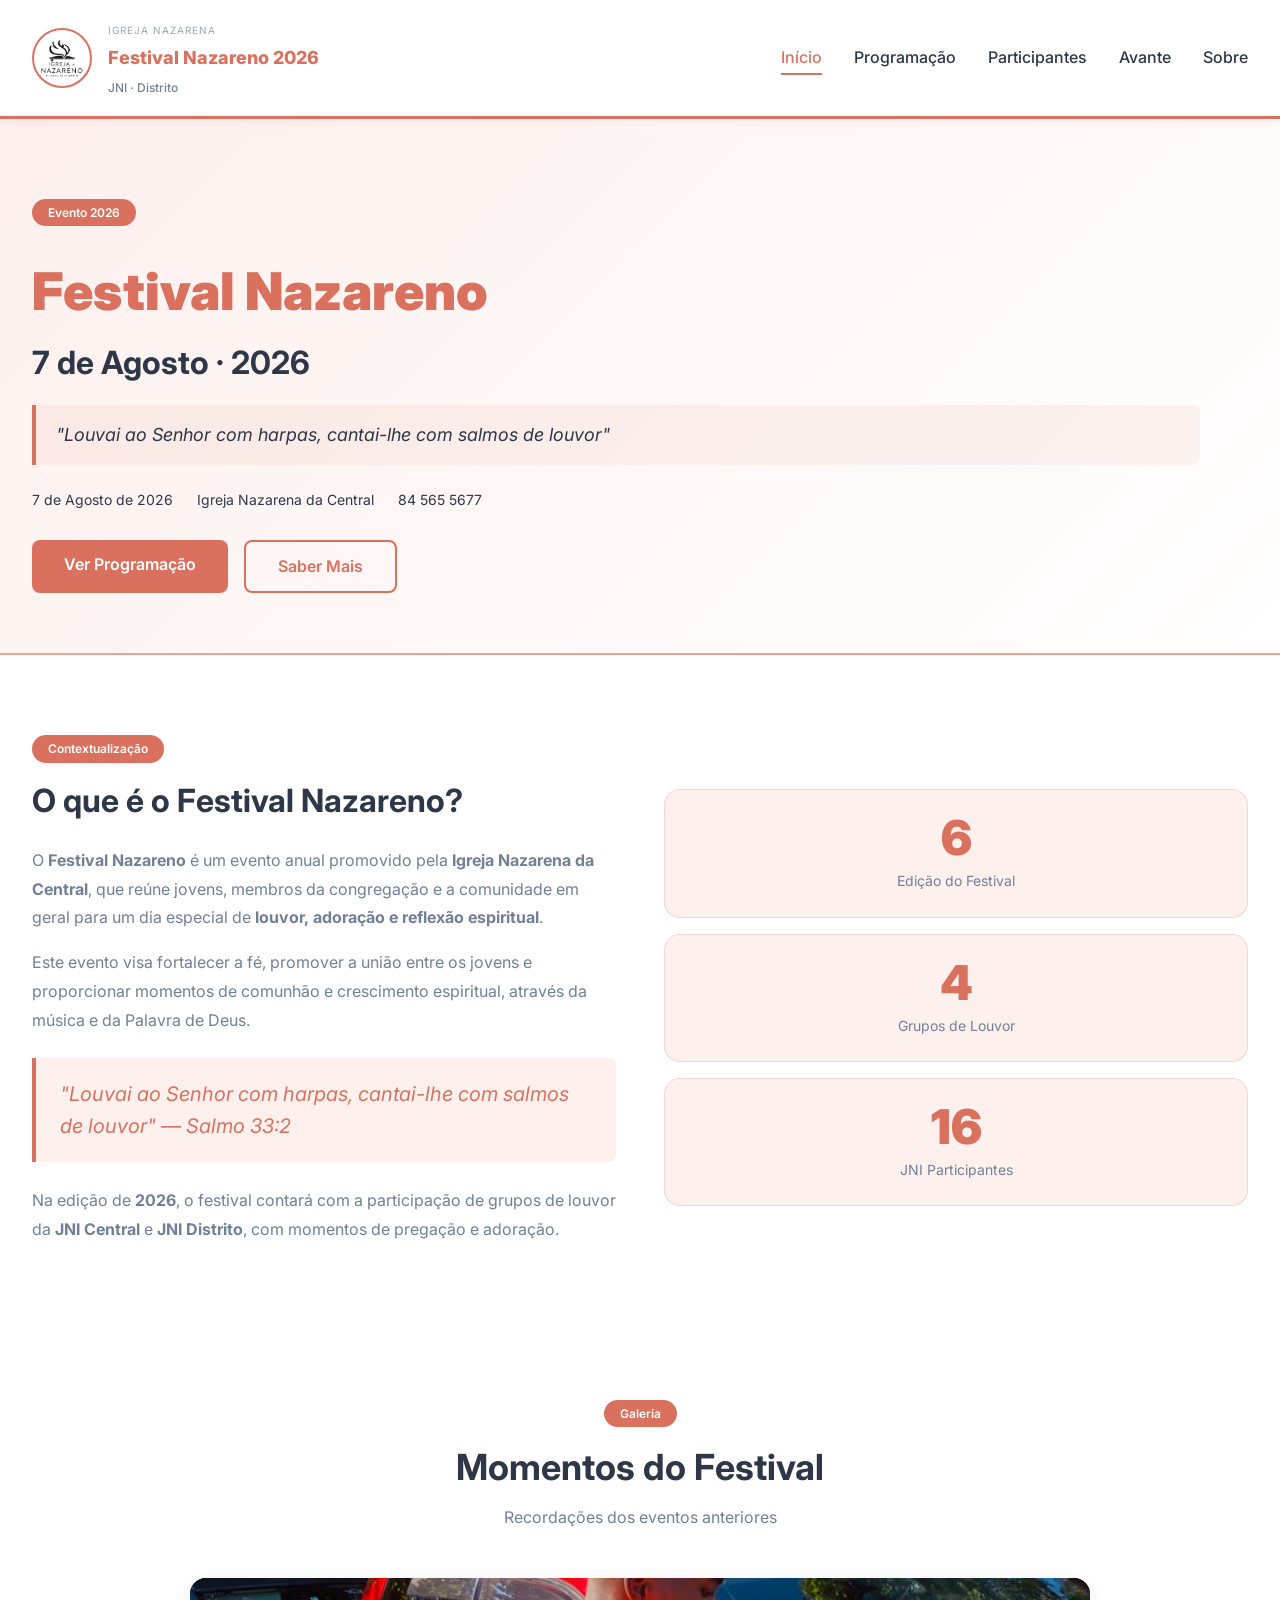
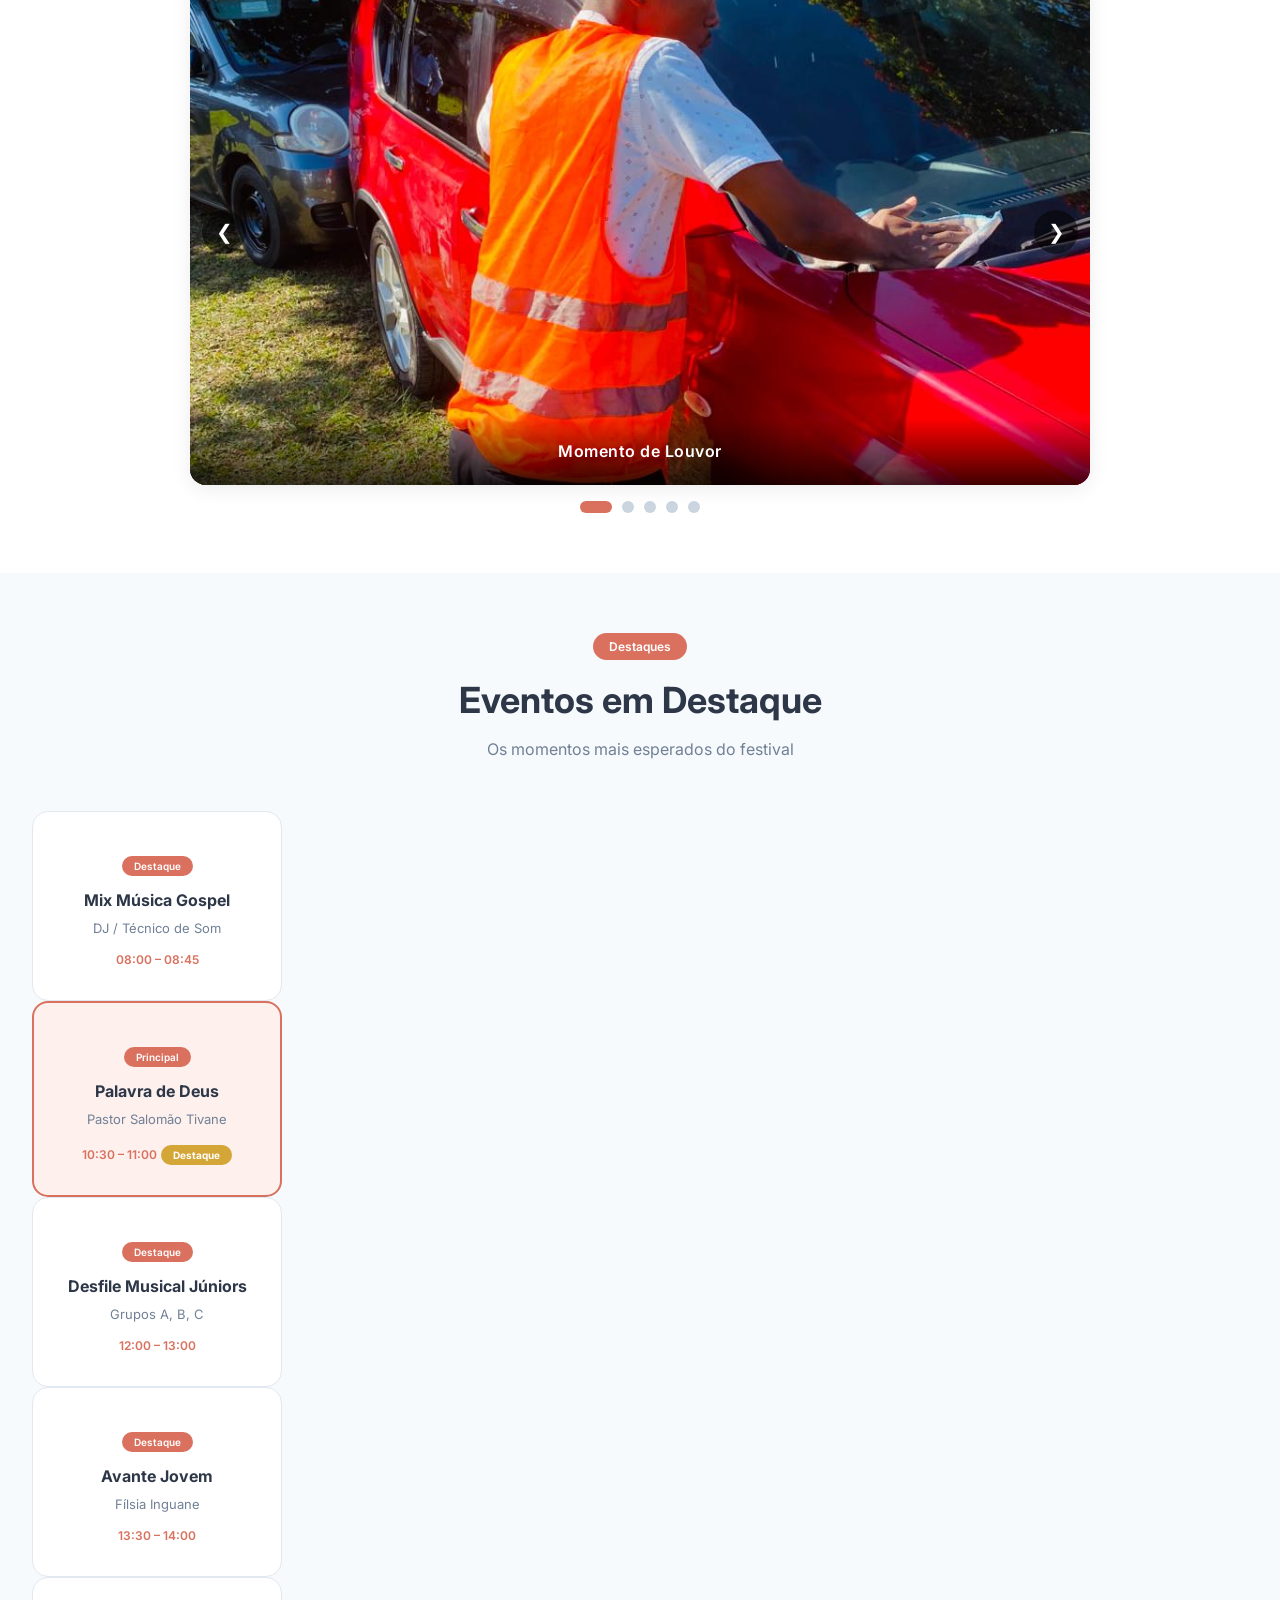
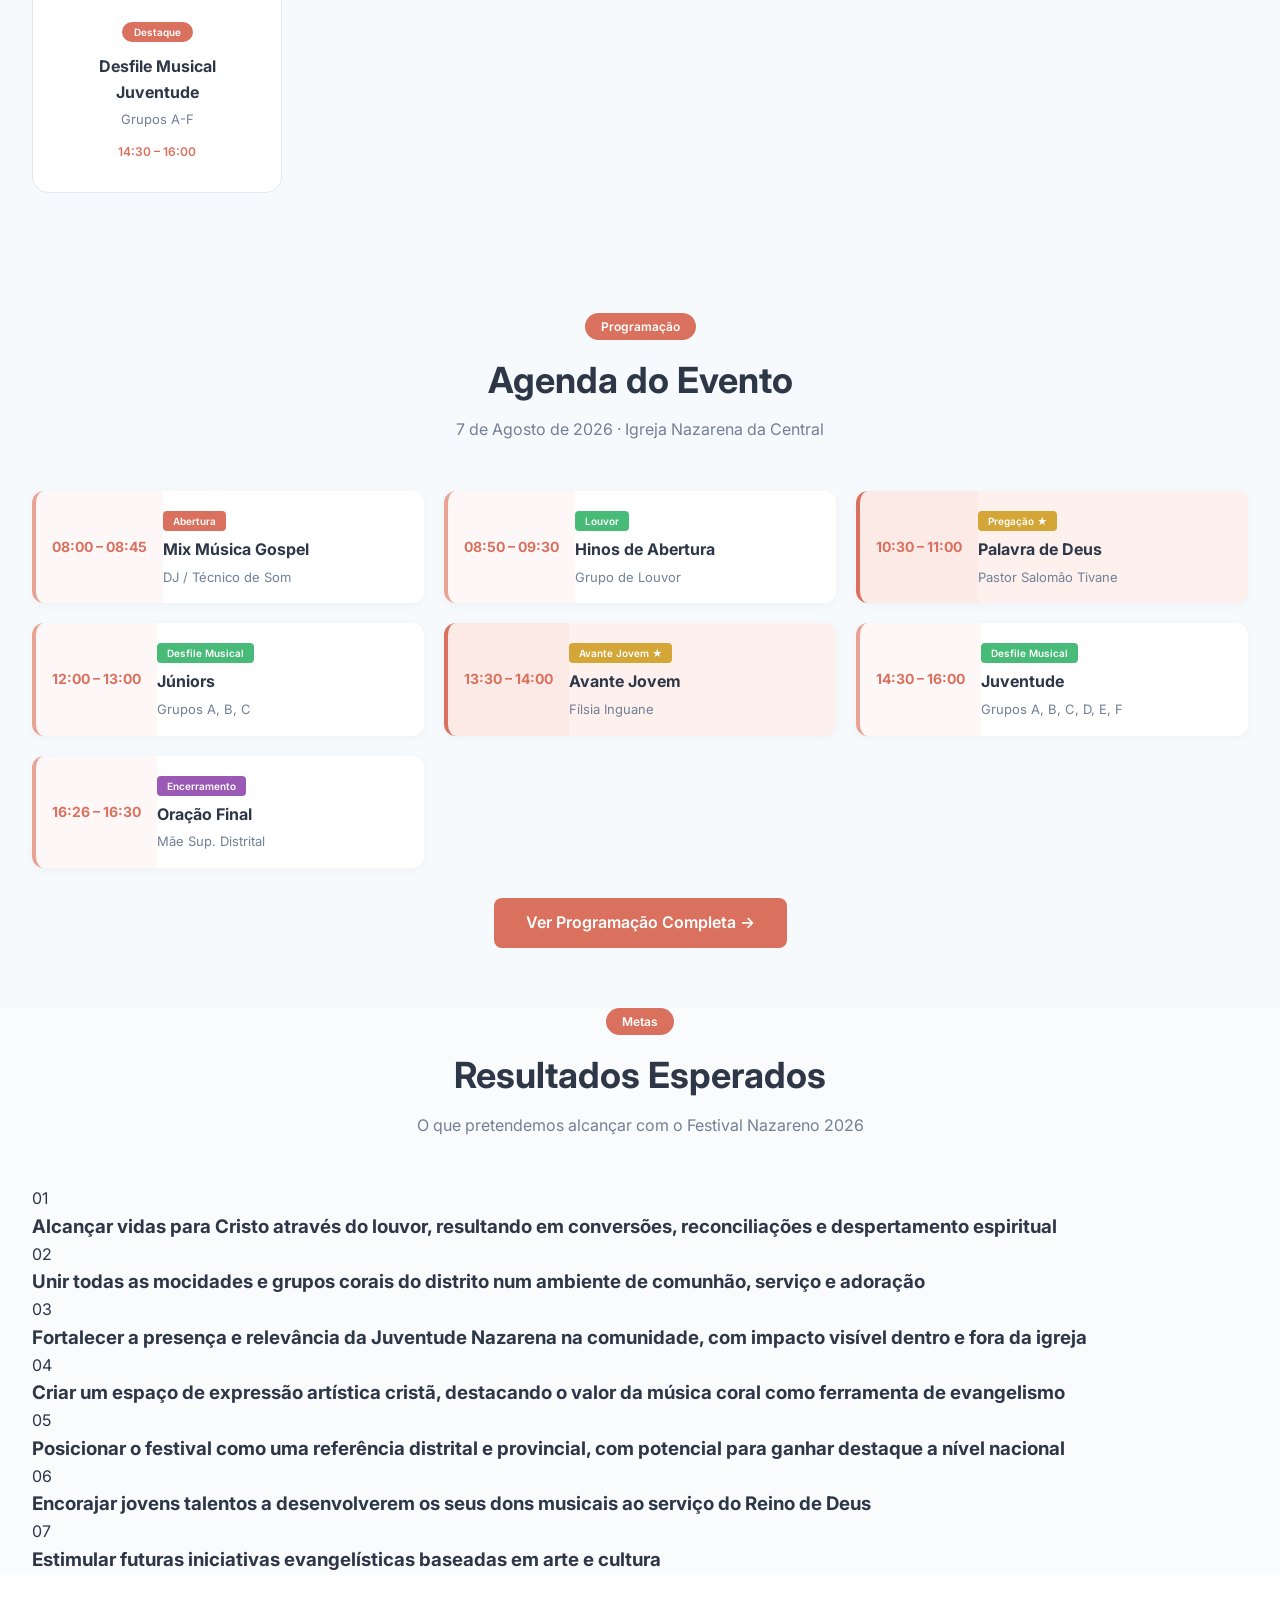
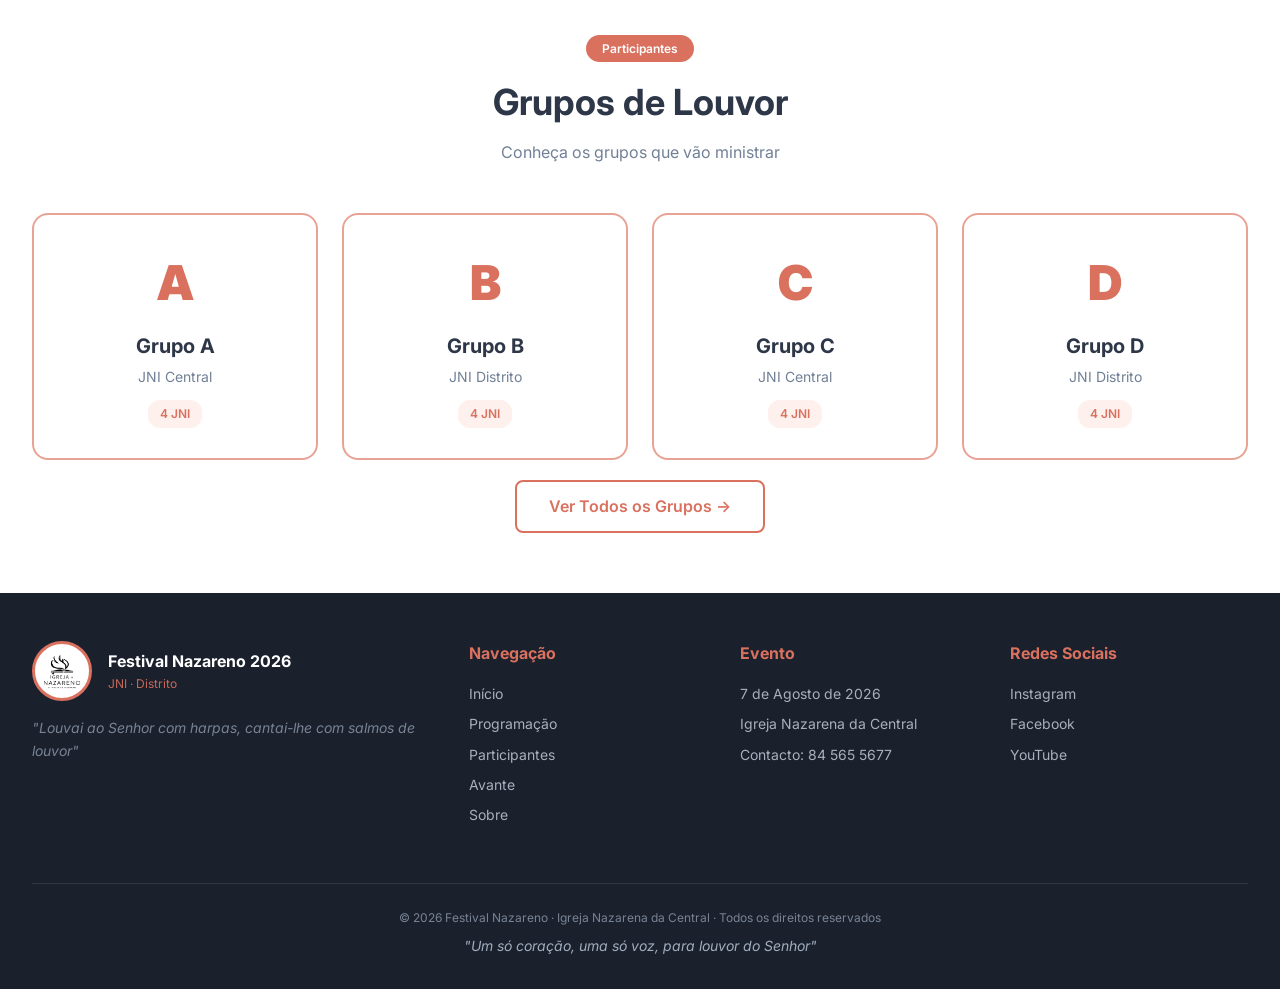
==== index.html @ a3cefdcc "Update event details and fix HTML structure" ====
<!DOCTYPE html>
<html lang="pt-MZ">
<head>
    <meta charset="UTF-8">
    <meta name="viewport" content="width=device-width, initial-scale=1.0">
    <title>Festival Nazareno 2026</title>
    <link rel="stylesheet" href="style.css">
    <link href="https://fonts.googleapis.com/css2?family=Inter:wght@300;400;500;600;700;800;900&display=swap" rel="stylesheet">
</head>
<body>
    <header class="header">
        <div class="container">
            <div class="logo-area">
                <div class="emblema">
                    <img src="assets/images/logo.png" alt="Logo Festival Nazareno" class="logo-img" onerror="this.src='https://via.placeholder.com/80x80?text=JNI'">
                </div>
                <div class="titulo-logo">
                    <span class="pequeno">Igreja Nazarena</span>
                    <h1>Festival Nazareno 2026</h1>
                    <span class="subtitulo">JNI · Distrito</span>
                </div>
            </div>
            <nav class="nav">
                <button class="mobile-menu-btn" id="mobileMenuBtn">☰</button>
                <ul class="nav-list" id="navList">
                    <li><a href="index.html" class="active">Início</a></li>
                    <li><a href="programacao.html">Programação</a></li>
                    <li><a href="participantes.html">Participantes</a></li>
                    <li><a href="avante.html">Avante</a></li>
                    <li><a href="sobre.html">Sobre</a></li>
                </ul>
            </nav>
        </div>
    </header>

    <main>
        <!-- Hero -->
        <section class="hero">
            <div class="container">
                <div class="hero-content">
                    <div class="hero-texto fade-up">
                        <span class="hero-tag">Evento 2026</span>
                        <h2>Festival Nazareno</h2>
                        <h3>7 de Agosto · 2026</h3>
                        <p class="lema">"Louvai ao Senhor com harpas, cantai-lhe com salmos de louvor"</p>
                        <div class="hero-info">
                            <div class="info-item">7 de Agosto de 2026</div>
                            <div class="info-item">Igreja Nazarena da Central</div>
                            <div class="info-item">84 565 5677</div>
                        </div>
                        <div class="hero-botoes">
                            <a href="programacao.html" class="btn btn-primary">Ver Programação</a>
                            <a href="sobre.html" class="btn btn-secondary">Saber Mais</a>
                        </div>
                    </div>
                </div>
            </div>
        </section>

        <!-- Contextualização -->
        <section class="contexto">
            <div class="container">
                <div class="contexto-grid">
                    <div class="contexto-texto fade-left">
                        <span class="section-tag">Contextualização</span>
                        <h2>O que é o Festival Nazareno?</h2>
                        <p>O <strong>Festival Nazareno</strong> é um evento anual promovido pela <strong>Igreja Nazarena da Central</strong>, que reúne jovens, membros da congregação e a comunidade em geral para um dia especial de <strong>louvor, adoração e reflexão espiritual</strong>.</p>
                        <p>Este evento visa fortalecer a fé, promover a união entre os jovens e proporcionar momentos de comunhão e crescimento espiritual, através da música e da Palavra de Deus.</p>
                        <blockquote>"Louvai ao Senhor com harpas, cantai-lhe com salmos de louvor" — Salmo 33:2</blockquote>
                        <p>Na edição de <strong>2026</strong>, o festival contará com a participação de grupos de louvor da <strong>JNI Central</strong> e <strong>JNI Distrito</strong>, com momentos de pregação e adoração.</p>
                    </div>
                    <div class="contexto-imagem fade-right">
                        <div class="card-destaque-contexto">
                            <span class="numero-destaque">6</span>
                            <p>Edição do Festival</p>
                        </div>
                        <div class="card-destaque-contexto" style="margin-top: 16px;">
                            <span class="numero-destaque">4</span>
                            <p>Grupos de Louvor</p>
                        </div>
                        <div class="card-destaque-contexto" style="margin-top: 16px;">
                            <span class="numero-destaque">16</span>
                            <p>JNI Participantes</p>
                        </div>
                    </div>
                </div>
            </div>
        </section>

        <!-- Carrossel -->
        <section class="carrossel-section">
            <div class="container">
                <div class="section-header fade-up">
                    <span class="section-tag">Galeria</span>
                    <h2>Momentos do Festival</h2>
                    <p>Recordações dos eventos anteriores</p>
                </div>
                <div class="carrossel-container">
                    <button class="carrossel-btn prev" id="prevBtn">❮</button>
                    <div class="carrossel-wrapper">
                        <div class="carrossel-track" id="carrosselTrack">
                            <div class="carrossel-slide">
                                <img src="assets/images/1.jpeg" alt="Festival 1" class="carrossel-img" onerror="this.src='https://via.placeholder.com/800x450?text=Momento+de+Louvor'">
                                <div class="carrossel-legenda">Momento de Louvor</div>
                            </div>
                            <div class="carrossel-slide">
                                <img src="assets/images/2.jpeg" alt="Festival 2" class="carrossel-img" onerror="this.src='https://via.placeholder.com/800x450?text=Congregação+Reunida'">
                                <div class="carrossel-legenda">Congregação Reunida</div>
                            </div>
                            <div class="carrossel-slide">
                                <img src="assets/images/3.jpeg" alt="Festival 3" class="carrossel-img" onerror="this.src='https://via.placeholder.com/800x450?text=Louvores+e+Adoração'">
                                <div class="carrossel-legenda">Louvores e Adoração</div>
                            </div>
                            <div class="carrossel-slide">
                                <img src="assets/images/4.jpeg" alt="Festival 4" class="carrossel-img" onerror="this.src='https://via.placeholder.com/800x450?text=Mensagem+e+Reflexão'">
                                <div class="carrossel-legenda">Mensagem e Reflexão</div>
                            </div>
                            <div class="carrossel-slide">
                                <img src="assets/images/5.jpeg" alt="Festival 5" class="carrossel-img" onerror="this.src='https://via.placeholder.com/800x450?text=Culto+de+Encerramento'">
                                <div class="carrossel-legenda">Culto de Encerramento</div>
                            </div>
                        </div>
                    </div>
                    <button class="carrossel-btn next" id="nextBtn">❯</button>
                </div>
                <div class="carrossel-indicadores" id="indicadores"></div>
            </div>
        </section>

        <!-- Eventos em Destaque - Grid Horizontal -->
        <section class="destaques-horizontal">
            <div class="container">
                <div class="section-header fade-up">
                    <span class="section-tag">Destaques</span>
                    <h2>Eventos em Destaque</h2>
                    <p>Os momentos mais esperados do festival</p>
                </div>
                <div class="destaques-grid">
                    <div class="destaque-card fade-up delay-1">
                        <span class="destaque-icone"></span>
                        <span class="destaque-tag">Destaque</span>
                        <h4>Mix Música Gospel</h4>
                        <p>DJ / Técnico de Som</p>
                        <time>08:00 – 08:45</time>
                    </div>
                    <div class="destaque-card destaque-especial fade-up delay-2">
                        <span class="destaque-icone"></span>
                        <span class="destaque-tag">Principal</span>
                        <h4>Palavra de Deus</h4>
                        <p>Pastor Salomão Tivane</p>
                        <time>10:30 – 11:00</time>
                        <span class="destaque-destaque">Destaque</span>
                    </div>
                    <div class="destaque-card fade-up delay-3">
                        <span class="destaque-icone"></span>
                        <span class="destaque-tag">Destaque</span>
                        <h4>Desfile Musical Júniors</h4>
                        <p>Grupos A, B, C</p>
                        <time>12:00 – 13:00</time>
                    </div>
                    <div class="destaque-card fade-up delay-4">
                        <span class="destaque-icone"></span>
                        <span class="destaque-tag">Destaque</span>
                        <h4>Avante Jovem</h4>
                        <p>Fílsia Inguane</p>
                        <time>13:30 – 14:00</time>
                    </div>
                    <div class="destaque-card fade-up delay-5">
                        <span class="destaque-icone"></span>
                        <span class="destaque-tag">Destaque</span>
                        <h4>Desfile Musical Juventude</h4>
                        <p>Grupos A-F</p>
                        <time>14:30 – 16:00</time>
                    </div>
                </div>
            </div>
        </section>

        <!-- Programação -->
        <section class="programa-resumo">
            <div class="container">
                <div class="section-header fade-up">
                    <span class="section-tag">Programação</span>
                    <h2>Agenda do Evento</h2>
                    <p>7 de Agosto de 2026 · Igreja Nazarena da Central</p>
                </div>
                <div class="programa-grid">
                    <div class="programa-card fade-up">
                        <div class="programa-hora">08:00 – 08:45</div>
                        <div class="programa-info">
                            <span class="programa-tipo abertura">Abertura</span>
                            <h4>Mix Música Gospel</h4>
                            <p>DJ / Técnico de Som</p>
                        </div>
                    </div>
                    <div class="programa-card fade-up delay-1">
                        <div class="programa-hora">08:50 – 09:30</div>
                        <div class="programa-info">
                            <span class="programa-tipo louvor">Louvor</span>
                            <h4>Hinos de Abertura</h4>
                            <p>Grupo de Louvor</p>
                        </div>
                    </div>
                    <div class="programa-card destaque fade-up delay-2">
                        <div class="programa-hora">10:30 – 11:00</div>
                        <div class="programa-info">
                            <span class="programa-tipo pregaçao">Pregação ★</span>
                            <h4>Palavra de Deus</h4>
                            <p>Pastor Salomão Tivane</p>
                        </div>
                    </div>
                    <div class="programa-card fade-up delay-3">
                        <div class="programa-hora">12:00 – 13:00</div>
                        <div class="programa-info">
                            <span class="programa-tipo louvor">Desfile Musical</span>
                            <h4>Júniors</h4>
                            <p>Grupos A, B, C</p>
                        </div>
                    </div>
                    <div class="programa-card destaque fade-up delay-4">
                        <div class="programa-hora">13:30 – 14:00</div>
                        <div class="programa-info">
                            <span class="programa-tipo pregaçao">Avante Jovem ★</span>
                            <h4>Avante Jovem</h4>
                            <p>Fílsia Inguane</p>
                        </div>
                    </div>
                    <div class="programa-card fade-up delay-5">
                        <div class="programa-hora">14:30 – 16:00</div>
                        <div class="programa-info">
                            <span class="programa-tipo louvor">Desfile Musical</span>
                            <h4>Juventude</h4>
                            <p>Grupos A, B, C, D, E, F</p>
                        </div>
                    </div>
                    <div class="programa-card fade-up delay-6">
                        <div class="programa-hora">16:26 – 16:30</div>
                        <div class="programa-info">
                            <span class="programa-tipo encerramento">Encerramento</span>
                            <h4>Oração Final</h4>
                            <p>Mãe Sup. Distrital</p>
                        </div>
                    </div>
                </div>
                <div style="text-align: center; margin-top: 30px;">
                    <a href="programacao.html" class="btn btn-primary">Ver Programação Completa →</a>
                </div>
            </div>
        </section>

        <!-- ============================================
             RESULTADOS ESPERADOS
             ============================================ -->
        <section class="resultados">
            <div class="container">
                <div class="section-header fade-up">
                    <span class="section-tag">Metas</span>
                    <h2>Resultados Esperados</h2>
                    <p>O que pretendemos alcançar com o Festival Nazareno 2026</p>
                </div>
                <div class="resultados-grid">
                    <div class="resultado-card fade-up">
                        <div class="resultado-numero">01</div>
                        <h3>Alcançar vidas para Cristo através do louvor, resultando em conversões, reconciliações e despertamento espiritual</h3>
                    </div>
                    <div class="resultado-card fade-up delay-1">
                        <div class="resultado-numero">02</div>
                        <h3>Unir todas as mocidades e grupos corais do distrito num ambiente de comunhão, serviço e adoração</h3>
                    </div>
                    <div class="resultado-card fade-up delay-2">
                        <div class="resultado-numero">03</div>
                        <h3>Fortalecer a presença e relevância da Juventude Nazarena na comunidade, com impacto visível dentro e fora da igreja</h3>
                    </div>
                    <div class="resultado-card fade-up delay-3">
                        <div class="resultado-numero">04</div>
                        <h3>Criar um espaço de expressão artística cristã, destacando o valor da música coral como ferramenta de evangelismo</h3>
                    </div>
                    <div class="resultado-card fade-up delay-4">
                        <div class="resultado-numero">05</div>
                        <h3>Posicionar o festival como uma referência distrital e provincial, com potencial para ganhar destaque a nível nacional</h3>
                    </div>
                    <div class="resultado-card fade-up delay-5">
                        <div class="resultado-numero">06</div>
                        <h3>Encorajar jovens talentos a desenvolverem os seus dons musicais ao serviço do Reino de Deus</h3>
                    </div>
                    <div class="resultado-card fade-up delay-6">
                        <div class="resultado-numero">07</div>
                        <h3>Estimular futuras iniciativas evangelísticas baseadas em arte e cultura</h3>
                    </div>
                </div>
            </div>
        </section>

        <!-- Participantes -->
        <section class="participantes-section">
            <div class="container">
                <div class="section-header fade-up">
                    <span class="section-tag">Participantes</span>
                    <h2>Grupos de Louvor</h2>
                    <p>Conheça os grupos que vão ministrar</p>
                </div>
                <div class="grupos-grid">
                    <div class="grupo-card fade-up">
                        <span class="grupo-letra">A</span>
                        <h3>Grupo A</h3>
                        <p>JNI Central</p>
                        <div class="integrantes">
                            <span class="integrante">4 JNI</span>
                        </div>
                    </div>
                    <div class="grupo-card fade-up delay-1">
                        <span class="grupo-letra">B</span>
                        <h3>Grupo B</h3>
                        <p>JNI Distrito</p>
                        <div class="integrantes">
                            <span class="integrante">4 JNI</span>
                        </div>
                    </div>
                    <div class="grupo-card fade-up delay-2">
                        <span class="grupo-letra">C</span>
                        <h3>Grupo C</h3>
                        <p>JNI Central</p>
                        <div class="integrantes">
                            <span class="integrante">4 JNI</span>
                        </div>
                    </div>
                    <div class="grupo-card fade-up delay-3">
                        <span class="grupo-letra">D</span>
                        <h3>Grupo D</h3>
                        <p>JNI Distrito</p>
                        <div class="integrantes">
                            <span class="integrante">4 JNI</span>
                        </div>
                    </div>
                </div>
                <div style="text-align: center; margin-top: 20px;">
                    <a href="participantes.html" class="btn btn-secondary">Ver Todos os Grupos →</a>
                </div>
            </div>
        </section>
    </main>

    <footer class="footer">
        <div class="container">
            <div class="footer-content">
                <div class="footer-info">
                    <div class="footer-logo">
                        <img src="assets/images/logo.png" alt="Logo" class="logo-footer" onerror="this.src='https://via.placeholder.com/50x50?text=JNI'">
                        <div>
                            <h3>Festival Nazareno 2026</h3>
                            <p>JNI · Distrito</p>
                        </div>
                    </div>
                    <p class="footer-desc">"Louvai ao Senhor com harpas, cantai-lhe com salmos de louvor"</p>
                </div>
                <div class="footer-links">
                    <div>
                        <h4>Navegação</h4>
                        <ul>
                            <li><a href="index.html">Início</a></li>
                            <li><a href="programacao.html">Programação</a></li>
                            <li><a href="participantes.html">Participantes</a></li>
                            <li><a href="avante.html">Avante</a></li>
                            <li><a href="sobre.html">Sobre</a></li>
                        </ul>
                    </div>
                    <div>
                        <h4>Evento</h4>
                        <ul>
                            <li>7 de Agosto de 2026</li>
                            <li>Igreja Nazarena da Central</li>
                            <li>Contacto: 84 565 5677</li>
                        </ul>
                    </div>
                    <div>
                        <h4>Redes Sociais</h4>
                        <ul>
                            <li><a href="#">Instagram</a></li>
                            <li><a href="#">Facebook</a></li>
                            <li><a href="#">YouTube</a></li>
                        </ul>
                    </div>
                </div>
            </div>
            <div class="footer-bottom">
                <p>© 2026 Festival Nazareno · Igreja Nazarena da Central · Todos os direitos reservados</p>
                <p class="lema-footer">"Um só coração, uma só voz, para louvor do Senhor"</p>
            </div>
        </div>
    </footer>

    <script src="script.js"></script>
</body>
</html>
---- style.css ----
/* ============================================
   FESTIVAL NAZARENO 2026 - CSS COMPLETO
   ============================================ */

* {
    margin: 0;
    padding: 0;
    box-sizing: border-box;
}

:root {
    --primary: #da715f;
    --primary-dark: #c45a47;
    --primary-light: #e8a394;
    --primary-bg: #fdf0ed;
    --text-dark: #2d3748;
    --text-light: #718096;
    --white: #ffffff;
    --gray-bg: #f7fafc;
    --shadow: 0 4px 20px rgba(0,0,0,0.08);
}

body {
    font-family: 'Inter', -apple-system, BlinkMacSystemFont, 'Segoe UI', sans-serif;
    line-height: 1.6;
    color: var(--text-dark);
    background-color: #fafbfc;
}

.container {
    max-width: 1280px;
    margin: 0 auto;
    padding: 0 32px;
}

/* ============================================
   HEADER
   ============================================ */
.header {
    background: var(--white);
    padding: 16px 0;
    position: sticky;
    top: 0;
    z-index: 1000;
    border-bottom: 3px solid var(--primary);
    box-shadow: 0 2px 10px rgba(218, 113, 95, 0.1);
}

.header .container {
    display: flex;
    justify-content: space-between;
    align-items: center;
    flex-wrap: wrap;
}

.logo-area {
    display: flex;
    align-items: center;
    gap: 16px;
}

.logo-img {
    width: 60px;
    height: 60px;
    object-fit: contain;
    display: block;
    border-radius: 50%;
    border: 2px solid var(--primary);
    background: var(--white);
    padding: 2px;
}

.titulo-logo .pequeno {
    font-size: 10px;
    opacity: 0.7;
    color: var(--text-light);
    text-transform: uppercase;
    letter-spacing: 1px;
}

.titulo-logo h1 {
    font-size: 18px;
    font-weight: 800;
    margin: 2px 0;
    color: var(--primary);
}

.titulo-logo .subtitulo {
    font-size: 12px;
    color: var(--text-light);
    font-weight: 500;
}

.nav-list {
    display: flex;
    list-style: none;
    gap: 32px;
}

.nav-list a {
    color: var(--text-dark);
    text-decoration: none;
    font-weight: 500;
    transition: all 0.3s;
    padding: 8px 0;
    position: relative;
}

.nav-list a::after {
    content: '';
    position: absolute;
    bottom: 0;
    left: 0;
    width: 0;
    height: 2px;
    background: var(--primary);
    transition: width 0.3s;
}

.nav-list a:hover::after,
.nav-list a.active::after {
    width: 100%;
}

.nav-list a:hover,
.nav-list a.active {
    color: var(--primary);
}

.mobile-menu-btn {
    display: none;
    background: none;
    border: none;
    color: var(--text-dark);
    font-size: 24px;
    cursor: pointer;
}

/* ============================================
   HERO
   ============================================ */
.hero {
    background: linear-gradient(135deg, var(--primary-bg) 0%, #ffffff 100%);
    padding: 80px 0 60px;
    border-bottom: 2px solid var(--primary-light);
}

.hero-content {
    display: grid;
    grid-template-columns: 1fr auto;
    gap: 48px;
    align-items: center;
}

.hero-tag {
    display: inline-block;
    background: var(--primary);
    color: var(--white);
    padding: 4px 16px;
    border-radius: 20px;
    font-size: 12px;
    font-weight: 600;
    margin-bottom: 24px;
}

.hero-texto h2 {
    font-size: 52px;
    font-weight: 900;
    color: var(--primary);
    margin-bottom: 4px;
}

.hero-texto h3 {
    font-size: 32px;
    font-weight: 700;
    color: var(--text-dark);
    margin-bottom: 16px;
}

.hero-texto .lema {
    font-size: 18px;
    font-style: italic;
    padding: 16px 20px;
    background: rgba(218, 113, 95, 0.08);
    border-left: 4px solid var(--primary);
    margin-bottom: 24px;
    color: var(--text-dark);
    border-radius: 0 8px 8px 0;
}

.hero-info {
    display: flex;
    gap: 24px;
    margin-bottom: 28px;
    flex-wrap: wrap;
}

.info-item {
    display: flex;
    align-items: center;
    gap: 8px;
    color: var(--text-dark);
    font-size: 14px;
}

.hero-botoes {
    display: flex;
    gap: 16px;
    flex-wrap: wrap;
}

.btn {
    display: inline-block;
    padding: 12px 32px;
    text-decoration: none;
    border-radius: 8px;
    font-weight: 600;
    transition: all 0.3s;
}

.btn-primary {
    background: var(--primary);
    color: var(--white);
}

.btn-primary:hover {
    background: var(--primary-dark);
    transform: translateY(-2px);
    box-shadow: 0 8px 25px rgba(218, 113, 95, 0.3);
}

.btn-secondary {
    background: transparent;
    color: var(--primary);
    border: 2px solid var(--primary);
}

.btn-secondary:hover {
    background: var(--primary);
    color: var(--white);
    transform: translateY(-2px);
}

/* ============================================
   SECTION HEADER
   ============================================ */
.section-header {
    text-align: center;
    margin-bottom: 48px;
}

.section-tag {
    display: inline-block;
    background: var(--primary);
    color: var(--white);
    padding: 4px 16px;
    border-radius: 20px;
    font-size: 12px;
    font-weight: 600;
    margin-bottom: 12px;
}

.section-header h2 {
    font-size: 36px;
    color: var(--text-dark);
}

.section-header p {
    color: var(--text-light);
    margin-top: 8px;
}

/* ============================================
   CONTEXTUALIZAÇÃO
   ============================================ */
.contexto {
    padding: 80px 0;
    background: var(--white);
}

.contexto-grid {
    display: grid;
    grid-template-columns: 1fr 1fr;
    gap: 48px;
    align-items: center;
}

.contexto-texto h2 {
    font-size: 32px;
    color: var(--text-dark);
    margin-bottom: 20px;
}

.contexto-texto p {
    color: var(--text-light);
    line-height: 1.8;
    margin-bottom: 16px;
}

.contexto-texto blockquote {
    font-size: 20px;
    font-style: italic;
    color: var(--primary);
    padding: 20px 24px;
    border-left: 4px solid var(--primary);
    background: var(--primary-bg);
    margin: 24px 0;
    border-radius: 0 8px 8px 0;
}

.card-destaque-contexto {
    background: var(--primary-bg);
    border-radius: 16px;
    padding: 24px;
    text-align: center;
    border: 1px solid rgba(218, 113, 95, 0.2);
    transition: all 0.3s;
}

.card-destaque-contexto:hover {
    transform: translateY(-4px);
    box-shadow: var(--shadow);
    border-color: var(--primary);
}

.numero-destaque {
    font-size: 48px;
    font-weight: 900;
    color: var(--primary);
    display: block;
    line-height: 1;
}

.card-destaque-contexto p {
    color: var(--text-light);
    font-size: 14px;
    margin-top: 8px;
}

/* ============================================
   CARROSSEL
   ============================================ */

    /* ============================================
       CARROSSEL - CORRIGIDO
       ============================================ */
    .carrossel-section {
        padding: 60px 0;
        background: var(--white);
    }

    .carrossel-container {
        position: relative;
        max-width: 900px;
        margin: 0 auto;
        border-radius: 16px;
        overflow: hidden;
        box-shadow: var(--shadow);
        background: #1a202c;
    }

    .carrossel-wrapper {
        overflow: hidden;
        position: relative;
    }

    .carrossel-track {
        display: flex;
        transition: transform 0.5s ease;
    }

    .carrossel-slide {
        min-width: 100%;
        position: relative;
        aspect-ratio: 16/9;
        background: #1a202c;
    }

    .carrossel-img {
        width: 100%;
        height: 100%;
        object-fit: cover;
        display: block;
    }

    .carrossel-legenda {
        position: absolute;
        bottom: 0;
        left: 0;
        right: 0;
        padding: 20px;
        background: linear-gradient(transparent, rgba(0,0,0,0.75));
        color: var(--white);
        font-size: 16px;
        font-weight: 600;
        text-align: center;
        letter-spacing: 0.5px;
    }

    .carrossel-btn {
        position: absolute;
        top: 50%;
        transform: translateY(-50%);
        background: rgba(0,0,0,0.5);
        color: var(--white);
        border: none;
        width: 44px;
        height: 44px;
        border-radius: 50%;
        font-size: 20px;
        cursor: pointer;
        transition: all 0.3s;
        z-index: 10;
        display: flex;
        align-items: center;
        justify-content: center;
    }

    .carrossel-btn:hover {
        background: var(--primary);
        transform: translateY(-50%) scale(1.05);
    }

    .carrossel-btn.prev { left: 12px; }
    .carrossel-btn.next { right: 12px; }

    .carrossel-indicadores {
        display: flex;
        justify-content: center;
        gap: 10px;
        margin-top: 16px;
    }

    .indicador {
        width: 12px;
        height: 12px;
        border-radius: 50%;
        background: #cbd5e0;
        cursor: pointer;
        transition: all 0.3s;
        border: none;
    }

    .indicador.active {
        background: var(--primary);
        width: 32px;
        border-radius: 6px;
    }

    @media (max-width: 768px) {
        .carrossel-slide {
            aspect-ratio: 4/3;
        }
        .carrossel-legenda {
            font-size: 13px;
            padding: 12px;
        }
        .carrossel-btn {
            width: 32px;
            height: 32px;
            font-size: 14px;
        }
    }

    @media (max-width: 480px) {
        .carrossel-slide {
            aspect-ratio: 3/4;
        }
        .carrossel-legenda {
            font-size: 11px;
            padding: 10px;
        }
    }


/* ============================================
   DESTAQUES HORIZONTAL
   ============================================ */
.destaques-horizontal {
    padding: 60px 0;
    background: var(--gray-bg);
}

.destaques-scroll-wrapper {
    overflow-x: auto;
    padding: 20px 0 30px 0;
    scroll-behavior: smooth;
    -webkit-overflow-scrolling: touch;
}

.destaques-scroll-wrapper::-webkit-scrollbar {
    height: 8px;
}

.destaques-scroll-wrapper::-webkit-scrollbar-track {
    background: #e2e8f0;
    border-radius: 10px;
}

.destaques-scroll-wrapper::-webkit-scrollbar-thumb {
    background: var(--primary);
    border-radius: 10px;
}

.destaques-scroll {
    display: flex;
    gap: 24px;
    min-width: max-content;
    padding: 0 4px;
}

.destaque-card {
    background: var(--white);
    padding: 28px 24px;
    border-radius: 16px;
    text-align: center;
    border: 1px solid #e2e8f0;
    transition: all 0.4s ease;
    min-width: 220px;
    max-width: 250px;
    flex-shrink: 0;
}

.destaque-card:hover {
    transform: translateY(-8px);
    box-shadow: 0 12px 35px rgba(0,0,0,0.1);
    border-color: var(--primary);
}

.destaque-card.destaque-especial {
    border: 2px solid var(--primary);
    background: var(--primary-bg);
}

.destaque-icone {
    font-size: 36px;
    display: block;
    margin-bottom: 12px;
}

.destaque-tag {
    display: inline-block;
    background: var(--primary);
    color: var(--white);
    padding: 2px 12px;
    border-radius: 12px;
    font-size: 10px;
    font-weight: 600;
    margin-bottom: 12px;
}

.destaque-card h4 {
    font-size: 16px;
    color: var(--text-dark);
    margin-bottom: 4px;
}

.destaque-card p {
    font-size: 13px;
    color: var(--text-light);
    margin-bottom: 8px;
}

.destaque-card time {
    font-size: 12px;
    font-weight: 600;
    color: var(--primary);
}

.destaque-destaque {
    display: inline-block;
    background: #d4a537;
    color: var(--white);
    padding: 2px 12px;
    border-radius: 12px;
    font-size: 10px;
    font-weight: 700;
    margin-top: 8px;
}

/* ============================================
   PROGRAMAÇÃO
   ============================================ */
.programa-resumo {
    padding: 60px 0;
    background: var(--gray-bg);
}

.programa-grid {
    display: grid;
    grid-template-columns: repeat(auto-fit, minmax(320px, 1fr));
    gap: 20px;
}

.programa-card {
    display: flex;
    background: var(--white);
    border-radius: 12px;
    overflow: hidden;
    box-shadow: 0 2px 8px rgba(0,0,0,0.04);
    border-left: 4px solid var(--primary-light);
    transition: all 0.3s;
}

.programa-card:hover {
    transform: translateY(-3px);
    box-shadow: var(--shadow);
}

.programa-card.destaque {
    border-left-color: var(--primary);
    background: var(--primary-bg);
}

.programa-hora {
    min-width: 100px;
    padding: 16px;
    font-weight: 700;
    color: var(--primary);
    font-size: 14px;
    display: flex;
    align-items: center;
    justify-content: center;
    background: rgba(218, 113, 95, 0.05);
}

.programa-info {
    padding: 16px 16px 16px 0;
    flex: 1;
}

.programa-tipo {
    display: inline-block;
    padding: 2px 10px;
    border-radius: 4px;
    font-size: 10px;
    font-weight: 600;
    margin-bottom: 6px;
}

.programa-tipo.abertura { background: var(--primary); color: var(--white); }
.programa-tipo.louvor { background: #48bb78; color: var(--white); }
.programa-tipo.pregaçao { background: #d4a537; color: var(--white); }
.programa-tipo.intervalo { background: #cbd5e0; color: var(--text-dark); }
.programa-tipo.encerramento { background: #9b59b6; color: var(--white); }

.programa-info h4 {
    font-size: 16px;
    margin-bottom: 4px;
    color: var(--text-dark);
}

.programa-info p {
    font-size: 13px;
    color: var(--text-light);
    margin: 0;
}

/* ============================================
   PARTICIPANTES
   ============================================ */
.participantes-section {
    padding: 60px 0;
    background: var(--white);
}

.grupos-grid {
    display: grid;
    grid-template-columns: repeat(4, 1fr);
    gap: 24px;
}

.grupo-card {
    background: var(--white);
    border-radius: 16px;
    padding: 30px 20px;
    text-align: center;
    border: 2px solid var(--primary-light);
    transition: all 0.3s;
}

.grupo-card:hover {
    transform: translateY(-5px);
    box-shadow: var(--shadow);
    border-color: var(--primary);
}

.grupo-letra {
    font-size: 48px;
    font-weight: 900;
    color: var(--primary);
    display: block;
}

.grupo-card h3 {
    font-size: 20px;
    margin: 8px 0 4px;
    color: var(--text-dark);
}

.grupo-card p {
    color: var(--text-light);
    font-size: 14px;
}

.integrantes {
    margin-top: 12px;
}

.integrante {
    display: inline-block;
    background: var(--primary-bg);
    color: var(--primary);
    padding: 4px 12px;
    border-radius: 12px;
    font-size: 12px;
    font-weight: 600;
}

/* ============================================
   FOOTER - CORRIGIDO (Logo Visível)
   ============================================ */
.footer {
    background: #1a202c;
    color: #e2e8f0;
    padding: 48px 0 24px;
}

.footer-content {
    display: grid;
    grid-template-columns: 1fr 2fr;
    gap: 48px;
    margin-bottom: 48px;
}

.footer-logo {
    display: flex;
    align-items: center;
    gap: 16px;
    margin-bottom: 16px;
}

/* LOGO VISÍVEL NO FOOTER */
.logo-footer {
    width: 60px;
    height: 60px;
    object-fit: contain;
    display: block;
    border-radius: 50%;
    border: 3px solid var(--primary);
    background: var(--white);
    padding: 4px;
}

.footer-logo h3 {
    font-size: 16px;
    color: var(--white);
}

.footer-logo p {
    font-size: 12px;
    color: var(--primary);
    opacity: 0.9;
}

.footer-desc {
    font-size: 14px;
    opacity: 0.7;
    line-height: 1.6;
    font-style: italic;
    color: #a0aec0;
}

.footer-links {
    display: grid;
    grid-template-columns: repeat(3, 1fr);
    gap: 32px;
}

.footer-links h4 {
    margin-bottom: 16px;
    color: var(--primary);
    font-size: 16px;
}

.footer-links ul {
    list-style: none;
}

.footer-links li {
    margin-bottom: 8px;
    font-size: 14px;
    opacity: 0.8;
    color: #cbd5e0;
}

.footer-links a {
    color: #cbd5e0;
    text-decoration: none;
    transition: color 0.3s;
}

.footer-links a:hover {
    color: var(--primary);
}

.footer-bottom {
    text-align: center;
    padding-top: 24px;
    border-top: 1px solid rgba(255,255,255,0.1);
}

.footer-bottom p {
    font-size: 12px;
    opacity: 0.7;
    margin-bottom: 8px;
    color: #a0aec0;
}

.lema-footer {
    color: var(--primary);
    font-style: italic;
    font-size: 14px !important;
    opacity: 1 !important;
}

/* ============================================
   ANIMAÇÕES DE SCROLL
   ============================================ */
.fade-up {
    opacity: 0;
    transform: translateY(40px);
    transition: all 0.8s ease-out;
}

.fade-up.visible {
    opacity: 1;
    transform: translateY(0);
}

.fade-left {
    opacity: 0;
    transform: translateX(-40px);
    transition: all 0.8s ease-out;
}

.fade-left.visible {
    opacity: 1;
    transform: translateX(0);
}

.fade-right {
    opacity: 0;
    transform: translateX(40px);
    transition: all 0.8s ease-out;
}

.fade-right.visible {
    opacity: 1;
    transform: translateX(0);
}

.delay-1 { transition-delay: 0.1s; }
.delay-2 { transition-delay: 0.2s; }
.delay-3 { transition-delay: 0.3s; }
.delay-4 { transition-delay: 0.4s; }
.delay-5 { transition-delay: 0.5s; }
.delay-6 { transition-delay: 0.6s; }
.delay-7 { transition-delay: 0.7s; }

/* ============================================
   RESPONSIVO
   ============================================ */
@media (max-width: 1024px) {
    .grupos-grid {
        grid-template-columns: repeat(2, 1fr);
    }
}

@media (max-width: 768px) {
    .container {
        padding: 0 20px;
    }
    
    .mobile-menu-btn {
        display: block;
    }
    
    .nav-list {
        display: none;
        position: absolute;
        top: 100%;
        left: 0;
        right: 0;
        background: var(--white);
        flex-direction: column;
        padding: 20px;
        gap: 16px;
        text-align: center;
        box-shadow: 0 10px 20px rgba(0,0,0,0.1);
    }
    
    .nav-list.active {
        display: flex;
    }
    
    .hero-content {
        grid-template-columns: 1fr;
    }
    
    .hero-texto h2 {
        font-size: 32px;
    }
    
    .hero-texto h3 {
        font-size: 24px;
    }
    
    .contexto-grid {
        grid-template-columns: 1fr;
        gap: 32px;
    }
    
    .contexto-imagem {
        display: grid;
        grid-template-columns: 1fr 1fr;
        gap: 12px;
    }
    
    .footer-content {
        grid-template-columns: 1fr;
        gap: 32px;
    }
    
    .footer-links {
        grid-template-columns: 1fr;
        gap: 24px;
    }
    
    .programa-grid {
        grid-template-columns: 1fr;
    }
    
    .programa-card {
        flex-direction: column;
    }
    
    .programa-hora {
        min-width: auto;
        padding: 10px 16px;
        justify-content: flex-start;
    }
    
    .programa-info {
        padding: 0 16px 16px;
    }
    
    .grupos-grid {
        grid-template-columns: 1fr;
    }
    
    .carrossel-img {
        height: 250px;
    }
    
    .carrossel-btn {
        width: 32px;
        height: 32px;
        font-size: 14px;
    }
    
    .destaque-card {
        min-width: 180px;
        padding: 20px 16px;
    }
    
    .destaques-scroll {
        gap: 16px;
    }
}

@media (max-width: 480px) {
    .hero-texto h2 {
        font-size: 26px;
    }
    
    .hero-texto h3 {
        font-size: 20px;
    }
    
    .section-header h2 {
        font-size: 28px;
    }
    
    .contexto-texto h2 {
        font-size: 24px;
    }
    
    .contexto-imagem {
        grid-template-columns: 1fr;
    }
}
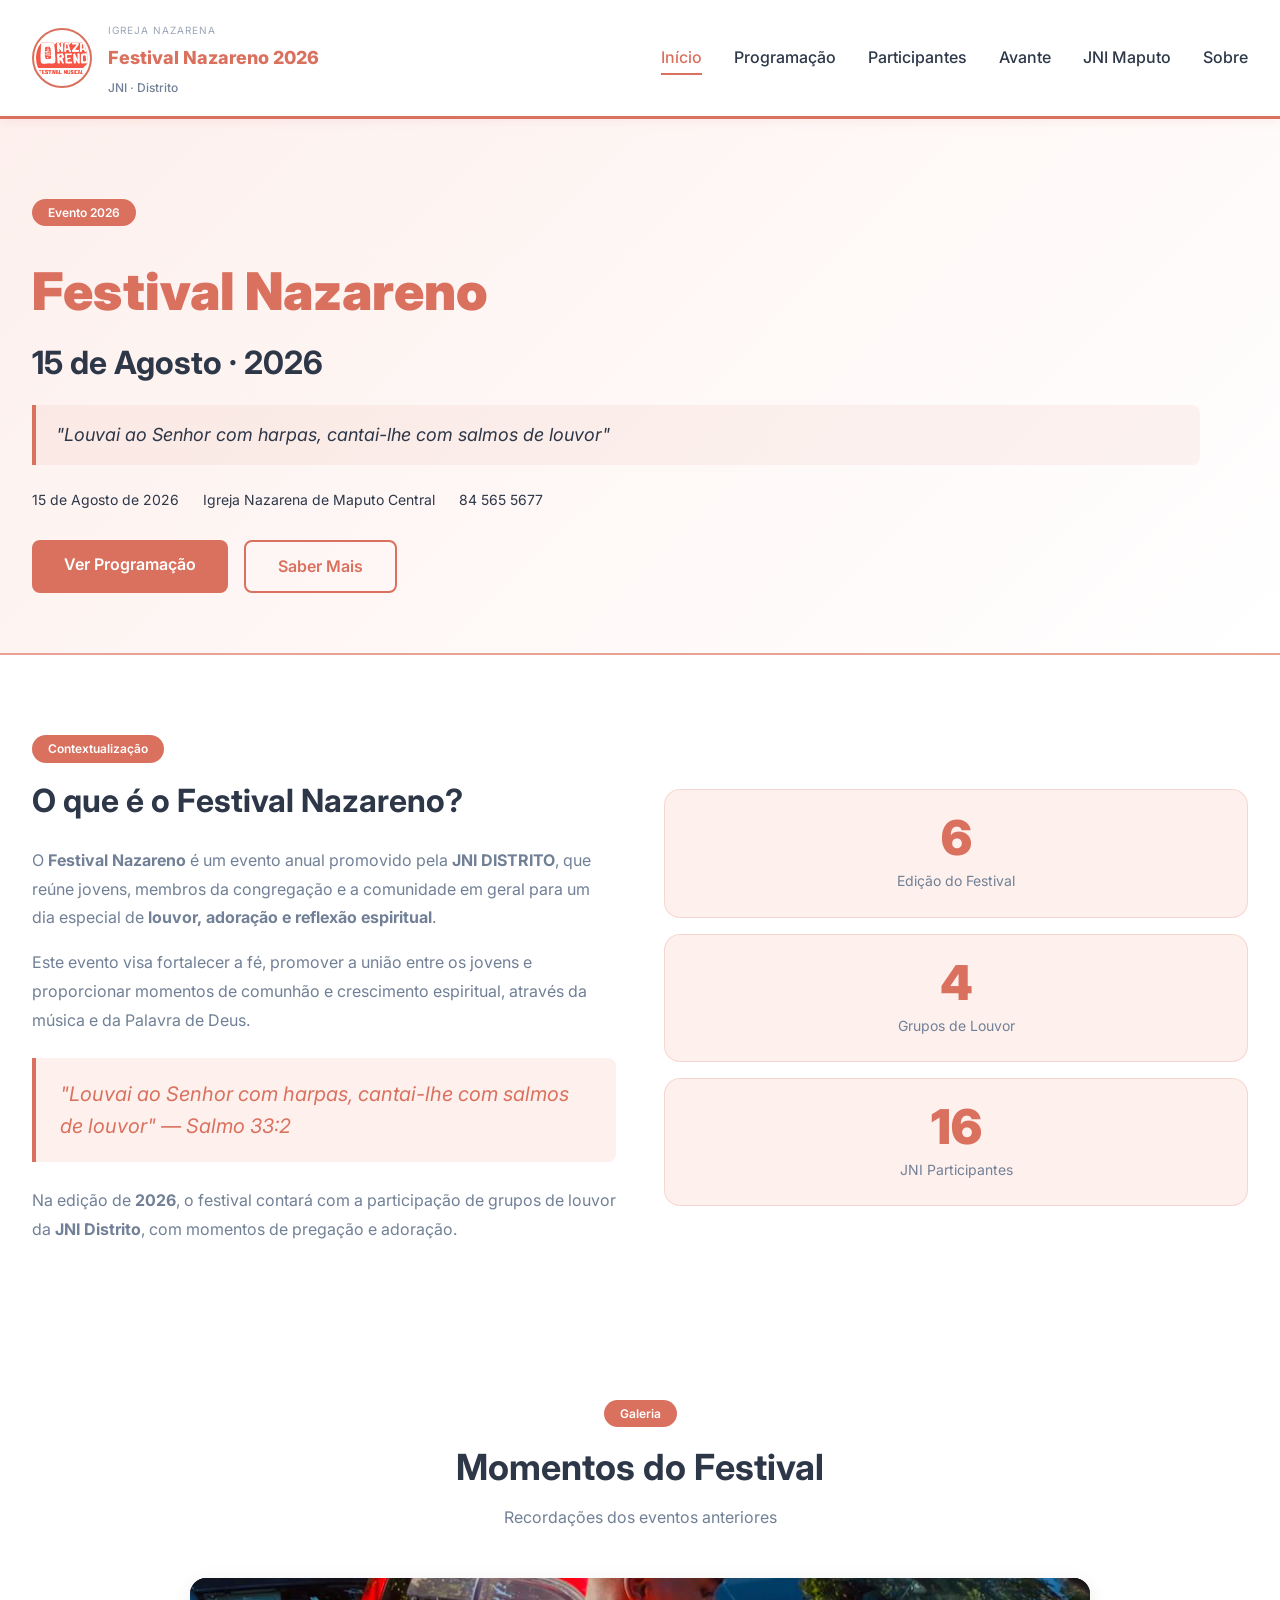
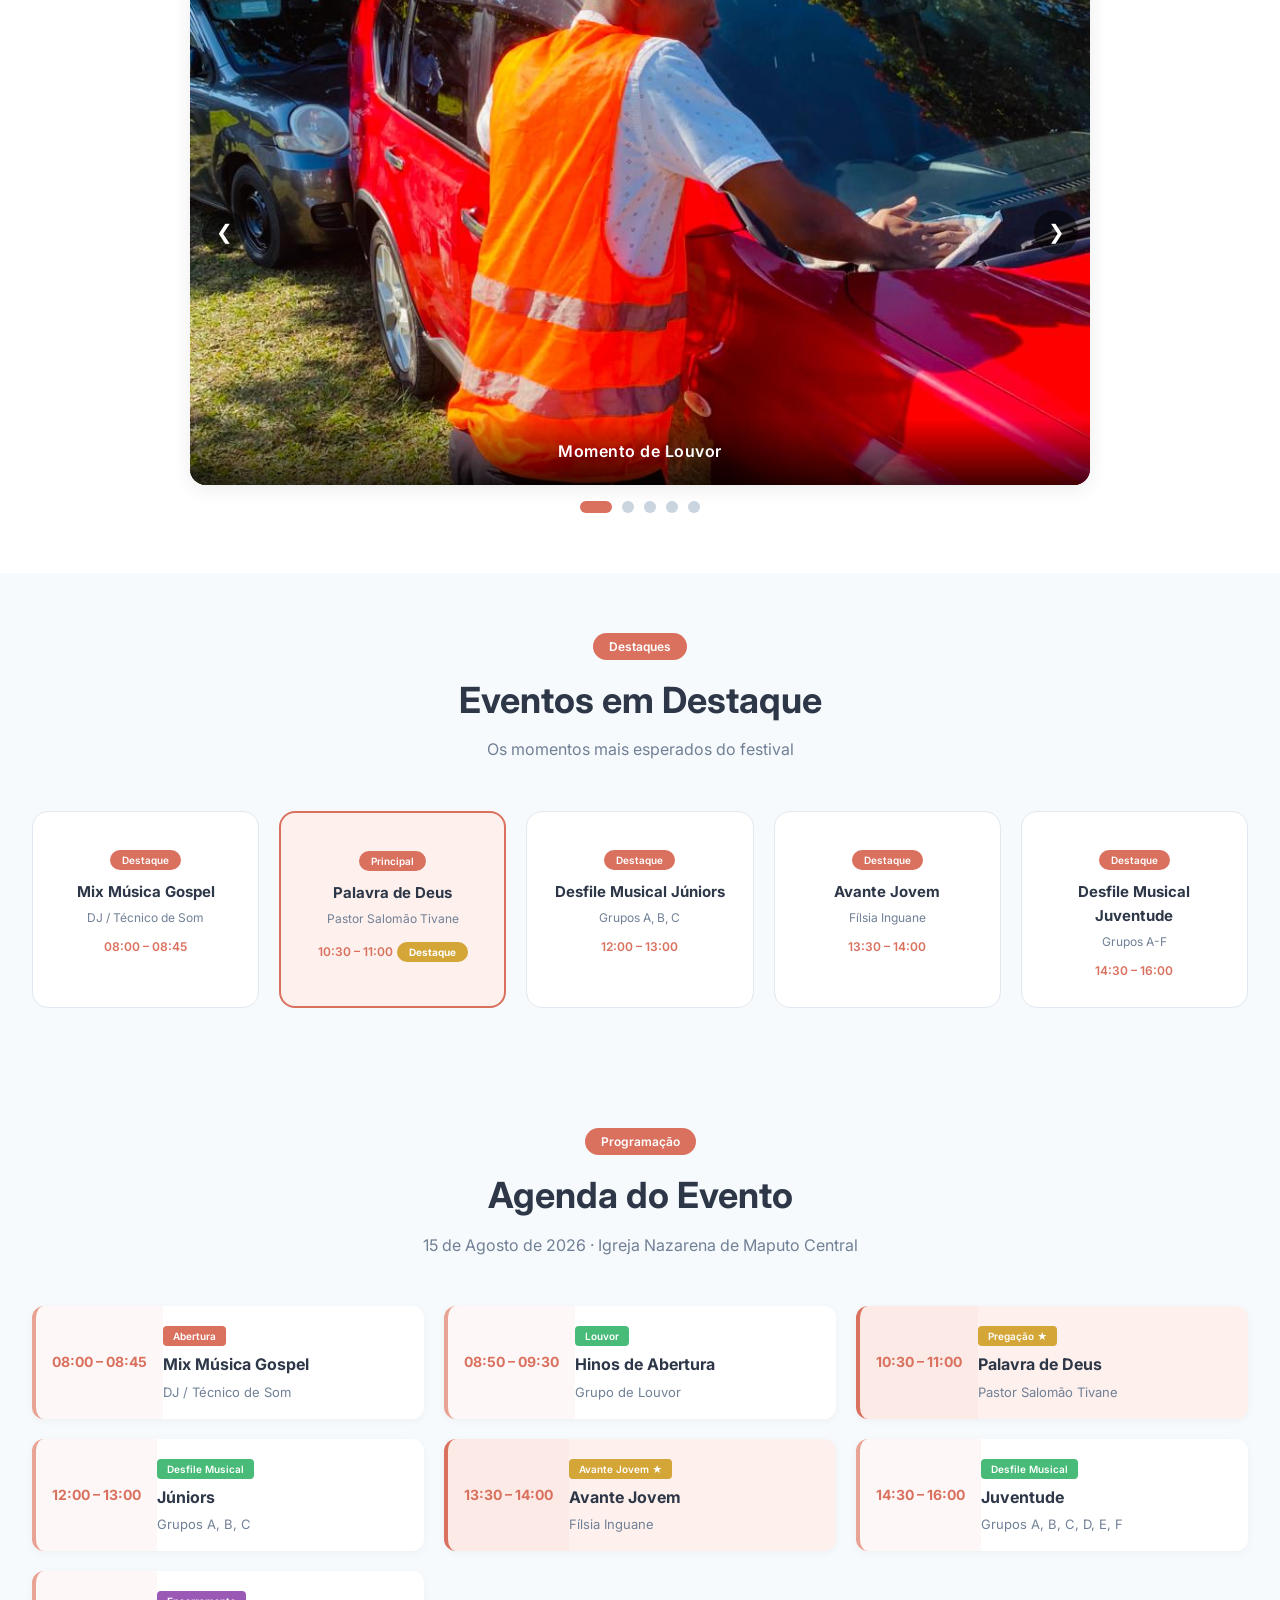
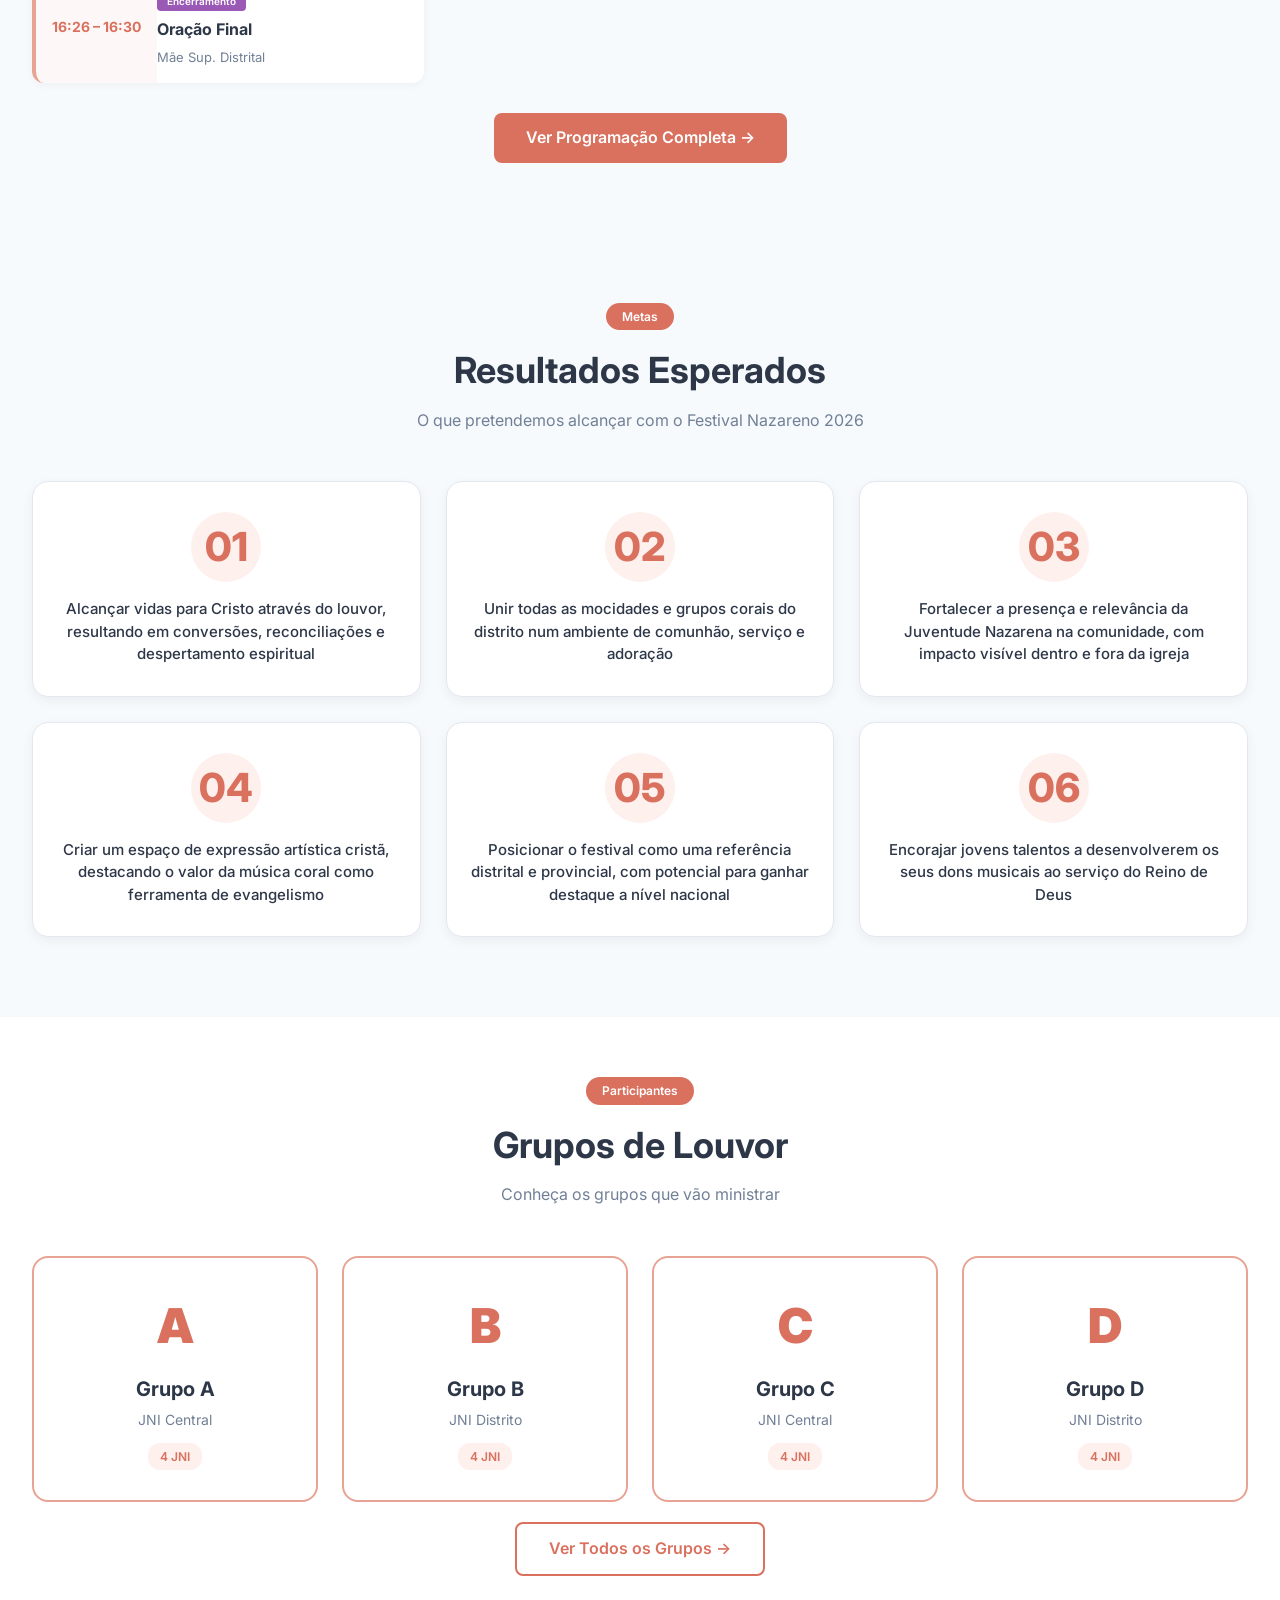
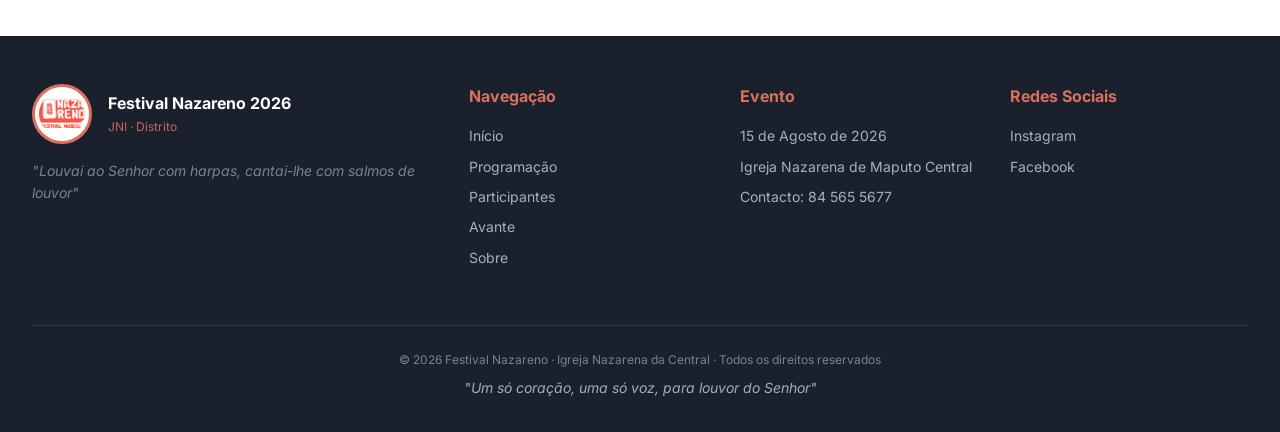
==== commit 4c0fb839: "Add files via upload" ====
--- a/index.html
+++ b/index.html
@@ -1,394 +1,392 @@
-<!DOCTYPE html>
-<html lang="pt-MZ">
-<head>
-    <meta charset="UTF-8">
-    <meta name="viewport" content="width=device-width, initial-scale=1.0">
-    <title>Festival Nazareno 2026</title>
-    <link rel="stylesheet" href="style.css">
-    <link href="https://fonts.googleapis.com/css2?family=Inter:wght@300;400;500;600;700;800;900&display=swap" rel="stylesheet">
-</head>
-<body>
-    <header class="header">
-        <div class="container">
-            <div class="logo-area">
-                <div class="emblema">
-                    <img src="assets/images/logo.png" alt="Logo Festival Nazareno" class="logo-img" onerror="this.src='https://via.placeholder.com/80x80?text=JNI'">
-                </div>
-                <div class="titulo-logo">
-                    <span class="pequeno">Igreja Nazarena</span>
-                    <h1>Festival Nazareno 2026</h1>
-                    <span class="subtitulo">JNI · Distrito</span>
-                </div>
-            </div>
-            <nav class="nav">
-                <button class="mobile-menu-btn" id="mobileMenuBtn">☰</button>
-                <ul class="nav-list" id="navList">
-                    <li><a href="index.html" class="active">Início</a></li>
-                    <li><a href="programacao.html">Programação</a></li>
-                    <li><a href="participantes.html">Participantes</a></li>
-                    <li><a href="avante.html">Avante</a></li>
-                    <li><a href="sobre.html">Sobre</a></li>
-                </ul>
-            </nav>
-        </div>
-    </header>
-
-    <main>
-        <!-- Hero -->
-        <section class="hero">
-            <div class="container">
-                <div class="hero-content">
-                    <div class="hero-texto fade-up">
-                        <span class="hero-tag">Evento 2026</span>
-                        <h2>Festival Nazareno</h2>
-                        <h3>7 de Agosto · 2026</h3>
-                        <p class="lema">"Louvai ao Senhor com harpas, cantai-lhe com salmos de louvor"</p>
-                        <div class="hero-info">
-                            <div class="info-item">7 de Agosto de 2026</div>
-                            <div class="info-item">Igreja Nazarena da Central</div>
-                            <div class="info-item">84 565 5677</div>
-                        </div>
-                        <div class="hero-botoes">
-                            <a href="programacao.html" class="btn btn-primary">Ver Programação</a>
-                            <a href="sobre.html" class="btn btn-secondary">Saber Mais</a>
-                        </div>
-                    </div>
-                </div>
-            </div>
-        </section>
-
-        <!-- Contextualização -->
-        <section class="contexto">
-            <div class="container">
-                <div class="contexto-grid">
-                    <div class="contexto-texto fade-left">
-                        <span class="section-tag">Contextualização</span>
-                        <h2>O que é o Festival Nazareno?</h2>
-                        <p>O <strong>Festival Nazareno</strong> é um evento anual promovido pela <strong>Igreja Nazarena da Central</strong>, que reúne jovens, membros da congregação e a comunidade em geral para um dia especial de <strong>louvor, adoração e reflexão espiritual</strong>.</p>
-                        <p>Este evento visa fortalecer a fé, promover a união entre os jovens e proporcionar momentos de comunhão e crescimento espiritual, através da música e da Palavra de Deus.</p>
-                        <blockquote>"Louvai ao Senhor com harpas, cantai-lhe com salmos de louvor" — Salmo 33:2</blockquote>
-                        <p>Na edição de <strong>2026</strong>, o festival contará com a participação de grupos de louvor da <strong>JNI Central</strong> e <strong>JNI Distrito</strong>, com momentos de pregação e adoração.</p>
-                    </div>
-                    <div class="contexto-imagem fade-right">
-                        <div class="card-destaque-contexto">
-                            <span class="numero-destaque">6</span>
-                            <p>Edição do Festival</p>
-                        </div>
-                        <div class="card-destaque-contexto" style="margin-top: 16px;">
-                            <span class="numero-destaque">4</span>
-                            <p>Grupos de Louvor</p>
-                        </div>
-                        <div class="card-destaque-contexto" style="margin-top: 16px;">
-                            <span class="numero-destaque">16</span>
-                            <p>JNI Participantes</p>
-                        </div>
-                    </div>
-                </div>
-            </div>
-        </section>
-
-        <!-- Carrossel -->
-        <section class="carrossel-section">
-            <div class="container">
-                <div class="section-header fade-up">
-                    <span class="section-tag">Galeria</span>
-                    <h2>Momentos do Festival</h2>
-                    <p>Recordações dos eventos anteriores</p>
-                </div>
-                <div class="carrossel-container">
-                    <button class="carrossel-btn prev" id="prevBtn">❮</button>
-                    <div class="carrossel-wrapper">
-                        <div class="carrossel-track" id="carrosselTrack">
-                            <div class="carrossel-slide">
-                                <img src="assets/images/1.jpeg" alt="Festival 1" class="carrossel-img" onerror="this.src='https://via.placeholder.com/800x450?text=Momento+de+Louvor'">
-                                <div class="carrossel-legenda">Momento de Louvor</div>
-                            </div>
-                            <div class="carrossel-slide">
-                                <img src="assets/images/2.jpeg" alt="Festival 2" class="carrossel-img" onerror="this.src='https://via.placeholder.com/800x450?text=Congregação+Reunida'">
-                                <div class="carrossel-legenda">Congregação Reunida</div>
-                            </div>
-                            <div class="carrossel-slide">
-                                <img src="assets/images/3.jpeg" alt="Festival 3" class="carrossel-img" onerror="this.src='https://via.placeholder.com/800x450?text=Louvores+e+Adoração'">
-                                <div class="carrossel-legenda">Louvores e Adoração</div>
-                            </div>
-                            <div class="carrossel-slide">
-                                <img src="assets/images/4.jpeg" alt="Festival 4" class="carrossel-img" onerror="this.src='https://via.placeholder.com/800x450?text=Mensagem+e+Reflexão'">
-                                <div class="carrossel-legenda">Mensagem e Reflexão</div>
-                            </div>
-                            <div class="carrossel-slide">
-                                <img src="assets/images/5.jpeg" alt="Festival 5" class="carrossel-img" onerror="this.src='https://via.placeholder.com/800x450?text=Culto+de+Encerramento'">
-                                <div class="carrossel-legenda">Culto de Encerramento</div>
-                            </div>
-                        </div>
-                    </div>
-                    <button class="carrossel-btn next" id="nextBtn">❯</button>
-                </div>
-                <div class="carrossel-indicadores" id="indicadores"></div>
-            </div>
-        </section>
-
-        <!-- Eventos em Destaque - Grid Horizontal -->
-        <section class="destaques-horizontal">
-            <div class="container">
-                <div class="section-header fade-up">
-                    <span class="section-tag">Destaques</span>
-                    <h2>Eventos em Destaque</h2>
-                    <p>Os momentos mais esperados do festival</p>
-                </div>
-                <div class="destaques-grid">
-                    <div class="destaque-card fade-up delay-1">
-                        <span class="destaque-icone"></span>
-                        <span class="destaque-tag">Destaque</span>
-                        <h4>Mix Música Gospel</h4>
-                        <p>DJ / Técnico de Som</p>
-                        <time>08:00 – 08:45</time>
-                    </div>
-                    <div class="destaque-card destaque-especial fade-up delay-2">
-                        <span class="destaque-icone"></span>
-                        <span class="destaque-tag">Principal</span>
-                        <h4>Palavra de Deus</h4>
-                        <p>Pastor Salomão Tivane</p>
-                        <time>10:30 – 11:00</time>
-                        <span class="destaque-destaque">Destaque</span>
-                    </div>
-                    <div class="destaque-card fade-up delay-3">
-                        <span class="destaque-icone"></span>
-                        <span class="destaque-tag">Destaque</span>
-                        <h4>Desfile Musical Júniors</h4>
-                        <p>Grupos A, B, C</p>
-                        <time>12:00 – 13:00</time>
-                    </div>
-                    <div class="destaque-card fade-up delay-4">
-                        <span class="destaque-icone"></span>
-                        <span class="destaque-tag">Destaque</span>
-                        <h4>Avante Jovem</h4>
-                        <p>Fílsia Inguane</p>
-                        <time>13:30 – 14:00</time>
-                    </div>
-                    <div class="destaque-card fade-up delay-5">
-                        <span class="destaque-icone"></span>
-                        <span class="destaque-tag">Destaque</span>
-                        <h4>Desfile Musical Juventude</h4>
-                        <p>Grupos A-F</p>
-                        <time>14:30 – 16:00</time>
-                    </div>
-                </div>
-            </div>
-        </section>
-
-        <!-- Programação -->
-        <section class="programa-resumo">
-            <div class="container">
-                <div class="section-header fade-up">
-                    <span class="section-tag">Programação</span>
-                    <h2>Agenda do Evento</h2>
-                    <p>7 de Agosto de 2026 · Igreja Nazarena da Central</p>
-                </div>
-                <div class="programa-grid">
-                    <div class="programa-card fade-up">
-                        <div class="programa-hora">08:00 – 08:45</div>
-                        <div class="programa-info">
-                            <span class="programa-tipo abertura">Abertura</span>
-                            <h4>Mix Música Gospel</h4>
-                            <p>DJ / Técnico de Som</p>
-                        </div>
-                    </div>
-                    <div class="programa-card fade-up delay-1">
-                        <div class="programa-hora">08:50 – 09:30</div>
-                        <div class="programa-info">
-                            <span class="programa-tipo louvor">Louvor</span>
-                            <h4>Hinos de Abertura</h4>
-                            <p>Grupo de Louvor</p>
-                        </div>
-                    </div>
-                    <div class="programa-card destaque fade-up delay-2">
-                        <div class="programa-hora">10:30 – 11:00</div>
-                        <div class="programa-info">
-                            <span class="programa-tipo pregaçao">Pregação ★</span>
-                            <h4>Palavra de Deus</h4>
-                            <p>Pastor Salomão Tivane</p>
-                        </div>
-                    </div>
-                    <div class="programa-card fade-up delay-3">
-                        <div class="programa-hora">12:00 – 13:00</div>
-                        <div class="programa-info">
-                            <span class="programa-tipo louvor">Desfile Musical</span>
-                            <h4>Júniors</h4>
-                            <p>Grupos A, B, C</p>
-                        </div>
-                    </div>
-                    <div class="programa-card destaque fade-up delay-4">
-                        <div class="programa-hora">13:30 – 14:00</div>
-                        <div class="programa-info">
-                            <span class="programa-tipo pregaçao">Avante Jovem ★</span>
-                            <h4>Avante Jovem</h4>
-                            <p>Fílsia Inguane</p>
-                        </div>
-                    </div>
-                    <div class="programa-card fade-up delay-5">
-                        <div class="programa-hora">14:30 – 16:00</div>
-                        <div class="programa-info">
-                            <span class="programa-tipo louvor">Desfile Musical</span>
-                            <h4>Juventude</h4>
-                            <p>Grupos A, B, C, D, E, F</p>
-                        </div>
-                    </div>
-                    <div class="programa-card fade-up delay-6">
-                        <div class="programa-hora">16:26 – 16:30</div>
-                        <div class="programa-info">
-                            <span class="programa-tipo encerramento">Encerramento</span>
-                            <h4>Oração Final</h4>
-                            <p>Mãe Sup. Distrital</p>
-                        </div>
-                    </div>
-                </div>
-                <div style="text-align: center; margin-top: 30px;">
-                    <a href="programacao.html" class="btn btn-primary">Ver Programação Completa →</a>
-                </div>
-            </div>
-        </section>
-
-        <!-- ============================================
-             RESULTADOS ESPERADOS
-             ============================================ -->
-        <section class="resultados">
-            <div class="container">
-                <div class="section-header fade-up">
-                    <span class="section-tag">Metas</span>
-                    <h2>Resultados Esperados</h2>
-                    <p>O que pretendemos alcançar com o Festival Nazareno 2026</p>
-                </div>
-                <div class="resultados-grid">
-                    <div class="resultado-card fade-up">
-                        <div class="resultado-numero">01</div>
-                        <h3>Alcançar vidas para Cristo através do louvor, resultando em conversões, reconciliações e despertamento espiritual</h3>
-                    </div>
-                    <div class="resultado-card fade-up delay-1">
-                        <div class="resultado-numero">02</div>
-                        <h3>Unir todas as mocidades e grupos corais do distrito num ambiente de comunhão, serviço e adoração</h3>
-                    </div>
-                    <div class="resultado-card fade-up delay-2">
-                        <div class="resultado-numero">03</div>
-                        <h3>Fortalecer a presença e relevância da Juventude Nazarena na comunidade, com impacto visível dentro e fora da igreja</h3>
-                    </div>
-                    <div class="resultado-card fade-up delay-3">
-                        <div class="resultado-numero">04</div>
-                        <h3>Criar um espaço de expressão artística cristã, destacando o valor da música coral como ferramenta de evangelismo</h3>
-                    </div>
-                    <div class="resultado-card fade-up delay-4">
-                        <div class="resultado-numero">05</div>
-                        <h3>Posicionar o festival como uma referência distrital e provincial, com potencial para ganhar destaque a nível nacional</h3>
-                    </div>
-                    <div class="resultado-card fade-up delay-5">
-                        <div class="resultado-numero">06</div>
-                        <h3>Encorajar jovens talentos a desenvolverem os seus dons musicais ao serviço do Reino de Deus</h3>
-                    </div>
-                    <div class="resultado-card fade-up delay-6">
-                        <div class="resultado-numero">07</div>
-                        <h3>Estimular futuras iniciativas evangelísticas baseadas em arte e cultura</h3>
-                    </div>
-                </div>
-            </div>
-        </section>
-
-        <!-- Participantes -->
-        <section class="participantes-section">
-            <div class="container">
-                <div class="section-header fade-up">
-                    <span class="section-tag">Participantes</span>
-                    <h2>Grupos de Louvor</h2>
-                    <p>Conheça os grupos que vão ministrar</p>
-                </div>
-                <div class="grupos-grid">
-                    <div class="grupo-card fade-up">
-                        <span class="grupo-letra">A</span>
-                        <h3>Grupo A</h3>
-                        <p>JNI Central</p>
-                        <div class="integrantes">
-                            <span class="integrante">4 JNI</span>
-                        </div>
-                    </div>
-                    <div class="grupo-card fade-up delay-1">
-                        <span class="grupo-letra">B</span>
-                        <h3>Grupo B</h3>
-                        <p>JNI Distrito</p>
-                        <div class="integrantes">
-                            <span class="integrante">4 JNI</span>
-                        </div>
-                    </div>
-                    <div class="grupo-card fade-up delay-2">
-                        <span class="grupo-letra">C</span>
-                        <h3>Grupo C</h3>
-                        <p>JNI Central</p>
-                        <div class="integrantes">
-                            <span class="integrante">4 JNI</span>
-                        </div>
-                    </div>
-                    <div class="grupo-card fade-up delay-3">
-                        <span class="grupo-letra">D</span>
-                        <h3>Grupo D</h3>
-                        <p>JNI Distrito</p>
-                        <div class="integrantes">
-                            <span class="integrante">4 JNI</span>
-                        </div>
-                    </div>
-                </div>
-                <div style="text-align: center; margin-top: 20px;">
-                    <a href="participantes.html" class="btn btn-secondary">Ver Todos os Grupos →</a>
-                </div>
-            </div>
-        </section>
-    </main>
-
-    <footer class="footer">
-        <div class="container">
-            <div class="footer-content">
-                <div class="footer-info">
-                    <div class="footer-logo">
-                        <img src="assets/images/logo.png" alt="Logo" class="logo-footer" onerror="this.src='https://via.placeholder.com/50x50?text=JNI'">
-                        <div>
-                            <h3>Festival Nazareno 2026</h3>
-                            <p>JNI · Distrito</p>
-                        </div>
-                    </div>
-                    <p class="footer-desc">"Louvai ao Senhor com harpas, cantai-lhe com salmos de louvor"</p>
-                </div>
-                <div class="footer-links">
-                    <div>
-                        <h4>Navegação</h4>
-                        <ul>
-                            <li><a href="index.html">Início</a></li>
-                            <li><a href="programacao.html">Programação</a></li>
-                            <li><a href="participantes.html">Participantes</a></li>
-                            <li><a href="avante.html">Avante</a></li>
-                            <li><a href="sobre.html">Sobre</a></li>
-                        </ul>
-                    </div>
-                    <div>
-                        <h4>Evento</h4>
-                        <ul>
-                            <li>7 de Agosto de 2026</li>
-                            <li>Igreja Nazarena da Central</li>
-                            <li>Contacto: 84 565 5677</li>
-                        </ul>
-                    </div>
-                    <div>
-                        <h4>Redes Sociais</h4>
-                        <ul>
-                            <li><a href="#">Instagram</a></li>
-                            <li><a href="#">Facebook</a></li>
-                            <li><a href="#">YouTube</a></li>
-                        </ul>
-                    </div>
-                </div>
-            </div>
-            <div class="footer-bottom">
-                <p>© 2026 Festival Nazareno · Igreja Nazarena da Central · Todos os direitos reservados</p>
-                <p class="lema-footer">"Um só coração, uma só voz, para louvor do Senhor"</p>
-            </div>
-        </div>
-    </footer>
-
-    <script src="script.js"></script>
-</body>
-</html>
+<!DOCTYPE html>
+<html lang="pt-MZ">
+<head>
+    <meta charset="UTF-8">
+    <meta name="viewport" content="width=device-width, initial-scale=1.0">
+    <title>Festival Nazareno 2026</title>
+    <link rel="stylesheet" href="style.css">
+    <link href="https://fonts.googleapis.com/css2?family=Inter:wght@300;400;500;600;700;800;900&display=swap" rel="stylesheet">
+</head>
+<body>
+    <header class="header">
+        <div class="container">
+            <div class="logo-area">
+                <div class="emblema">
+                    <img src="assets/images/logo.png" alt="Logo Festival Nazareno" class="logo-img" onerror="this.src='https://via.placeholder.com/80x80?text=JNI'">
+                </div>
+                <div class="titulo-logo">
+                    <span class="pequeno">Igreja Nazarena</span>
+                    <h1>Festival Nazareno 2026</h1>
+                    <span class="subtitulo">JNI · Distrito</span>
+                </div>
+            </div>
+            <nav class="nav">
+                <button class="mobile-menu-btn" id="mobileMenuBtn">☰</button>
+                <ul class="nav-list" id="navList">
+                    <li><a href="index.html" class="active">Início</a></li>
+                    <li><a href="programacao.html">Programação</a></li>
+                    <li><a href="participantes.html">Participantes</a></li>
+                    <li><a href="avante.html">Avante</a></li>
+                     <li><a href="jni.html">JNI Maputo</a></li>
+                    <li><a href="sobre.html">Sobre</a></li>
+                </ul>
+            </nav>
+        </div>
+    </header>
+
+    <main>
+        <!-- Hero -->
+        <section class="hero">
+            <div class="container">
+                <div class="hero-content">
+                    <div class="hero-texto fade-up">
+                        <span class="hero-tag">Evento 2026</span>
+                        <h2>Festival Nazareno</h2>
+                        <h3>15 de Agosto · 2026</h3>
+                        <p class="lema">"Louvai ao Senhor com harpas, cantai-lhe com salmos de louvor"</p>
+                        <div class="hero-info">
+                            <div class="info-item">15 de Agosto de 2026</div>
+                            <div class="info-item">Igreja Nazarena de Maputo Central</div>
+                            <div class="info-item">84 565 5677</div>
+                        </div>
+                        <div class="hero-botoes">
+                            <a href="programacao.html" class="btn btn-primary">Ver Programação</a>
+                            <a href="sobre.html" class="btn btn-secondary">Saber Mais</a>
+                        </div>
+                    </div>
+                </div>
+            </div>
+        </section>
+
+        <!-- Contextualização -->
+        <section class="contexto">
+            <div class="container">
+                <div class="contexto-grid">
+                    <div class="contexto-texto fade-left">
+                        <span class="section-tag">Contextualização</span>
+                        <h2>O que é o Festival Nazareno?</h2>
+                        <p>O <strong>Festival Nazareno</strong> é um evento anual promovido pela <strong>JNI DISTRITO</strong>, que reúne jovens, membros da congregação e a comunidade em geral para um dia especial de <strong>louvor, adoração e reflexão espiritual</strong>.</p>
+                        <p>Este evento visa fortalecer a fé, promover a união entre os jovens e proporcionar momentos de comunhão e crescimento espiritual, através da música e da Palavra de Deus.</p>
+                        <blockquote>"Louvai ao Senhor com harpas, cantai-lhe com salmos de louvor" — Salmo 33:2</blockquote>
+                        <p>Na edição de <strong>2026</strong>, o festival contará com a participação de grupos de louvor da <strong>JNI Distrito</strong>, com momentos de pregação e adoração.</p>
+                    </div>
+                    <div class="contexto-imagem fade-right">
+                        <div class="card-destaque-contexto">
+                            <span class="numero-destaque">6</span>
+                            <p>Edição do Festival</p>
+                        </div>
+                        <div class="card-destaque-contexto" style="margin-top: 16px;">
+                            <span class="numero-destaque">4</span>
+                            <p>Grupos de Louvor</p>
+                        </div>
+                        <div class="card-destaque-contexto" style="margin-top: 16px;">
+                            <span class="numero-destaque">16</span>
+                            <p>JNI Participantes</p>
+                        </div>
+                    </div>
+                </div>
+            </div>
+        </section>
+
+        <!-- Carrossel -->
+        <section class="carrossel-section">
+            <div class="container">
+                <div class="section-header fade-up">
+                    <span class="section-tag">Galeria</span>
+                    <h2>Momentos do Festival</h2>
+                    <p>Recordações dos eventos anteriores</p>
+                </div>
+                <div class="carrossel-container">
+                    <button class="carrossel-btn prev" id="prevBtn">❮</button>
+                    <div class="carrossel-wrapper">
+                        <div class="carrossel-track" id="carrosselTrack">
+                            <div class="carrossel-slide">
+                                <img src="assets/images/1.jpeg" alt="Festival 1" class="carrossel-img" onerror="this.src='https://via.placeholder.com/800x450?text=Momento+de+Louvor'">
+                                <div class="carrossel-legenda">Momento de Louvor</div>
+                            </div>
+                            <div class="carrossel-slide">
+                                <img src="assets/images/2.jpeg" alt="Festival 2" class="carrossel-img" onerror="this.src='https://via.placeholder.com/800x450?text=Congregação+Reunida'">
+                                <div class="carrossel-legenda">Congregação Reunida</div>
+                            </div>
+                            <div class="carrossel-slide">
+                                <img src="assets/images/3.jpeg" alt="Festival 3" class="carrossel-img" onerror="this.src='https://via.placeholder.com/800x450?text=Louvores+e+Adoração'">
+                                <div class="carrossel-legenda">Louvores e Adoração</div>
+                            </div>
+                            <div class="carrossel-slide">
+                                <img src="assets/images/4.jpeg" alt="Festival 4" class="carrossel-img" onerror="this.src='https://via.placeholder.com/800x450?text=Mensagem+e+Reflexão'">
+                                <div class="carrossel-legenda">Mensagem e Reflexão</div>
+                            </div>
+                            <div class="carrossel-slide">
+                                <img src="assets/images/5.jpeg" alt="Festival 5" class="carrossel-img" onerror="this.src='https://via.placeholder.com/800x450?text=Culto+de+Encerramento'">
+                                <div class="carrossel-legenda">Culto de Encerramento</div>
+                            </div>
+                        </div>
+                    </div>
+                    <button class="carrossel-btn next" id="nextBtn">❯</button>
+                </div>
+                <div class="carrossel-indicadores" id="indicadores"></div>
+            </div>
+        </section>
+
+        <!-- Eventos em Destaque - Grid Horizontal -->
+        <section class="destaques-horizontal">
+            <div class="container">
+                <div class="section-header fade-up">
+                    <span class="section-tag">Destaques</span>
+                    <h2>Eventos em Destaque</h2>
+                    <p>Os momentos mais esperados do festival</p>
+                </div>
+                <div class="destaques-grid">
+                    <div class="destaque-card fade-up delay-1">
+                        <span class="destaque-icone"></span>
+                        <span class="destaque-tag">Destaque</span>
+                        <h4>Mix Música Gospel</h4>
+                        <p>DJ / Técnico de Som</p>
+                        <time>08:00 – 08:45</time>
+                    </div>
+                    <div class="destaque-card destaque-especial fade-up delay-2">
+                        <span class="destaque-icone"></span>
+                        <span class="destaque-tag">Principal</span>
+                        <h4>Palavra de Deus</h4>
+                        <p>Pastor Salomão Tivane</p>
+                        <time>10:30 – 11:00</time>
+                        <span class="destaque-destaque">Destaque</span>
+                    </div>
+                    <div class="destaque-card fade-up delay-3">
+                        <span class="destaque-icone"></span>
+                        <span class="destaque-tag">Destaque</span>
+                        <h4>Desfile Musical Júniors</h4>
+                        <p>Grupos A, B, C</p>
+                        <time>12:00 – 13:00</time>
+                    </div>
+                    <div class="destaque-card fade-up delay-4">
+                        <span class="destaque-icone"></span>
+                        <span class="destaque-tag">Destaque</span>
+                        <h4>Avante Jovem</h4>
+                        <p>Fílsia Inguane</p>
+                        <time>13:30 – 14:00</time>
+                    </div>
+                    <div class="destaque-card fade-up delay-5">
+                        <span class="destaque-icone"></span>
+                        <span class="destaque-tag">Destaque</span>
+                        <h4>Desfile Musical Juventude</h4>
+                        <p>Grupos A-F</p>
+                        <time>14:30 – 16:00</time>
+                    </div>
+                </div>
+            </div>
+        </section>
+
+        <!-- Programação -->
+        <section class="programa-resumo">
+            <div class="container">
+                <div class="section-header fade-up">
+                    <span class="section-tag">Programação</span>
+                    <h2>Agenda do Evento</h2>
+                    <p>15 de Agosto de 2026 · Igreja Nazarena de Maputo Central</p>
+                </div>
+                <div class="programa-grid">
+                    <div class="programa-card fade-up">
+                        <div class="programa-hora">08:00 – 08:45</div>
+                        <div class="programa-info">
+                            <span class="programa-tipo abertura">Abertura</span>
+                            <h4>Mix Música Gospel</h4>
+                            <p>DJ / Técnico de Som</p>
+                        </div>
+                    </div>
+                    <div class="programa-card fade-up delay-1">
+                        <div class="programa-hora">08:50 – 09:30</div>
+                        <div class="programa-info">
+                            <span class="programa-tipo louvor">Louvor</span>
+                            <h4>Hinos de Abertura</h4>
+                            <p>Grupo de Louvor</p>
+                        </div>
+                    </div>
+                    <div class="programa-card destaque fade-up delay-2">
+                        <div class="programa-hora">10:30 – 11:00</div>
+                        <div class="programa-info">
+                            <span class="programa-tipo pregaçao">Pregação ★</span>
+                            <h4>Palavra de Deus</h4>
+                            <p>Pastor Salomão Tivane</p>
+                        </div>
+                    </div>
+                    <div class="programa-card fade-up delay-3">
+                        <div class="programa-hora">12:00 – 13:00</div>
+                        <div class="programa-info">
+                            <span class="programa-tipo louvor">Desfile Musical</span>
+                            <h4>Júniors</h4>
+                            <p>Grupos A, B, C</p>
+                        </div>
+                    </div>
+                    <div class="programa-card destaque fade-up delay-4">
+                        <div class="programa-hora">13:30 – 14:00</div>
+                        <div class="programa-info">
+                            <span class="programa-tipo pregaçao">Avante Jovem ★</span>
+                            <h4>Avante Jovem</h4>
+                            <p>Fílsia Inguane</p>
+                        </div>
+                    </div>
+                    <div class="programa-card fade-up delay-5">
+                        <div class="programa-hora">14:30 – 16:00</div>
+                        <div class="programa-info">
+                            <span class="programa-tipo louvor">Desfile Musical</span>
+                            <h4>Juventude</h4>
+                            <p>Grupos A, B, C, D, E, F</p>
+                        </div>
+                    </div>
+                    <div class="programa-card fade-up delay-6">
+                        <div class="programa-hora">16:26 – 16:30</div>
+                        <div class="programa-info">
+                            <span class="programa-tipo encerramento">Encerramento</span>
+                            <h4>Oração Final</h4>
+                            <p>Mãe Sup. Distrital</p>
+                        </div>
+                    </div>
+                </div>
+                <div style="text-align: center; margin-top: 30px;">
+                    <a href="programacao.html" class="btn btn-primary">Ver Programação Completa →</a>
+                </div>
+            </div>
+        </section>
+
+        <!-- ============================================
+             RESULTADOS ESPERADOS
+             ============================================ -->
+        <section class="resultados">
+            <div class="container">
+                <div class="section-header fade-up">
+                    <span class="section-tag">Metas</span>
+                    <h2>Resultados Esperados</h2>
+                    <p>O que pretendemos alcançar com o Festival Nazareno 2026</p>
+                </div>
+                <div class="resultados-grid">
+                    <div class="resultado-card fade-up">
+                        <div class="resultado-numero">01</div>
+                        <h3>Alcançar vidas para Cristo através do louvor, resultando em conversões, reconciliações e despertamento espiritual</h3>
+                    </div>
+                    <div class="resultado-card fade-up delay-1">
+                        <div class="resultado-numero">02</div>
+                        <h3>Unir todas as mocidades e grupos corais do distrito num ambiente de comunhão, serviço e adoração</h3>
+                    </div>
+                    <div class="resultado-card fade-up delay-2">
+                        <div class="resultado-numero">03</div>
+                        <h3>Fortalecer a presença e relevância da Juventude Nazarena na comunidade, com impacto visível dentro e fora da igreja</h3>
+                    </div>
+                    <div class="resultado-card fade-up delay-3">
+                        <div class="resultado-numero">04</div>
+                        <h3>Criar um espaço de expressão artística cristã, destacando o valor da música coral como ferramenta de evangelismo</h3>
+                    </div>
+                    <div class="resultado-card fade-up delay-4">
+                        <div class="resultado-numero">05</div>
+                        <h3>Posicionar o festival como uma referência distrital e provincial, com potencial para ganhar destaque a nível nacional</h3>
+                    </div>
+                    <div class="resultado-card fade-up delay-5">
+                        <div class="resultado-numero">06</div>
+                        <h3>Encorajar jovens talentos a desenvolverem os seus dons musicais ao serviço do Reino de Deus</h3>
+                    </div>
+                    
+                </div>
+            </div>
+        </section>
+
+        <!-- Participantes -->
+        <section class="participantes-section">
+            <div class="container">
+                <div class="section-header fade-up">
+                    <span class="section-tag">Participantes</span>
+                    <h2>Grupos de Louvor</h2>
+                    <p>Conheça os grupos que vão ministrar</p>
+                </div>
+                <div class="grupos-grid">
+                    <div class="grupo-card fade-up">
+                        <span class="grupo-letra">A</span>
+                        <h3>Grupo A</h3>
+                        <p>JNI Central</p>
+                        <div class="integrantes">
+                            <span class="integrante">4 JNI</span>
+                        </div>
+                    </div>
+                    <div class="grupo-card fade-up delay-1">
+                        <span class="grupo-letra">B</span>
+                        <h3>Grupo B</h3>
+                        <p>JNI Distrito</p>
+                        <div class="integrantes">
+                            <span class="integrante">4 JNI</span>
+                        </div>
+                    </div>
+                    <div class="grupo-card fade-up delay-2">
+                        <span class="grupo-letra">C</span>
+                        <h3>Grupo C</h3>
+                        <p>JNI Central</p>
+                        <div class="integrantes">
+                            <span class="integrante">4 JNI</span>
+                        </div>
+                    </div>
+                    <div class="grupo-card fade-up delay-3">
+                        <span class="grupo-letra">D</span>
+                        <h3>Grupo D</h3>
+                        <p>JNI Distrito</p>
+                        <div class="integrantes">
+                            <span class="integrante">4 JNI</span>
+                        </div>
+                    </div>
+                </div>
+                <div style="text-align: center; margin-top: 20px;">
+                    <a href="participantes.html" class="btn btn-secondary">Ver Todos os Grupos →</a>
+                </div>
+            </div>
+        </section>
+    </main>
+
+    <footer class="footer">
+        <div class="container">
+            <div class="footer-content">
+                <div class="footer-info">
+                    <div class="footer-logo">
+                        <img src="assets/images/logo.png" alt="Logo" class="logo-footer" onerror="this.src='https://via.placeholder.com/50x50?text=JNI'">
+                        <div>
+                            <h3>Festival Nazareno 2026</h3>
+                            <p>JNI · Distrito</p>
+                        </div>
+                    </div>
+                    <p class="footer-desc">"Louvai ao Senhor com harpas, cantai-lhe com salmos de louvor"</p>
+                </div>
+                <div class="footer-links">
+                    <div>
+                        <h4>Navegação</h4>
+                        <ul>
+                            <li><a href="index.html">Início</a></li>
+                            <li><a href="programacao.html">Programação</a></li>
+                            <li><a href="participantes.html">Participantes</a></li>
+                            <li><a href="avante.html">Avante</a></li>
+                            <li><a href="sobre.html">Sobre</a></li>
+                        </ul>
+                    </div>
+                    <div>
+                        <h4>Evento</h4>
+                        <ul>
+                            <li>15 de Agosto de 2026</li>
+                            <li>Igreja Nazarena de Maputo Central</li>
+                            <li>Contacto: 84 565 5677</li>
+                        </ul>
+                    </div>
+                    <div>
+                        <h4>Redes Sociais</h4>
+                        <ul>
+                            <li><a href="#">Instagram</a></li>
+                            <li><a href="#">Facebook</a></li>
+                           
+                        </ul>
+                    </div>
+                </div>
+            </div>
+            <div class="footer-bottom">
+                <p>© 2026 Festival Nazareno · Igreja Nazarena da Central · Todos os direitos reservados</p>
+                <p class="lema-footer">"Um só coração, uma só voz, para louvor do Senhor"</p>
+            </div>
+        </div>
+    </footer>
+
+    <script src="script.js"></script>
+</body>
+</html>
--- a/style.css
+++ b/style.css
@@ -1,1002 +1,1051 @@
-/* ============================================
-   FESTIVAL NAZARENO 2026 - CSS COMPLETO
-   ============================================ */
-
-* {
-    margin: 0;
-    padding: 0;
-    box-sizing: border-box;
-}
-
-:root {
-    --primary: #da715f;
-    --primary-dark: #c45a47;
-    --primary-light: #e8a394;
-    --primary-bg: #fdf0ed;
-    --text-dark: #2d3748;
-    --text-light: #718096;
-    --white: #ffffff;
-    --gray-bg: #f7fafc;
-    --shadow: 0 4px 20px rgba(0,0,0,0.08);
-}
-
-body {
-    font-family: 'Inter', -apple-system, BlinkMacSystemFont, 'Segoe UI', sans-serif;
-    line-height: 1.6;
-    color: var(--text-dark);
-    background-color: #fafbfc;
-}
-
-.container {
-    max-width: 1280px;
-    margin: 0 auto;
-    padding: 0 32px;
-}
-
-/* ============================================
-   HEADER
-   ============================================ */
-.header {
-    background: var(--white);
-    padding: 16px 0;
-    position: sticky;
-    top: 0;
-    z-index: 1000;
-    border-bottom: 3px solid var(--primary);
-    box-shadow: 0 2px 10px rgba(218, 113, 95, 0.1);
-}
-
-.header .container {
-    display: flex;
-    justify-content: space-between;
-    align-items: center;
-    flex-wrap: wrap;
-}
-
-.logo-area {
-    display: flex;
-    align-items: center;
-    gap: 16px;
-}
-
-.logo-img {
-    width: 60px;
-    height: 60px;
-    object-fit: contain;
-    display: block;
-    border-radius: 50%;
-    border: 2px solid var(--primary);
-    background: var(--white);
-    padding: 2px;
-}
-
-.titulo-logo .pequeno {
-    font-size: 10px;
-    opacity: 0.7;
-    color: var(--text-light);
-    text-transform: uppercase;
-    letter-spacing: 1px;
-}
-
-.titulo-logo h1 {
-    font-size: 18px;
-    font-weight: 800;
-    margin: 2px 0;
-    color: var(--primary);
-}
-
-.titulo-logo .subtitulo {
-    font-size: 12px;
-    color: var(--text-light);
-    font-weight: 500;
-}
-
-.nav-list {
-    display: flex;
-    list-style: none;
-    gap: 32px;
-}
-
-.nav-list a {
-    color: var(--text-dark);
-    text-decoration: none;
-    font-weight: 500;
-    transition: all 0.3s;
-    padding: 8px 0;
-    position: relative;
-}
-
-.nav-list a::after {
-    content: '';
-    position: absolute;
-    bottom: 0;
-    left: 0;
-    width: 0;
-    height: 2px;
-    background: var(--primary);
-    transition: width 0.3s;
-}
-
-.nav-list a:hover::after,
-.nav-list a.active::after {
-    width: 100%;
-}
-
-.nav-list a:hover,
-.nav-list a.active {
-    color: var(--primary);
-}
-
-.mobile-menu-btn {
-    display: none;
-    background: none;
-    border: none;
-    color: var(--text-dark);
-    font-size: 24px;
-    cursor: pointer;
-}
-
-/* ============================================
-   HERO
-   ============================================ */
-.hero {
-    background: linear-gradient(135deg, var(--primary-bg) 0%, #ffffff 100%);
-    padding: 80px 0 60px;
-    border-bottom: 2px solid var(--primary-light);
-}
-
-.hero-content {
-    display: grid;
-    grid-template-columns: 1fr auto;
-    gap: 48px;
-    align-items: center;
-}
-
-.hero-tag {
-    display: inline-block;
-    background: var(--primary);
-    color: var(--white);
-    padding: 4px 16px;
-    border-radius: 20px;
-    font-size: 12px;
-    font-weight: 600;
-    margin-bottom: 24px;
-}
-
-.hero-texto h2 {
-    font-size: 52px;
-    font-weight: 900;
-    color: var(--primary);
-    margin-bottom: 4px;
-}
-
-.hero-texto h3 {
-    font-size: 32px;
-    font-weight: 700;
-    color: var(--text-dark);
-    margin-bottom: 16px;
-}
-
-.hero-texto .lema {
-    font-size: 18px;
-    font-style: italic;
-    padding: 16px 20px;
-    background: rgba(218, 113, 95, 0.08);
-    border-left: 4px solid var(--primary);
-    margin-bottom: 24px;
-    color: var(--text-dark);
-    border-radius: 0 8px 8px 0;
-}
-
-.hero-info {
-    display: flex;
-    gap: 24px;
-    margin-bottom: 28px;
-    flex-wrap: wrap;
-}
-
-.info-item {
-    display: flex;
-    align-items: center;
-    gap: 8px;
-    color: var(--text-dark);
-    font-size: 14px;
-}
-
-.hero-botoes {
-    display: flex;
-    gap: 16px;
-    flex-wrap: wrap;
-}
-
-.btn {
-    display: inline-block;
-    padding: 12px 32px;
-    text-decoration: none;
-    border-radius: 8px;
-    font-weight: 600;
-    transition: all 0.3s;
-}
-
-.btn-primary {
-    background: var(--primary);
-    color: var(--white);
-}
-
-.btn-primary:hover {
-    background: var(--primary-dark);
-    transform: translateY(-2px);
-    box-shadow: 0 8px 25px rgba(218, 113, 95, 0.3);
-}
-
-.btn-secondary {
-    background: transparent;
-    color: var(--primary);
-    border: 2px solid var(--primary);
-}
-
-.btn-secondary:hover {
-    background: var(--primary);
-    color: var(--white);
-    transform: translateY(-2px);
-}
-
-/* ============================================
-   SECTION HEADER
-   ============================================ */
-.section-header {
-    text-align: center;
-    margin-bottom: 48px;
-}
-
-.section-tag {
-    display: inline-block;
-    background: var(--primary);
-    color: var(--white);
-    padding: 4px 16px;
-    border-radius: 20px;
-    font-size: 12px;
-    font-weight: 600;
-    margin-bottom: 12px;
-}
-
-.section-header h2 {
-    font-size: 36px;
-    color: var(--text-dark);
-}
-
-.section-header p {
-    color: var(--text-light);
-    margin-top: 8px;
-}
-
-/* ============================================
-   CONTEXTUALIZAÇÃO
-   ============================================ */
-.contexto {
-    padding: 80px 0;
-    background: var(--white);
-}
-
-.contexto-grid {
-    display: grid;
-    grid-template-columns: 1fr 1fr;
-    gap: 48px;
-    align-items: center;
-}
-
-.contexto-texto h2 {
-    font-size: 32px;
-    color: var(--text-dark);
-    margin-bottom: 20px;
-}
-
-.contexto-texto p {
-    color: var(--text-light);
-    line-height: 1.8;
-    margin-bottom: 16px;
-}
-
-.contexto-texto blockquote {
-    font-size: 20px;
-    font-style: italic;
-    color: var(--primary);
-    padding: 20px 24px;
-    border-left: 4px solid var(--primary);
-    background: var(--primary-bg);
-    margin: 24px 0;
-    border-radius: 0 8px 8px 0;
-}
-
-.card-destaque-contexto {
-    background: var(--primary-bg);
-    border-radius: 16px;
-    padding: 24px;
-    text-align: center;
-    border: 1px solid rgba(218, 113, 95, 0.2);
-    transition: all 0.3s;
-}
-
-.card-destaque-contexto:hover {
-    transform: translateY(-4px);
-    box-shadow: var(--shadow);
-    border-color: var(--primary);
-}
-
-.numero-destaque {
-    font-size: 48px;
-    font-weight: 900;
-    color: var(--primary);
-    display: block;
-    line-height: 1;
-}
-
-.card-destaque-contexto p {
-    color: var(--text-light);
-    font-size: 14px;
-    margin-top: 8px;
-}
-
-/* ============================================
-   CARROSSEL
-   ============================================ */
-
-    /* ============================================
-       CARROSSEL - CORRIGIDO
-       ============================================ */
-    .carrossel-section {
-        padding: 60px 0;
-        background: var(--white);
-    }
-
-    .carrossel-container {
-        position: relative;
-        max-width: 900px;
-        margin: 0 auto;
-        border-radius: 16px;
-        overflow: hidden;
-        box-shadow: var(--shadow);
-        background: #1a202c;
-    }
-
-    .carrossel-wrapper {
-        overflow: hidden;
-        position: relative;
-    }
-
-    .carrossel-track {
-        display: flex;
-        transition: transform 0.5s ease;
-    }
-
-    .carrossel-slide {
-        min-width: 100%;
-        position: relative;
-        aspect-ratio: 16/9;
-        background: #1a202c;
-    }
-
-    .carrossel-img {
-        width: 100%;
-        height: 100%;
-        object-fit: cover;
-        display: block;
-    }
-
-    .carrossel-legenda {
-        position: absolute;
-        bottom: 0;
-        left: 0;
-        right: 0;
-        padding: 20px;
-        background: linear-gradient(transparent, rgba(0,0,0,0.75));
-        color: var(--white);
-        font-size: 16px;
-        font-weight: 600;
-        text-align: center;
-        letter-spacing: 0.5px;
-    }
-
-    .carrossel-btn {
-        position: absolute;
-        top: 50%;
-        transform: translateY(-50%);
-        background: rgba(0,0,0,0.5);
-        color: var(--white);
-        border: none;
-        width: 44px;
-        height: 44px;
-        border-radius: 50%;
-        font-size: 20px;
-        cursor: pointer;
-        transition: all 0.3s;
-        z-index: 10;
-        display: flex;
-        align-items: center;
-        justify-content: center;
-    }
-
-    .carrossel-btn:hover {
-        background: var(--primary);
-        transform: translateY(-50%) scale(1.05);
-    }
-
-    .carrossel-btn.prev { left: 12px; }
-    .carrossel-btn.next { right: 12px; }
-
-    .carrossel-indicadores {
-        display: flex;
-        justify-content: center;
-        gap: 10px;
-        margin-top: 16px;
-    }
-
-    .indicador {
-        width: 12px;
-        height: 12px;
-        border-radius: 50%;
-        background: #cbd5e0;
-        cursor: pointer;
-        transition: all 0.3s;
-        border: none;
-    }
-
-    .indicador.active {
-        background: var(--primary);
-        width: 32px;
-        border-radius: 6px;
-    }
-
-    @media (max-width: 768px) {
-        .carrossel-slide {
-            aspect-ratio: 4/3;
-        }
-        .carrossel-legenda {
-            font-size: 13px;
-            padding: 12px;
-        }
-        .carrossel-btn {
-            width: 32px;
-            height: 32px;
-            font-size: 14px;
-        }
-    }
-
-    @media (max-width: 480px) {
-        .carrossel-slide {
-            aspect-ratio: 3/4;
-        }
-        .carrossel-legenda {
-            font-size: 11px;
-            padding: 10px;
-        }
-    }
-
-
-/* ============================================
-   DESTAQUES HORIZONTAL
-   ============================================ */
-.destaques-horizontal {
-    padding: 60px 0;
-    background: var(--gray-bg);
-}
-
-.destaques-scroll-wrapper {
-    overflow-x: auto;
-    padding: 20px 0 30px 0;
-    scroll-behavior: smooth;
-    -webkit-overflow-scrolling: touch;
-}
-
-.destaques-scroll-wrapper::-webkit-scrollbar {
-    height: 8px;
-}
-
-.destaques-scroll-wrapper::-webkit-scrollbar-track {
-    background: #e2e8f0;
-    border-radius: 10px;
-}
-
-.destaques-scroll-wrapper::-webkit-scrollbar-thumb {
-    background: var(--primary);
-    border-radius: 10px;
-}
-
-.destaques-scroll {
-    display: flex;
-    gap: 24px;
-    min-width: max-content;
-    padding: 0 4px;
-}
-
-.destaque-card {
-    background: var(--white);
-    padding: 28px 24px;
-    border-radius: 16px;
-    text-align: center;
-    border: 1px solid #e2e8f0;
-    transition: all 0.4s ease;
-    min-width: 220px;
-    max-width: 250px;
-    flex-shrink: 0;
-}
-
-.destaque-card:hover {
-    transform: translateY(-8px);
-    box-shadow: 0 12px 35px rgba(0,0,0,0.1);
-    border-color: var(--primary);
-}
-
-.destaque-card.destaque-especial {
-    border: 2px solid var(--primary);
-    background: var(--primary-bg);
-}
-
-.destaque-icone {
-    font-size: 36px;
-    display: block;
-    margin-bottom: 12px;
-}
-
-.destaque-tag {
-    display: inline-block;
-    background: var(--primary);
-    color: var(--white);
-    padding: 2px 12px;
-    border-radius: 12px;
-    font-size: 10px;
-    font-weight: 600;
-    margin-bottom: 12px;
-}
-
-.destaque-card h4 {
-    font-size: 16px;
-    color: var(--text-dark);
-    margin-bottom: 4px;
-}
-
-.destaque-card p {
-    font-size: 13px;
-    color: var(--text-light);
-    margin-bottom: 8px;
-}
-
-.destaque-card time {
-    font-size: 12px;
-    font-weight: 600;
-    color: var(--primary);
-}
-
-.destaque-destaque {
-    display: inline-block;
-    background: #d4a537;
-    color: var(--white);
-    padding: 2px 12px;
-    border-radius: 12px;
-    font-size: 10px;
-    font-weight: 700;
-    margin-top: 8px;
-}
-
-/* ============================================
-   PROGRAMAÇÃO
-   ============================================ */
-.programa-resumo {
-    padding: 60px 0;
-    background: var(--gray-bg);
-}
-
-.programa-grid {
-    display: grid;
-    grid-template-columns: repeat(auto-fit, minmax(320px, 1fr));
-    gap: 20px;
-}
-
-.programa-card {
-    display: flex;
-    background: var(--white);
-    border-radius: 12px;
-    overflow: hidden;
-    box-shadow: 0 2px 8px rgba(0,0,0,0.04);
-    border-left: 4px solid var(--primary-light);
-    transition: all 0.3s;
-}
-
-.programa-card:hover {
-    transform: translateY(-3px);
-    box-shadow: var(--shadow);
-}
-
-.programa-card.destaque {
-    border-left-color: var(--primary);
-    background: var(--primary-bg);
-}
-
-.programa-hora {
-    min-width: 100px;
-    padding: 16px;
-    font-weight: 700;
-    color: var(--primary);
-    font-size: 14px;
-    display: flex;
-    align-items: center;
-    justify-content: center;
-    background: rgba(218, 113, 95, 0.05);
-}
-
-.programa-info {
-    padding: 16px 16px 16px 0;
-    flex: 1;
-}
-
-.programa-tipo {
-    display: inline-block;
-    padding: 2px 10px;
-    border-radius: 4px;
-    font-size: 10px;
-    font-weight: 600;
-    margin-bottom: 6px;
-}
-
-.programa-tipo.abertura { background: var(--primary); color: var(--white); }
-.programa-tipo.louvor { background: #48bb78; color: var(--white); }
-.programa-tipo.pregaçao { background: #d4a537; color: var(--white); }
-.programa-tipo.intervalo { background: #cbd5e0; color: var(--text-dark); }
-.programa-tipo.encerramento { background: #9b59b6; color: var(--white); }
-
-.programa-info h4 {
-    font-size: 16px;
-    margin-bottom: 4px;
-    color: var(--text-dark);
-}
-
-.programa-info p {
-    font-size: 13px;
-    color: var(--text-light);
-    margin: 0;
-}
-
-/* ============================================
-   PARTICIPANTES
-   ============================================ */
-.participantes-section {
-    padding: 60px 0;
-    background: var(--white);
-}
-
-.grupos-grid {
-    display: grid;
-    grid-template-columns: repeat(4, 1fr);
-    gap: 24px;
-}
-
-.grupo-card {
-    background: var(--white);
-    border-radius: 16px;
-    padding: 30px 20px;
-    text-align: center;
-    border: 2px solid var(--primary-light);
-    transition: all 0.3s;
-}
-
-.grupo-card:hover {
-    transform: translateY(-5px);
-    box-shadow: var(--shadow);
-    border-color: var(--primary);
-}
-
-.grupo-letra {
-    font-size: 48px;
-    font-weight: 900;
-    color: var(--primary);
-    display: block;
-}
-
-.grupo-card h3 {
-    font-size: 20px;
-    margin: 8px 0 4px;
-    color: var(--text-dark);
-}
-
-.grupo-card p {
-    color: var(--text-light);
-    font-size: 14px;
-}
-
-.integrantes {
-    margin-top: 12px;
-}
-
-.integrante {
-    display: inline-block;
-    background: var(--primary-bg);
-    color: var(--primary);
-    padding: 4px 12px;
-    border-radius: 12px;
-    font-size: 12px;
-    font-weight: 600;
-}
-
-/* ============================================
-   FOOTER - CORRIGIDO (Logo Visível)
-   ============================================ */
-.footer {
-    background: #1a202c;
-    color: #e2e8f0;
-    padding: 48px 0 24px;
-}
-
-.footer-content {
-    display: grid;
-    grid-template-columns: 1fr 2fr;
-    gap: 48px;
-    margin-bottom: 48px;
-}
-
-.footer-logo {
-    display: flex;
-    align-items: center;
-    gap: 16px;
-    margin-bottom: 16px;
-}
-
-/* LOGO VISÍVEL NO FOOTER */
-.logo-footer {
-    width: 60px;
-    height: 60px;
-    object-fit: contain;
-    display: block;
-    border-radius: 50%;
-    border: 3px solid var(--primary);
-    background: var(--white);
-    padding: 4px;
-}
-
-.footer-logo h3 {
-    font-size: 16px;
-    color: var(--white);
-}
-
-.footer-logo p {
-    font-size: 12px;
-    color: var(--primary);
-    opacity: 0.9;
-}
-
-.footer-desc {
-    font-size: 14px;
-    opacity: 0.7;
-    line-height: 1.6;
-    font-style: italic;
-    color: #a0aec0;
-}
-
-.footer-links {
-    display: grid;
-    grid-template-columns: repeat(3, 1fr);
-    gap: 32px;
-}
-
-.footer-links h4 {
-    margin-bottom: 16px;
-    color: var(--primary);
-    font-size: 16px;
-}
-
-.footer-links ul {
-    list-style: none;
-}
-
-.footer-links li {
-    margin-bottom: 8px;
-    font-size: 14px;
-    opacity: 0.8;
-    color: #cbd5e0;
-}
-
-.footer-links a {
-    color: #cbd5e0;
-    text-decoration: none;
-    transition: color 0.3s;
-}
-
-.footer-links a:hover {
-    color: var(--primary);
-}
-
-.footer-bottom {
-    text-align: center;
-    padding-top: 24px;
-    border-top: 1px solid rgba(255,255,255,0.1);
-}
-
-.footer-bottom p {
-    font-size: 12px;
-    opacity: 0.7;
-    margin-bottom: 8px;
-    color: #a0aec0;
-}
-
-.lema-footer {
-    color: var(--primary);
-    font-style: italic;
-    font-size: 14px !important;
-    opacity: 1 !important;
-}
-
-/* ============================================
-   ANIMAÇÕES DE SCROLL
-   ============================================ */
-.fade-up {
-    opacity: 0;
-    transform: translateY(40px);
-    transition: all 0.8s ease-out;
-}
-
-.fade-up.visible {
-    opacity: 1;
-    transform: translateY(0);
-}
-
-.fade-left {
-    opacity: 0;
-    transform: translateX(-40px);
-    transition: all 0.8s ease-out;
-}
-
-.fade-left.visible {
-    opacity: 1;
-    transform: translateX(0);
-}
-
-.fade-right {
-    opacity: 0;
-    transform: translateX(40px);
-    transition: all 0.8s ease-out;
-}
-
-.fade-right.visible {
-    opacity: 1;
-    transform: translateX(0);
-}
-
-.delay-1 { transition-delay: 0.1s; }
-.delay-2 { transition-delay: 0.2s; }
-.delay-3 { transition-delay: 0.3s; }
-.delay-4 { transition-delay: 0.4s; }
-.delay-5 { transition-delay: 0.5s; }
-.delay-6 { transition-delay: 0.6s; }
-.delay-7 { transition-delay: 0.7s; }
-
-/* ============================================
-   RESPONSIVO
-   ============================================ */
-@media (max-width: 1024px) {
-    .grupos-grid {
-        grid-template-columns: repeat(2, 1fr);
-    }
-}
-
-@media (max-width: 768px) {
-    .container {
-        padding: 0 20px;
-    }
-    
-    .mobile-menu-btn {
-        display: block;
-    }
-    
-    .nav-list {
-        display: none;
-        position: absolute;
-        top: 100%;
-        left: 0;
-        right: 0;
-        background: var(--white);
-        flex-direction: column;
-        padding: 20px;
-        gap: 16px;
-        text-align: center;
-        box-shadow: 0 10px 20px rgba(0,0,0,0.1);
-    }
-    
-    .nav-list.active {
-        display: flex;
-    }
-    
-    .hero-content {
-        grid-template-columns: 1fr;
-    }
-    
-    .hero-texto h2 {
-        font-size: 32px;
-    }
-    
-    .hero-texto h3 {
-        font-size: 24px;
-    }
-    
-    .contexto-grid {
-        grid-template-columns: 1fr;
-        gap: 32px;
-    }
-    
-    .contexto-imagem {
-        display: grid;
-        grid-template-columns: 1fr 1fr;
-        gap: 12px;
-    }
-    
-    .footer-content {
-        grid-template-columns: 1fr;
-        gap: 32px;
-    }
-    
-    .footer-links {
-        grid-template-columns: 1fr;
-        gap: 24px;
-    }
-    
-    .programa-grid {
-        grid-template-columns: 1fr;
-    }
-    
-    .programa-card {
-        flex-direction: column;
-    }
-    
-    .programa-hora {
-        min-width: auto;
-        padding: 10px 16px;
-        justify-content: flex-start;
-    }
-    
-    .programa-info {
-        padding: 0 16px 16px;
-    }
-    
-    .grupos-grid {
-        grid-template-columns: 1fr;
-    }
-    
-    .carrossel-img {
-        height: 250px;
-    }
-    
-    .carrossel-btn {
-        width: 32px;
-        height: 32px;
-        font-size: 14px;
-    }
-    
-    .destaque-card {
-        min-width: 180px;
-        padding: 20px 16px;
-    }
-    
-    .destaques-scroll {
-        gap: 16px;
-    }
-}
-
-@media (max-width: 480px) {
-    .hero-texto h2 {
-        font-size: 26px;
-    }
-    
-    .hero-texto h3 {
-        font-size: 20px;
-    }
-    
-    .section-header h2 {
-        font-size: 28px;
-    }
-    
-    .contexto-texto h2 {
-        font-size: 24px;
-    }
-    
-    .contexto-imagem {
-        grid-template-columns: 1fr;
-    }
+/* ============================================
+   FESTIVAL NAZARENO 2026 - CSS COMPLETO
+   ============================================ */
+
+* {
+    margin: 0;
+    padding: 0;
+    box-sizing: border-box;
+}
+
+:root {
+    --primary: #da715f;
+    --primary-dark: #c45a47;
+    --primary-light: #e8a394;
+    --primary-bg: #fdf0ed;
+    --text-dark: #2d3748;
+    --text-light: #718096;
+    --white: #ffffff;
+    --gray-bg: #f7fafc;
+    --shadow: 0 4px 20px rgba(0,0,0,0.08);
+}
+
+body {
+    font-family: 'Inter', -apple-system, BlinkMacSystemFont, 'Segoe UI', sans-serif;
+    line-height: 1.6;
+    color: var(--text-dark);
+    background-color: #fafbfc;
+}
+
+.container {
+    max-width: 1280px;
+    margin: 0 auto;
+    padding: 0 32px;
+}
+
+/* ============================================
+   HEADER
+   ============================================ */
+.header {
+    background: var(--white);
+    padding: 16px 0;
+    position: sticky;
+    top: 0;
+    z-index: 1000;
+    border-bottom: 3px solid var(--primary);
+    box-shadow: 0 2px 10px rgba(218, 113, 95, 0.1);
+}
+
+.header .container {
+    display: flex;
+    justify-content: space-between;
+    align-items: center;
+    flex-wrap: wrap;
+}
+
+.logo-area {
+    display: flex;
+    align-items: center;
+    gap: 16px;
+}
+
+.logo-img {
+    width: 60px;
+    height: 60px;
+    object-fit: contain;
+    display: block;
+    border-radius: 50%;
+    border: 2px solid var(--primary);
+    background: var(--white);
+    padding: 2px;
+}
+
+.titulo-logo .pequeno {
+    font-size: 10px;
+    opacity: 0.7;
+    color: var(--text-light);
+    text-transform: uppercase;
+    letter-spacing: 1px;
+}
+
+.titulo-logo h1 {
+    font-size: 18px;
+    font-weight: 800;
+    margin: 2px 0;
+    color: var(--primary);
+}
+
+.titulo-logo .subtitulo {
+    font-size: 12px;
+    color: var(--text-light);
+    font-weight: 500;
+}
+
+.nav-list {
+    display: flex;
+    list-style: none;
+    gap: 32px;
+}
+
+.nav-list a {
+    color: var(--text-dark);
+    text-decoration: none;
+    font-weight: 500;
+    transition: all 0.3s;
+    padding: 8px 0;
+    position: relative;
+}
+
+.nav-list a::after {
+    content: '';
+    position: absolute;
+    bottom: 0;
+    left: 0;
+    width: 0;
+    height: 2px;
+    background: var(--primary);
+    transition: width 0.3s;
+}
+
+.nav-list a:hover::after,
+.nav-list a.active::after {
+    width: 100%;
+}
+
+.nav-list a:hover,
+.nav-list a.active {
+    color: var(--primary);
+}
+
+.mobile-menu-btn {
+    display: none;
+    background: none;
+    border: none;
+    color: var(--text-dark);
+    font-size: 24px;
+    cursor: pointer;
+}
+
+/* ============================================
+   HERO
+   ============================================ */
+.hero {
+    background: linear-gradient(135deg, var(--primary-bg) 0%, #ffffff 100%);
+    padding: 80px 0 60px;
+    border-bottom: 2px solid var(--primary-light);
+}
+
+.hero-content {
+    display: grid;
+    grid-template-columns: 1fr auto;
+    gap: 48px;
+    align-items: center;
+}
+
+.hero-tag {
+    display: inline-block;
+    background: var(--primary);
+    color: var(--white);
+    padding: 4px 16px;
+    border-radius: 20px;
+    font-size: 12px;
+    font-weight: 600;
+    margin-bottom: 24px;
+}
+
+.hero-texto h2 {
+    font-size: 52px;
+    font-weight: 900;
+    color: var(--primary);
+    margin-bottom: 4px;
+}
+
+.hero-texto h3 {
+    font-size: 32px;
+    font-weight: 700;
+    color: var(--text-dark);
+    margin-bottom: 16px;
+}
+
+.hero-texto .lema {
+    font-size: 18px;
+    font-style: italic;
+    padding: 16px 20px;
+    background: rgba(218, 113, 95, 0.08);
+    border-left: 4px solid var(--primary);
+    margin-bottom: 24px;
+    color: var(--text-dark);
+    border-radius: 0 8px 8px 0;
+}
+
+.hero-info {
+    display: flex;
+    gap: 24px;
+    margin-bottom: 28px;
+    flex-wrap: wrap;
+}
+
+.info-item {
+    display: flex;
+    align-items: center;
+    gap: 8px;
+    color: var(--text-dark);
+    font-size: 14px;
+}
+
+.hero-botoes {
+    display: flex;
+    gap: 16px;
+    flex-wrap: wrap;
+}
+
+.btn {
+    display: inline-block;
+    padding: 12px 32px;
+    text-decoration: none;
+    border-radius: 8px;
+    font-weight: 600;
+    transition: all 0.3s;
+}
+
+.btn-primary {
+    background: var(--primary);
+    color: var(--white);
+}
+
+.btn-primary:hover {
+    background: var(--primary-dark);
+    transform: translateY(-2px);
+    box-shadow: 0 8px 25px rgba(218, 113, 95, 0.3);
+}
+
+.btn-secondary {
+    background: transparent;
+    color: var(--primary);
+    border: 2px solid var(--primary);
+}
+
+.btn-secondary:hover {
+    background: var(--primary);
+    color: var(--white);
+    transform: translateY(-2px);
+}
+
+/* ============================================
+   SECTION HEADER
+   ============================================ */
+.section-header {
+    text-align: center;
+    margin-bottom: 48px;
+}
+
+.section-tag {
+    display: inline-block;
+    background: var(--primary);
+    color: var(--white);
+    padding: 4px 16px;
+    border-radius: 20px;
+    font-size: 12px;
+    font-weight: 600;
+    margin-bottom: 12px;
+}
+
+.section-header h2 {
+    font-size: 36px;
+    color: var(--text-dark);
+}
+
+.section-header p {
+    color: var(--text-light);
+    margin-top: 8px;
+}
+
+/* ============================================
+   CONTEXTUALIZAÇÃO
+   ============================================ */
+.contexto {
+    padding: 80px 0;
+    background: var(--white);
+}
+
+.contexto-grid {
+    display: grid;
+    grid-template-columns: 1fr 1fr;
+    gap: 48px;
+    align-items: center;
+}
+
+.contexto-texto h2 {
+    font-size: 32px;
+    color: var(--text-dark);
+    margin-bottom: 20px;
+}
+
+.contexto-texto p {
+    color: var(--text-light);
+    line-height: 1.8;
+    margin-bottom: 16px;
+}
+
+.contexto-texto blockquote {
+    font-size: 20px;
+    font-style: italic;
+    color: var(--primary);
+    padding: 20px 24px;
+    border-left: 4px solid var(--primary);
+    background: var(--primary-bg);
+    margin: 24px 0;
+    border-radius: 0 8px 8px 0;
+}
+
+.card-destaque-contexto {
+    background: var(--primary-bg);
+    border-radius: 16px;
+    padding: 24px;
+    text-align: center;
+    border: 1px solid rgba(218, 113, 95, 0.2);
+    transition: all 0.3s;
+}
+
+.card-destaque-contexto:hover {
+    transform: translateY(-4px);
+    box-shadow: var(--shadow);
+    border-color: var(--primary);
+}
+
+.numero-destaque {
+    font-size: 48px;
+    font-weight: 900;
+    color: var(--primary);
+    display: block;
+    line-height: 1;
+}
+
+.card-destaque-contexto p {
+    color: var(--text-light);
+    font-size: 14px;
+    margin-top: 8px;
+}
+
+/* ============================================
+   CARROSSEL - CORRIGIDO
+   ============================================ */
+.carrossel-section {
+    padding: 60px 0;
+    background: var(--white);
+}
+
+.carrossel-container {
+    position: relative;
+    max-width: 900px;
+    margin: 0 auto;
+    border-radius: 16px;
+    overflow: hidden;
+    box-shadow: var(--shadow);
+    background: #1a202c;
+}
+
+.carrossel-wrapper {
+    overflow: hidden;
+    position: relative;
+}
+
+.carrossel-track {
+    display: flex;
+    transition: transform 0.5s ease;
+}
+
+.carrossel-slide {
+    min-width: 100%;
+    position: relative;
+    aspect-ratio: 16/9;
+    background: #1a202c;
+}
+
+.carrossel-img {
+    width: 100%;
+    height: 100%;
+    object-fit: cover;
+    display: block;
+}
+
+.carrossel-legenda {
+    position: absolute;
+    bottom: 0;
+    left: 0;
+    right: 0;
+    padding: 20px;
+    background: linear-gradient(transparent, rgba(0,0,0,0.75));
+    color: var(--white);
+    font-size: 16px;
+    font-weight: 600;
+    text-align: center;
+    letter-spacing: 0.5px;
+}
+
+.carrossel-btn {
+    position: absolute;
+    top: 50%;
+    transform: translateY(-50%);
+    background: rgba(0,0,0,0.5);
+    color: var(--white);
+    border: none;
+    width: 44px;
+    height: 44px;
+    border-radius: 50%;
+    font-size: 20px;
+    cursor: pointer;
+    transition: all 0.3s;
+    z-index: 10;
+    display: flex;
+    align-items: center;
+    justify-content: center;
+}
+
+.carrossel-btn:hover {
+    background: var(--primary);
+    transform: translateY(-50%) scale(1.05);
+}
+
+.carrossel-btn.prev { left: 12px; }
+.carrossel-btn.next { right: 12px; }
+
+.carrossel-indicadores {
+    display: flex;
+    justify-content: center;
+    gap: 10px;
+    margin-top: 16px;
+}
+
+.indicador {
+    width: 12px;
+    height: 12px;
+    border-radius: 50%;
+    background: #cbd5e0;
+    cursor: pointer;
+    transition: all 0.3s;
+    border: none;
+}
+
+.indicador.active {
+    background: var(--primary);
+    width: 32px;
+    border-radius: 6px;
+}
+
+@media (max-width: 768px) {
+    .carrossel-slide {
+        aspect-ratio: 4/3;
+    }
+    .carrossel-legenda {
+        font-size: 13px;
+        padding: 12px;
+    }
+    .carrossel-btn {
+        width: 32px;
+        height: 32px;
+        font-size: 14px;
+    }
+}
+
+@media (max-width: 480px) {
+    .carrossel-slide {
+        aspect-ratio: 3/4;
+    }
+    .carrossel-legenda {
+        font-size: 11px;
+        padding: 10px;
+    }
+}
+
+/* ============================================
+   DESTAQUES - GRID HORIZONTAL (sem scroll)
+   ============================================ */
+.destaques-horizontal {
+    padding: 60px 0;
+    background: var(--gray-bg);
+}
+
+.destaques-grid {
+    display: grid;
+    grid-template-columns: repeat(5, 1fr);
+    gap: 20px;
+    margin-top: 20px;
+}
+
+.destaque-card {
+    background: var(--white);
+    padding: 24px 20px;
+    border-radius: 16px;
+    text-align: center;
+    border: 1px solid #e2e8f0;
+    transition: all 0.4s ease;
+}
+
+.destaque-card:hover {
+    transform: translateY(-5px);
+    box-shadow: 0 12px 35px rgba(0,0,0,0.1);
+    border-color: var(--primary);
+}
+
+.destaque-card.destaque-especial {
+    border: 2px solid var(--primary);
+    background: var(--primary-bg);
+}
+
+.destaque-icone {
+    font-size: 32px;
+    display: block;
+    margin-bottom: 10px;
+}
+
+.destaque-tag {
+    display: inline-block;
+    background: var(--primary);
+    color: var(--white);
+    padding: 2px 12px;
+    border-radius: 12px;
+    font-size: 10px;
+    font-weight: 600;
+    margin-bottom: 10px;
+}
+
+.destaque-card h4 {
+    font-size: 15px;
+    color: var(--text-dark);
+    margin-bottom: 4px;
+}
+
+.destaque-card p {
+    font-size: 12px;
+    color: var(--text-light);
+    margin-bottom: 6px;
+}
+
+.destaque-card time {
+    font-size: 12px;
+    font-weight: 600;
+    color: var(--primary);
+}
+
+.destaque-destaque {
+    display: inline-block;
+    background: #d4a537;
+    color: var(--white);
+    padding: 2px 12px;
+    border-radius: 12px;
+    font-size: 10px;
+    font-weight: 700;
+    margin-top: 8px;
+}
+
+@media (max-width: 1024px) {
+    .destaques-grid {
+        grid-template-columns: repeat(3, 1fr);
+    }
+}
+
+@media (max-width: 768px) {
+    .destaques-grid {
+        grid-template-columns: repeat(2, 1fr);
+        gap: 15px;
+    }
+}
+
+@media (max-width: 480px) {
+    .destaques-grid {
+        grid-template-columns: 1fr;
+    }
+}
+
+/* ============================================
+   PROGRAMAÇÃO
+   ============================================ */
+.programa-resumo {
+    padding: 60px 0;
+    background: var(--gray-bg);
+}
+
+.programa-grid {
+    display: grid;
+    grid-template-columns: repeat(auto-fit, minmax(320px, 1fr));
+    gap: 20px;
+}
+
+.programa-card {
+    display: flex;
+    background: var(--white);
+    border-radius: 12px;
+    overflow: hidden;
+    box-shadow: 0 2px 8px rgba(0,0,0,0.04);
+    border-left: 4px solid var(--primary-light);
+    transition: all 0.3s;
+}
+
+.programa-card:hover {
+    transform: translateY(-3px);
+    box-shadow: var(--shadow);
+}
+
+.programa-card.destaque {
+    border-left-color: var(--primary);
+    background: var(--primary-bg);
+}
+
+.programa-hora {
+    min-width: 100px;
+    padding: 16px;
+    font-weight: 700;
+    color: var(--primary);
+    font-size: 14px;
+    display: flex;
+    align-items: center;
+    justify-content: center;
+    background: rgba(218, 113, 95, 0.05);
+}
+
+.programa-info {
+    padding: 16px 16px 16px 0;
+    flex: 1;
+}
+
+.programa-tipo {
+    display: inline-block;
+    padding: 2px 10px;
+    border-radius: 4px;
+    font-size: 10px;
+    font-weight: 600;
+    margin-bottom: 6px;
+}
+
+.programa-tipo.abertura { background: var(--primary); color: var(--white); }
+.programa-tipo.louvor { background: #48bb78; color: var(--white); }
+.programa-tipo.pregaçao { background: #d4a537; color: var(--white); }
+.programa-tipo.intervalo { background: #cbd5e0; color: var(--text-dark); }
+.programa-tipo.encerramento { background: #9b59b6; color: var(--white); }
+
+.programa-info h4 {
+    font-size: 16px;
+    margin-bottom: 4px;
+    color: var(--text-dark);
+}
+
+.programa-info p {
+    font-size: 13px;
+    color: var(--text-light);
+    margin: 0;
+}
+
+/* ============================================
+   RESULTADOS ESPERADOS
+   ============================================ */
+.resultados {
+    padding: 80px 0;
+    background: var(--gray-bg);
+}
+
+.resultados .section-header h2 {
+    font-size: 36px;
+    color: var(--text-dark);
+}
+
+.resultados .section-header p {
+    color: var(--text-light);
+    margin-top: 8px;
+}
+
+.resultados-grid {
+    display: grid;
+    grid-template-columns: repeat(auto-fit, minmax(300px, 1fr));
+    gap: 25px;
+    margin-top: 20px;
+}
+
+.resultado-card {
+    background: var(--white);
+    padding: 30px 24px;
+    border-radius: 16px;
+    text-align: center;
+    box-shadow: 0 4px 12px rgba(0,0,0,0.05);
+    border: 1px solid #e2e8f0;
+    transition: all 0.3s ease;
+}
+
+.resultado-card:hover {
+    transform: translateY(-5px);
+    box-shadow: 0 10px 30px rgba(0,0,0,0.1);
+    border-color: var(--primary);
+}
+
+.resultado-numero {
+    font-size: 40px;
+    font-weight: 800;
+    color: var(--primary);
+    background: var(--primary-bg);
+    width: 70px;
+    height: 70px;
+    line-height: 70px;
+    border-radius: 50%;
+    margin: 0 auto 16px auto;
+    text-align: center;
+    display: block;
+}
+
+.resultado-card h3 {
+    font-size: 15px;
+    color: var(--text-dark);
+    line-height: 1.5;
+    margin: 0;
+    font-weight: 500;
+}
+
+@media (max-width: 768px) {
+    .resultados-grid {
+        grid-template-columns: 1fr;
+    }
+}
+
+/* ============================================
+   PARTICIPANTES
+   ============================================ */
+.participantes-section {
+    padding: 60px 0;
+    background: var(--white);
+}
+
+.grupos-grid {
+    display: grid;
+    grid-template-columns: repeat(4, 1fr);
+    gap: 24px;
+}
+
+.grupo-card {
+    background: var(--white);
+    border-radius: 16px;
+    padding: 30px 20px;
+    text-align: center;
+    border: 2px solid var(--primary-light);
+    transition: all 0.3s;
+}
+
+.grupo-card:hover {
+    transform: translateY(-5px);
+    box-shadow: var(--shadow);
+    border-color: var(--primary);
+}
+
+.grupo-letra {
+    font-size: 48px;
+    font-weight: 900;
+    color: var(--primary);
+    display: block;
+}
+
+.grupo-card h3 {
+    font-size: 20px;
+    margin: 8px 0 4px;
+    color: var(--text-dark);
+}
+
+.grupo-card p {
+    color: var(--text-light);
+    font-size: 14px;
+}
+
+.integrantes {
+    margin-top: 12px;
+}
+
+.integrante {
+    display: inline-block;
+    background: var(--primary-bg);
+    color: var(--primary);
+    padding: 4px 12px;
+    border-radius: 12px;
+    font-size: 12px;
+    font-weight: 600;
+}
+
+/* ============================================
+   FOOTER - CORRIGIDO (Logo Visível)
+   ============================================ */
+.footer {
+    background: #1a202c;
+    color: #e2e8f0;
+    padding: 48px 0 24px;
+}
+
+.footer-content {
+    display: grid;
+    grid-template-columns: 1fr 2fr;
+    gap: 48px;
+    margin-bottom: 48px;
+}
+
+.footer-logo {
+    display: flex;
+    align-items: center;
+    gap: 16px;
+    margin-bottom: 16px;
+}
+
+.logo-footer {
+    width: 60px;
+    height: 60px;
+    object-fit: contain;
+    display: block;
+    border-radius: 50%;
+    border: 3px solid var(--primary);
+    background: var(--white);
+    padding: 4px;
+}
+
+.footer-logo h3 {
+    font-size: 16px;
+    color: var(--white);
+}
+
+.footer-logo p {
+    font-size: 12px;
+    color: var(--primary);
+    opacity: 0.9;
+}
+
+.footer-desc {
+    font-size: 14px;
+    opacity: 0.7;
+    line-height: 1.6;
+    font-style: italic;
+    color: #a0aec0;
+}
+
+.footer-links {
+    display: grid;
+    grid-template-columns: repeat(3, 1fr);
+    gap: 32px;
+}
+
+.footer-links h4 {
+    margin-bottom: 16px;
+    color: var(--primary);
+    font-size: 16px;
+}
+
+.footer-links ul {
+    list-style: none;
+}
+
+.footer-links li {
+    margin-bottom: 8px;
+    font-size: 14px;
+    opacity: 0.8;
+    color: #cbd5e0;
+}
+
+.footer-links a {
+    color: #cbd5e0;
+    text-decoration: none;
+    transition: color 0.3s;
+}
+
+.footer-links a:hover {
+    color: var(--primary);
+}
+
+.footer-bottom {
+    text-align: center;
+    padding-top: 24px;
+    border-top: 1px solid rgba(255,255,255,0.1);
+}
+
+.footer-bottom p {
+    font-size: 12px;
+    opacity: 0.7;
+    margin-bottom: 8px;
+    color: #a0aec0;
+}
+
+.lema-footer {
+    color: var(--primary);
+    font-style: italic;
+    font-size: 14px !important;
+    opacity: 1 !important;
+}
+
+/* ============================================
+   ANIMAÇÕES DE SCROLL
+   ============================================ */
+.fade-up {
+    opacity: 0;
+    transform: translateY(40px);
+    transition: all 0.8s ease-out;
+}
+
+.fade-up.visible {
+    opacity: 1;
+    transform: translateY(0);
+}
+
+.fade-left {
+    opacity: 0;
+    transform: translateX(-40px);
+    transition: all 0.8s ease-out;
+}
+
+.fade-left.visible {
+    opacity: 1;
+    transform: translateX(0);
+}
+
+.fade-right {
+    opacity: 0;
+    transform: translateX(40px);
+    transition: all 0.8s ease-out;
+}
+
+.fade-right.visible {
+    opacity: 1;
+    transform: translateX(0);
+}
+
+.delay-1 { transition-delay: 0.1s; }
+.delay-2 { transition-delay: 0.2s; }
+.delay-3 { transition-delay: 0.3s; }
+.delay-4 { transition-delay: 0.4s; }
+.delay-5 { transition-delay: 0.5s; }
+.delay-6 { transition-delay: 0.6s; }
+.delay-7 { transition-delay: 0.7s; }
+
+/* ============================================
+   RESPONSIVO
+   ============================================ */
+@media (max-width: 1024px) {
+    .grupos-grid {
+        grid-template-columns: repeat(2, 1fr);
+    }
+}
+
+@media (max-width: 768px) {
+    .container {
+        padding: 0 20px;
+    }
+    
+    .mobile-menu-btn {
+        display: block;
+    }
+    
+    .nav-list {
+        display: none;
+        position: absolute;
+        top: 100%;
+        left: 0;
+        right: 0;
+        background: var(--white);
+        flex-direction: column;
+        padding: 20px;
+        gap: 16px;
+        text-align: center;
+        box-shadow: 0 10px 20px rgba(0,0,0,0.1);
+    }
+    
+    .nav-list.active {
+        display: flex;
+    }
+    
+    .hero-content {
+        grid-template-columns: 1fr;
+    }
+    
+    .hero-texto h2 {
+        font-size: 32px;
+    }
+    
+    .hero-texto h3 {
+        font-size: 24px;
+    }
+    
+    .contexto-grid {
+        grid-template-columns: 1fr;
+        gap: 32px;
+    }
+    
+    .contexto-imagem {
+        display: grid;
+        grid-template-columns: 1fr 1fr;
+        gap: 12px;
+    }
+    
+    .footer-content {
+        grid-template-columns: 1fr;
+        gap: 32px;
+    }
+    
+    .footer-links {
+        grid-template-columns: 1fr;
+        gap: 24px;
+    }
+    
+    .programa-grid {
+        grid-template-columns: 1fr;
+    }
+    
+    .programa-card {
+        flex-direction: column;
+    }
+    
+    .programa-hora {
+        min-width: auto;
+        padding: 10px 16px;
+        justify-content: flex-start;
+    }
+    
+    .programa-info {
+        padding: 0 16px 16px;
+    }
+    
+    .grupos-grid {
+        grid-template-columns: 1fr;
+    }
+    
+    .carrossel-img {
+        height: 250px;
+    }
+    
+    .carrossel-btn {
+        width: 32px;
+        height: 32px;
+        font-size: 14px;
+    }
+}
+
+@media (max-width: 480px) {
+    .hero-texto h2 {
+        font-size: 26px;
+    }
+    
+    .hero-texto h3 {
+        font-size: 20px;
+    }
+    
+    .section-header h2 {
+        font-size: 28px;
+    }
+    
+    .contexto-texto h2 {
+        font-size: 24px;
+    }
+    
+    .contexto-imagem {
+        grid-template-columns: 1fr;
+    }
 }
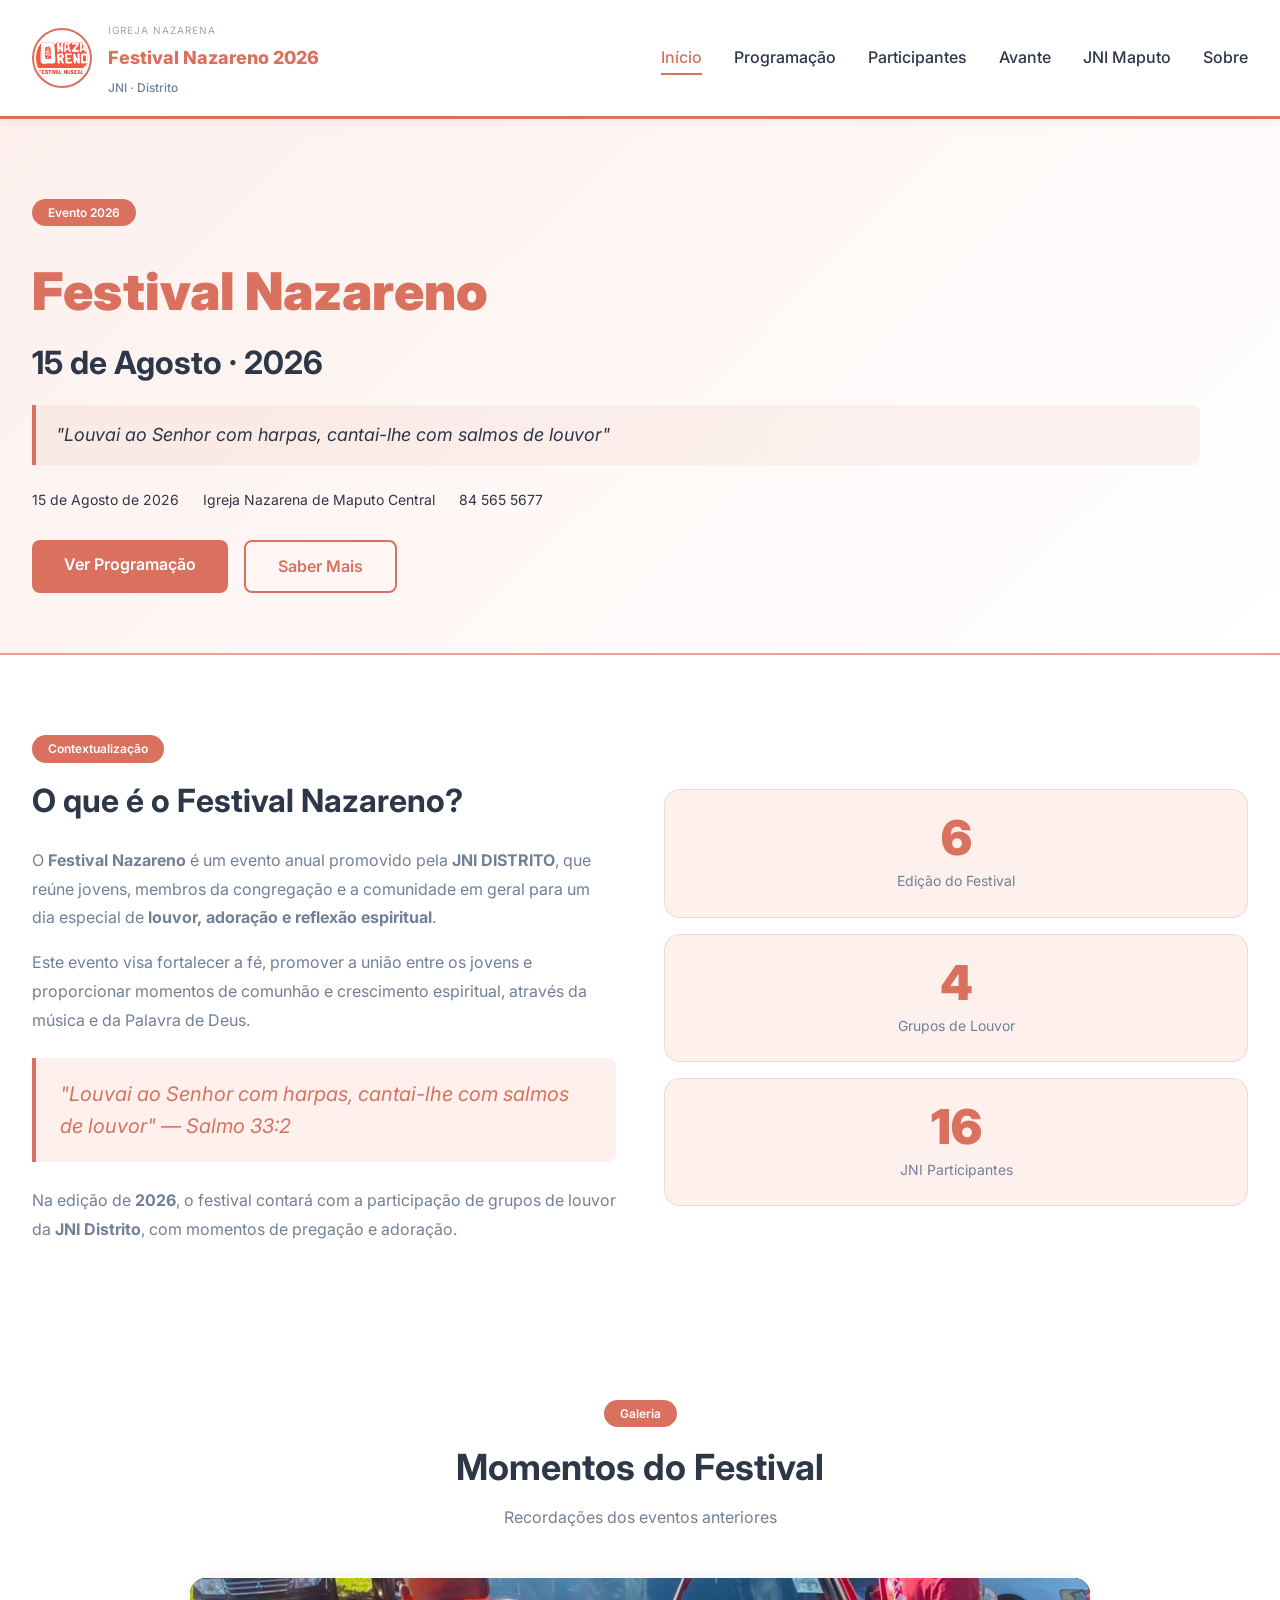
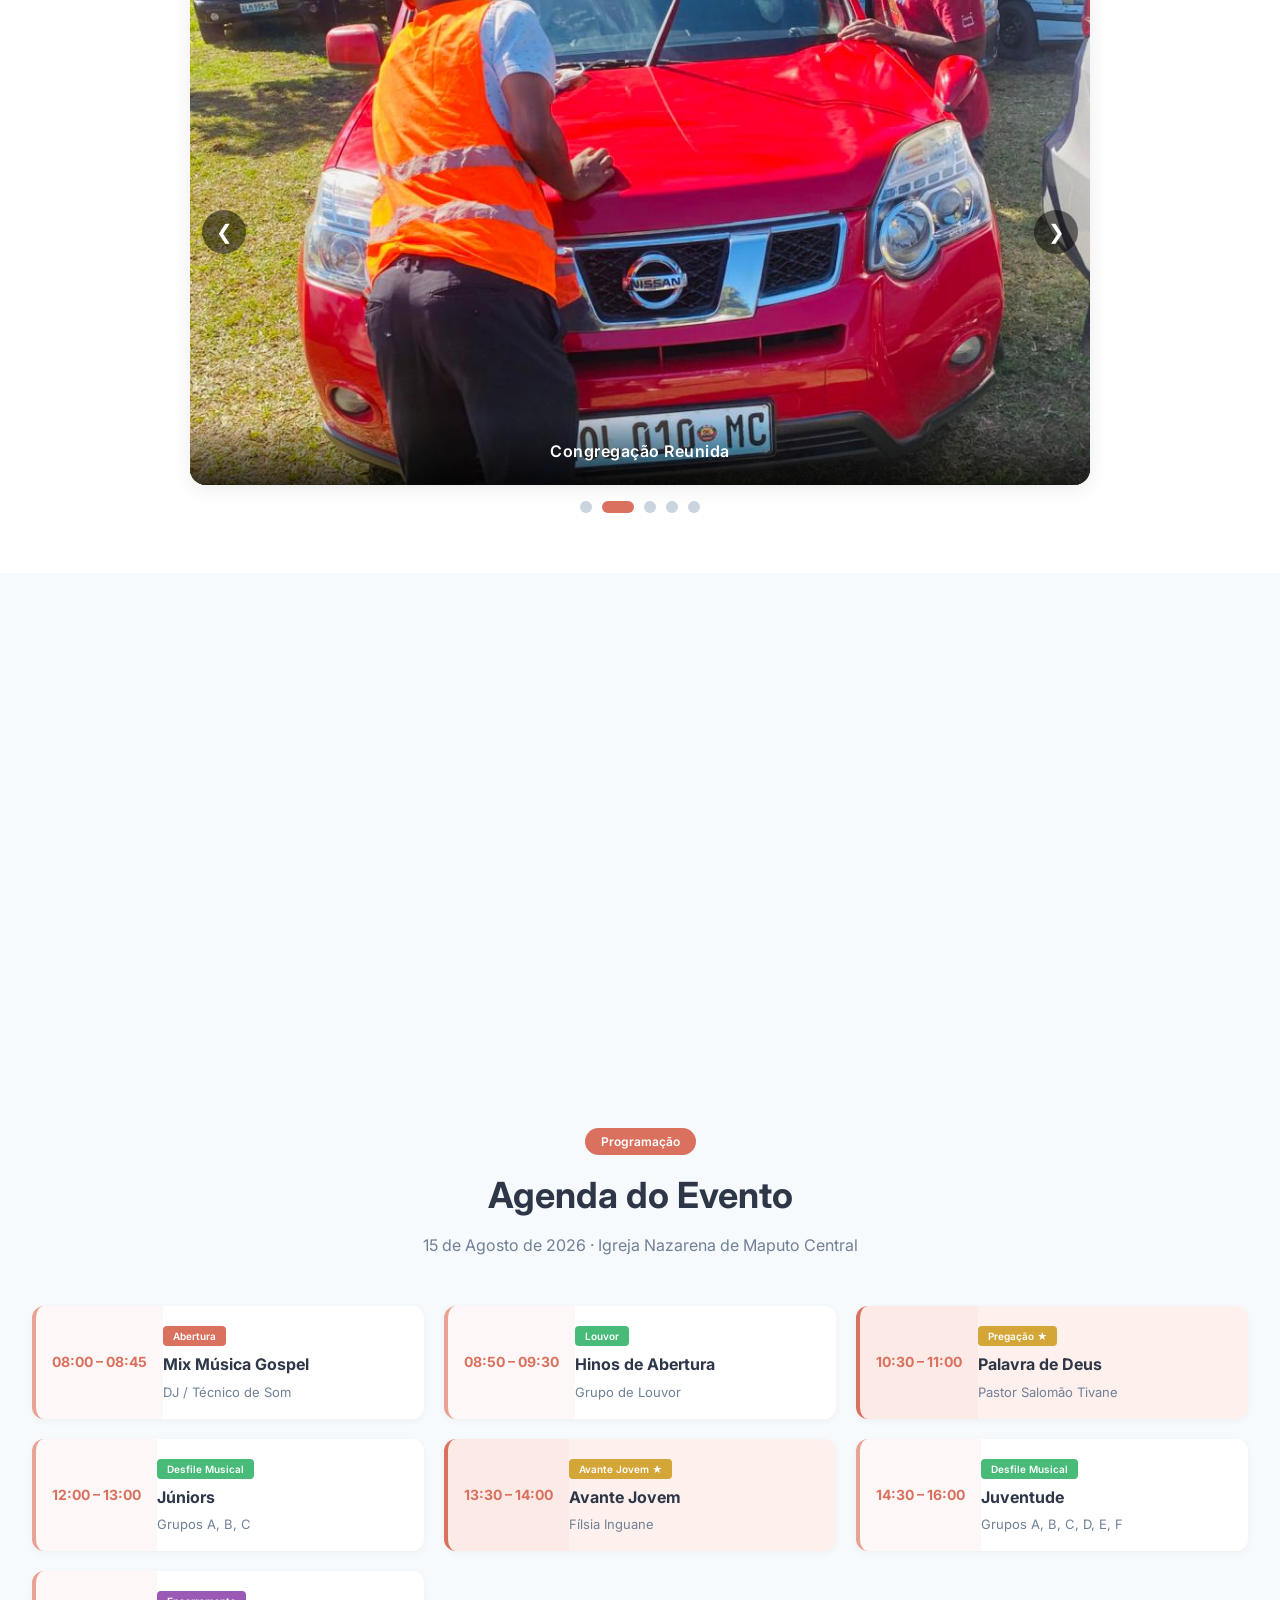
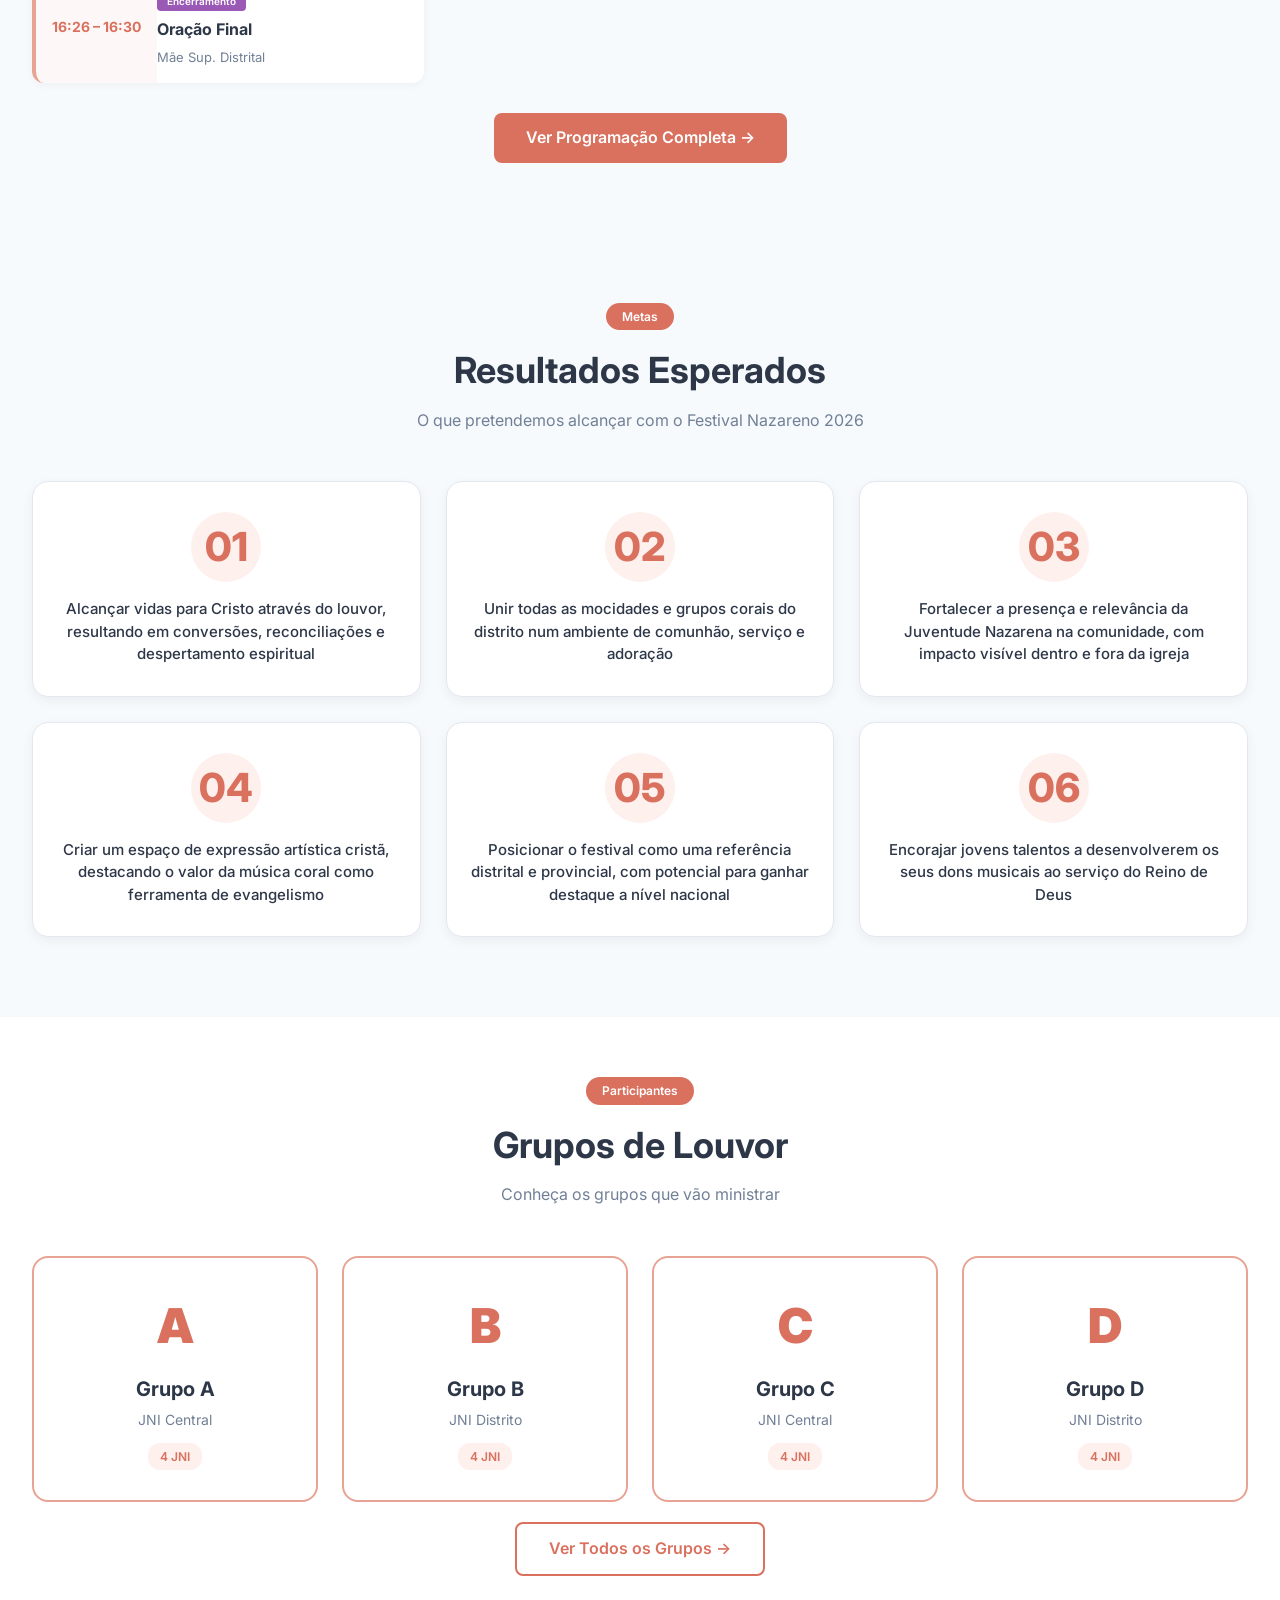
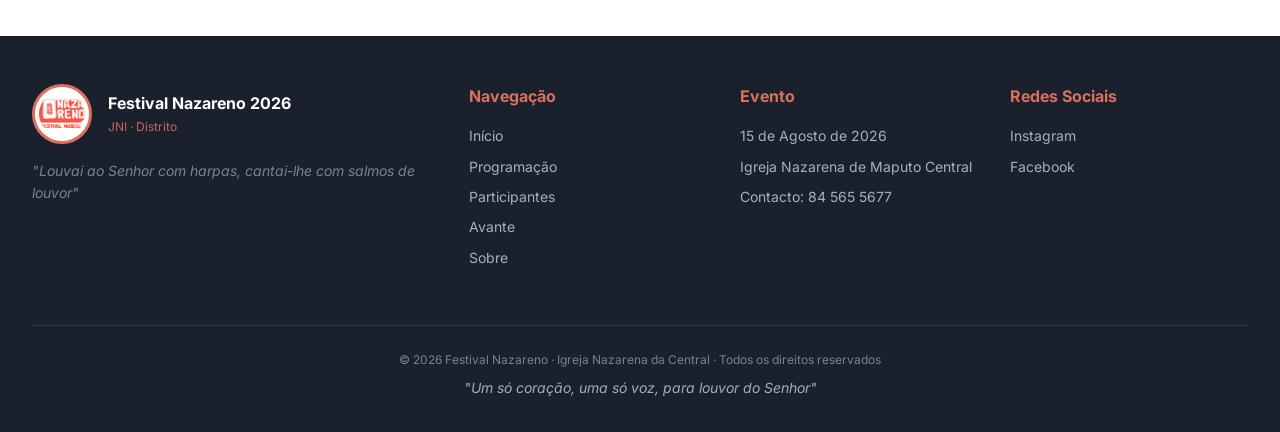
==== commit c919972c: "Update print statement from 'Hello' to 'Goodbye'" ====
--- a/index.html
+++ b/index.html
@@ -12,7 +12,7 @@
         <div class="container">
             <div class="logo-area">
                 <div class="emblema">
-                    <img src="assets/images/logo.png" alt="Logo Festival Nazareno" class="logo-img" onerror="this.src='https://via.placeholder.com/80x80?text=JNI'">
+                    <img src="assets/images/logo1.png" alt="Logo Festival Nazareno" class="logo-img" onerror="this.src='https://via.placeholder.com/80x80?text=JNI'">
                 </div>
                 <div class="titulo-logo">
                     <span class="pequeno">Igreja Nazarena</span>
@@ -343,7 +343,7 @@
             <div class="footer-content">
                 <div class="footer-info">
                     <div class="footer-logo">
-                        <img src="assets/images/logo.png" alt="Logo" class="logo-footer" onerror="this.src='https://via.placeholder.com/50x50?text=JNI'">
+                        <img src="assets/images/logo1.png" alt="Logo" class="logo-footer" onerror="this.src='https://via.placeholder.com/50x50?text=JNI'">
                         <div>
                             <h3>Festival Nazareno 2026</h3>
                             <p>JNI · Distrito</p>
@@ -389,4 +389,4 @@
 
     <script src="script.js"></script>
 </body>
-</html>+</html>
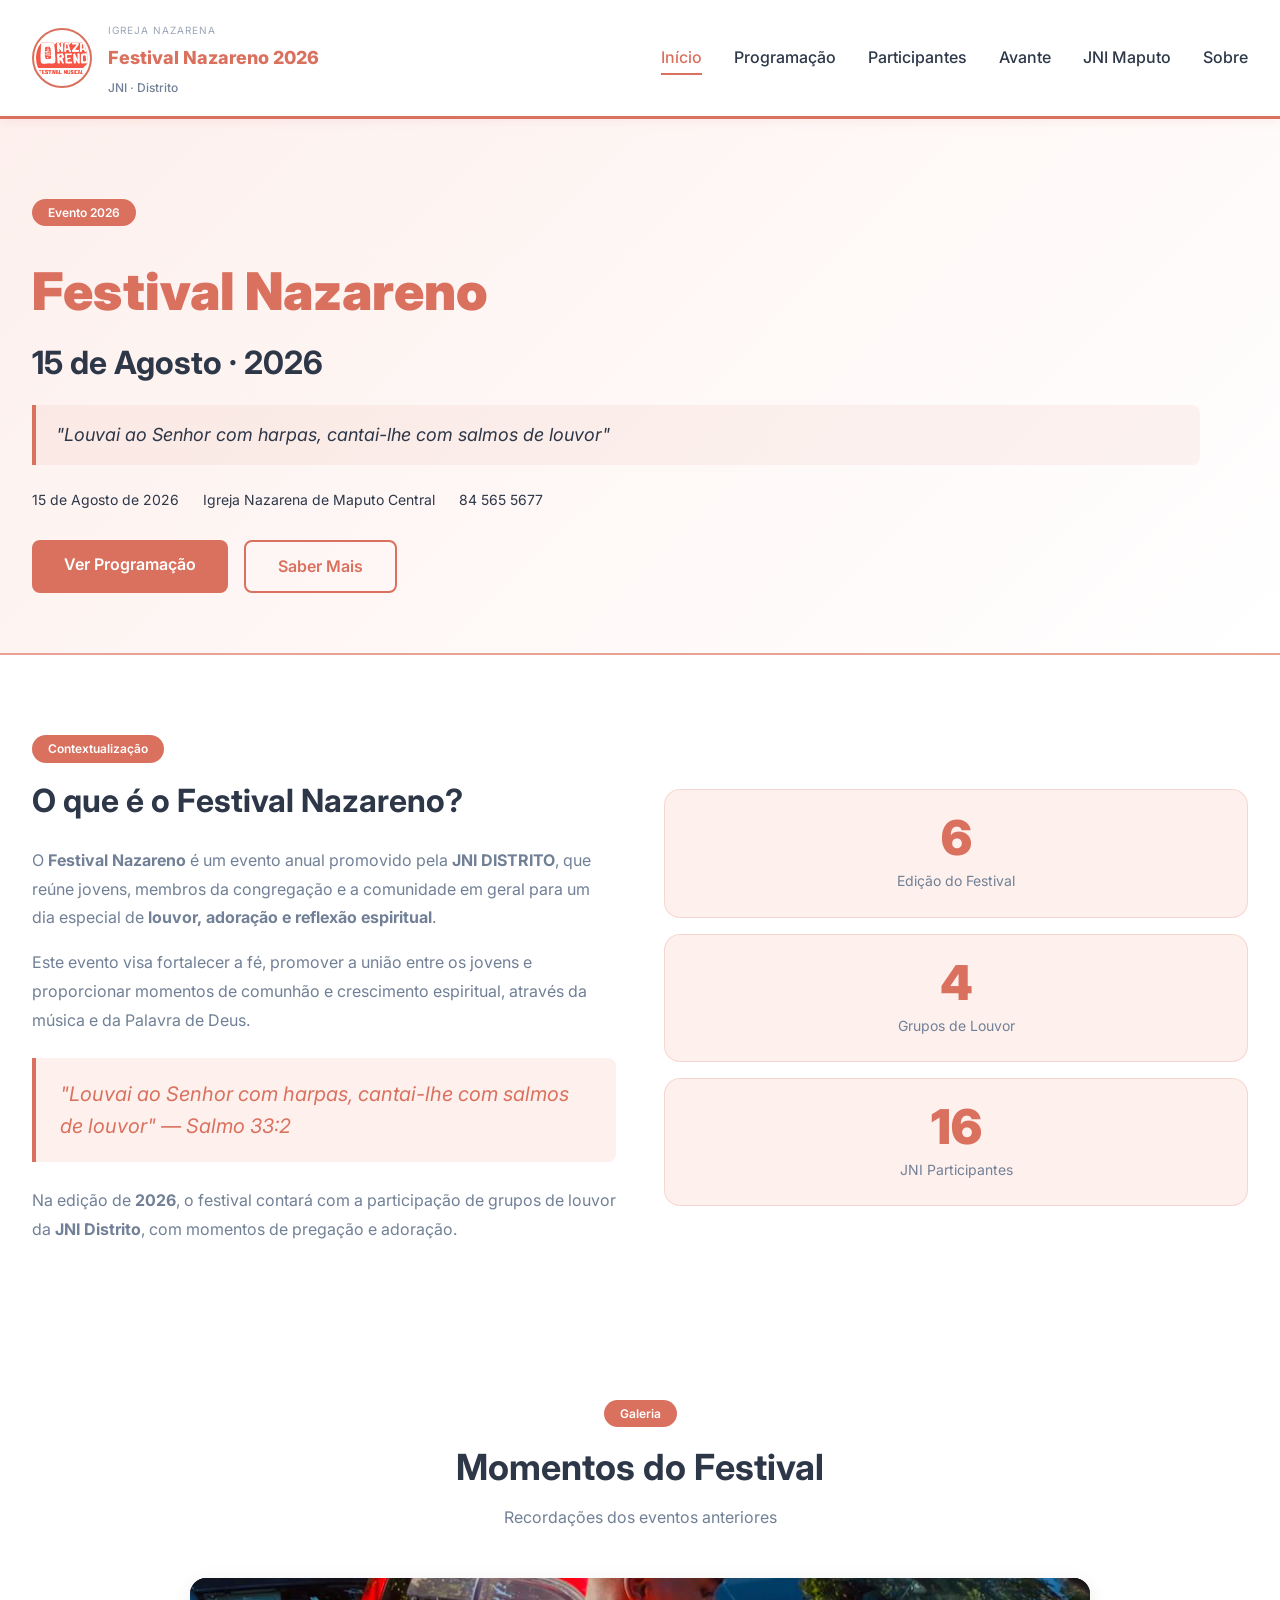
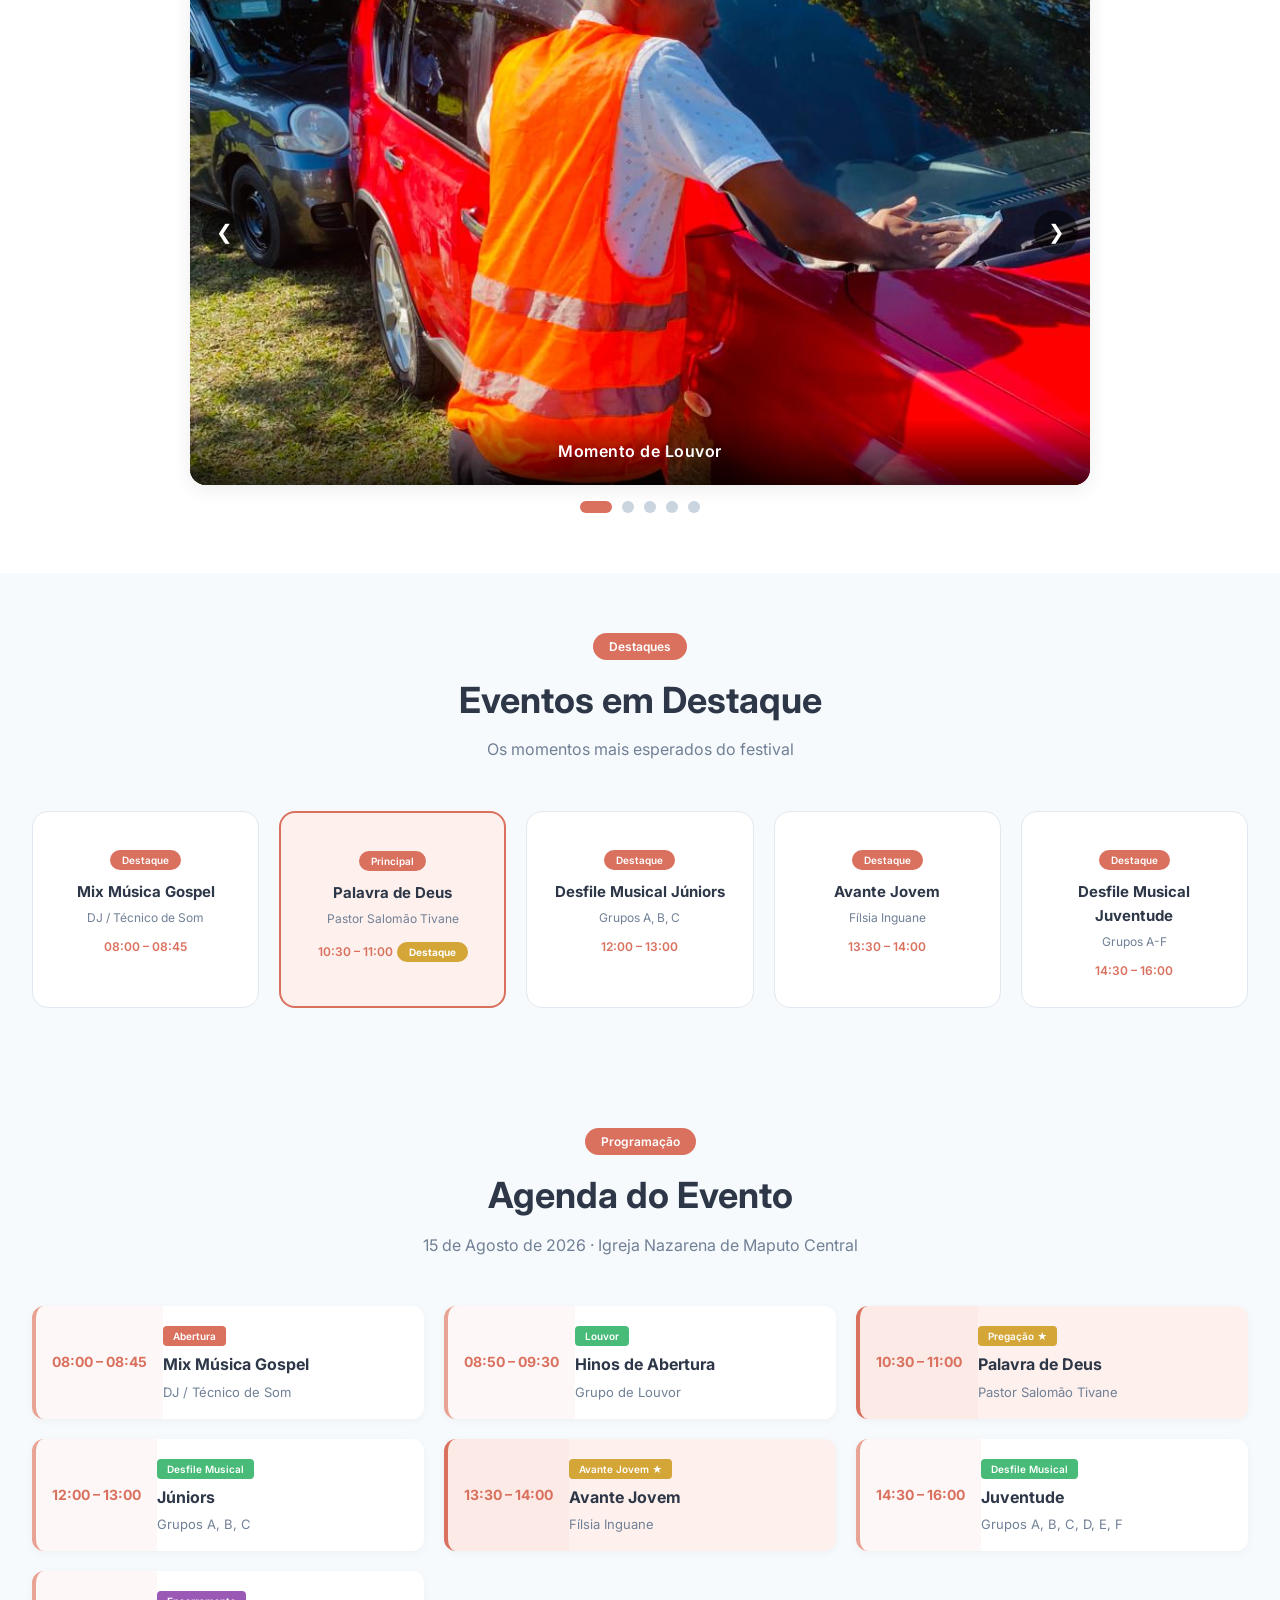
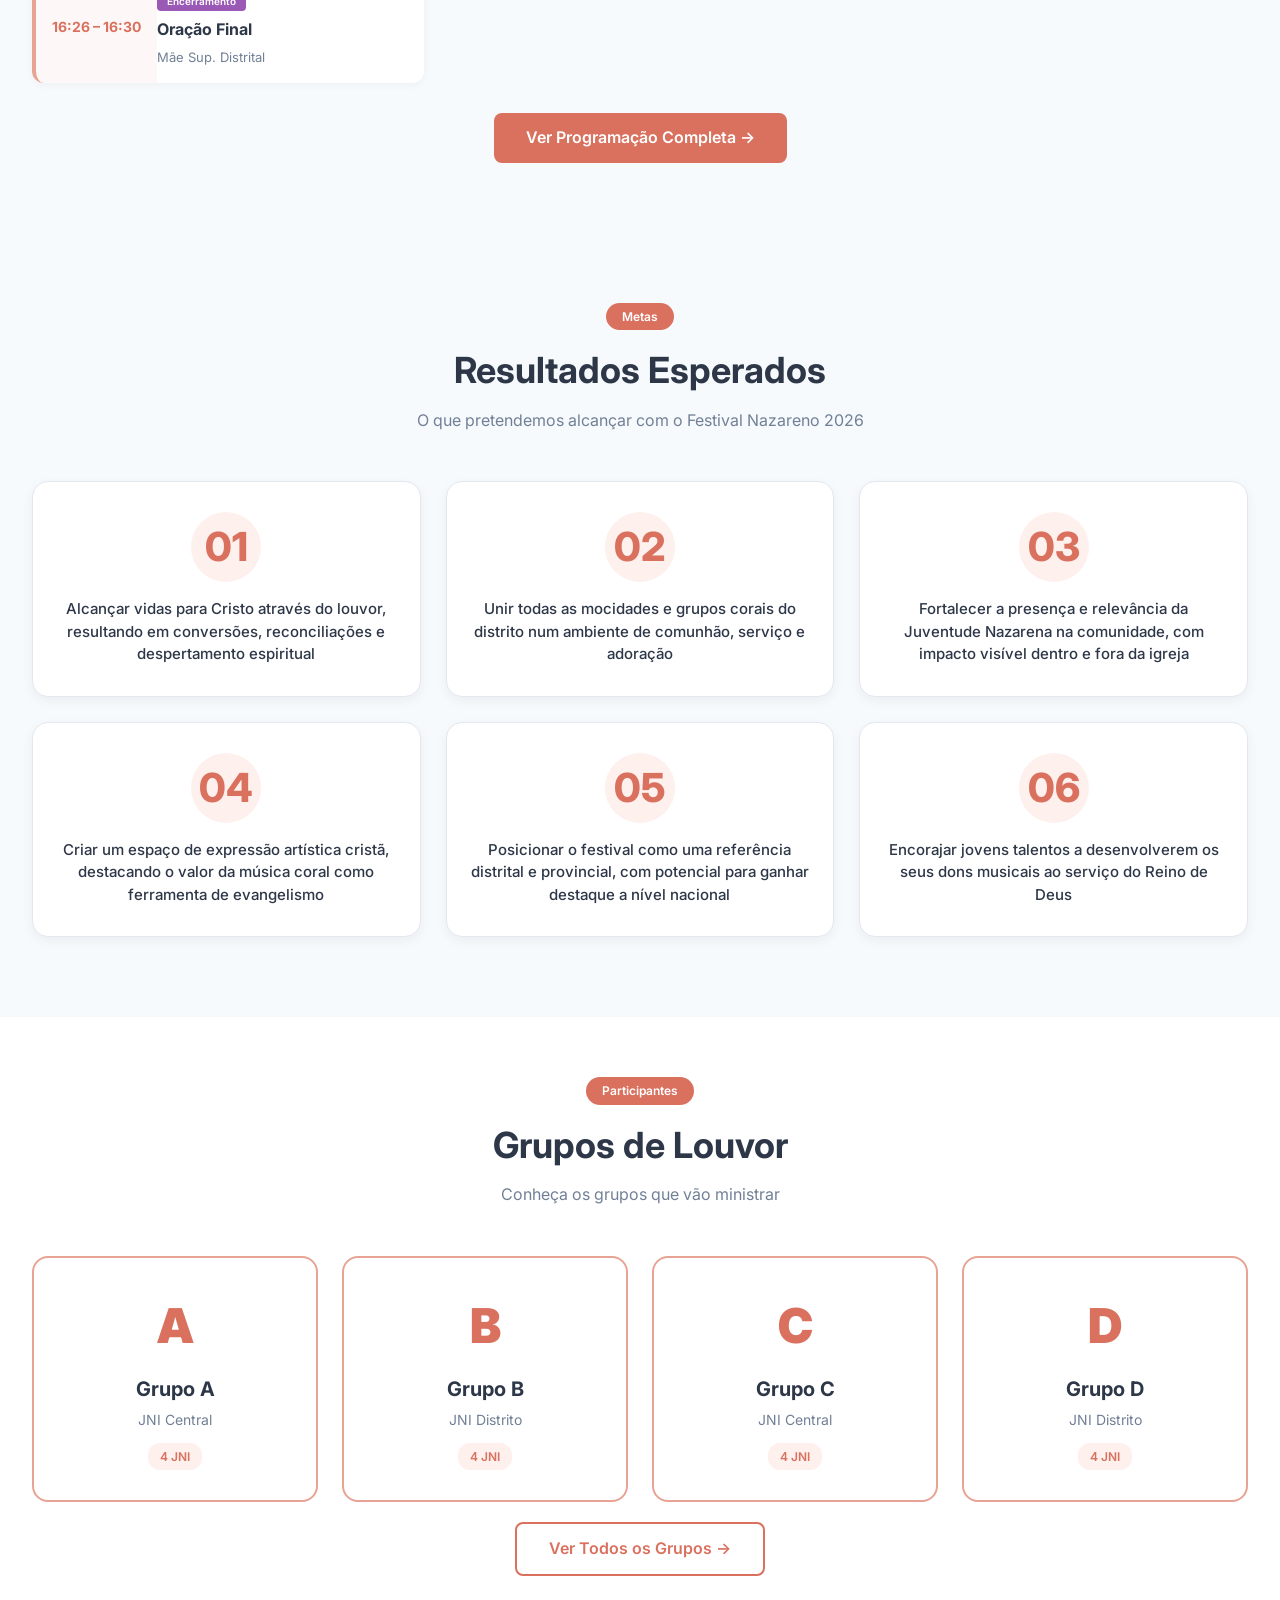
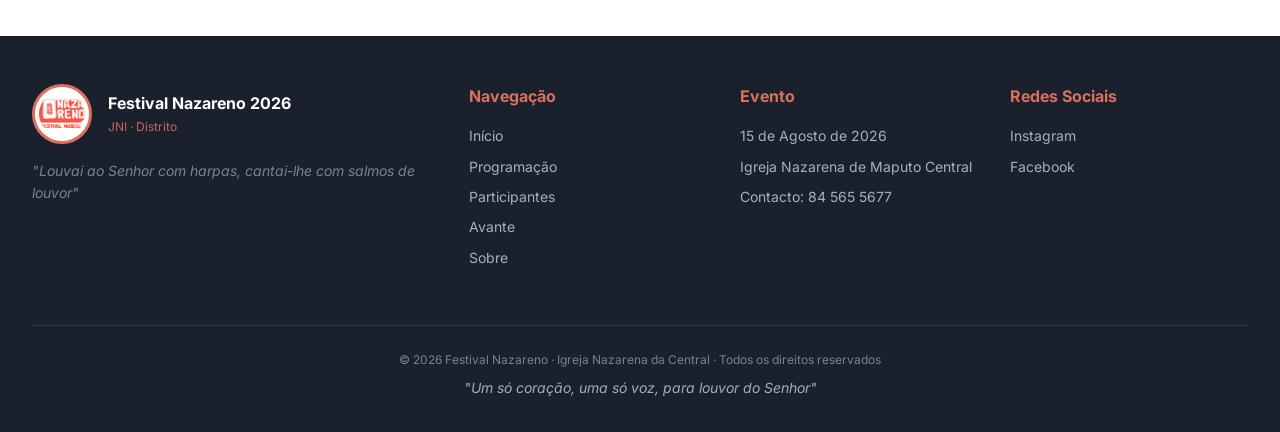
==== commit c98deba6: "Update index.html" ====
--- a/index.html
+++ b/index.html
@@ -12,7 +12,7 @@
         <div class="container">
             <div class="logo-area">
                 <div class="emblema">
-                    <img src="assets/images/logo1.png" alt="Logo Festival Nazareno" class="logo-img" onerror="this.src='https://via.placeholder.com/80x80?text=JNI'">
+                    <img src="assets/images/logo.png" alt="Logo Festival Nazareno" class="logo-img" onerror="this.src='https://via.placeholder.com/80x80?text=JNI'">
                 </div>
                 <div class="titulo-logo">
                     <span class="pequeno">Igreja Nazarena</span>
@@ -343,7 +343,7 @@
             <div class="footer-content">
                 <div class="footer-info">
                     <div class="footer-logo">
-                        <img src="assets/images/logo1.png" alt="Logo" class="logo-footer" onerror="this.src='https://via.placeholder.com/50x50?text=JNI'">
+                        <img src="assets/images/logo.png" alt="Logo" class="logo-footer" onerror="this.src='https://via.placeholder.com/50x50?text=JNI'">
                         <div>
                             <h3>Festival Nazareno 2026</h3>
                             <p>JNI · Distrito</p>
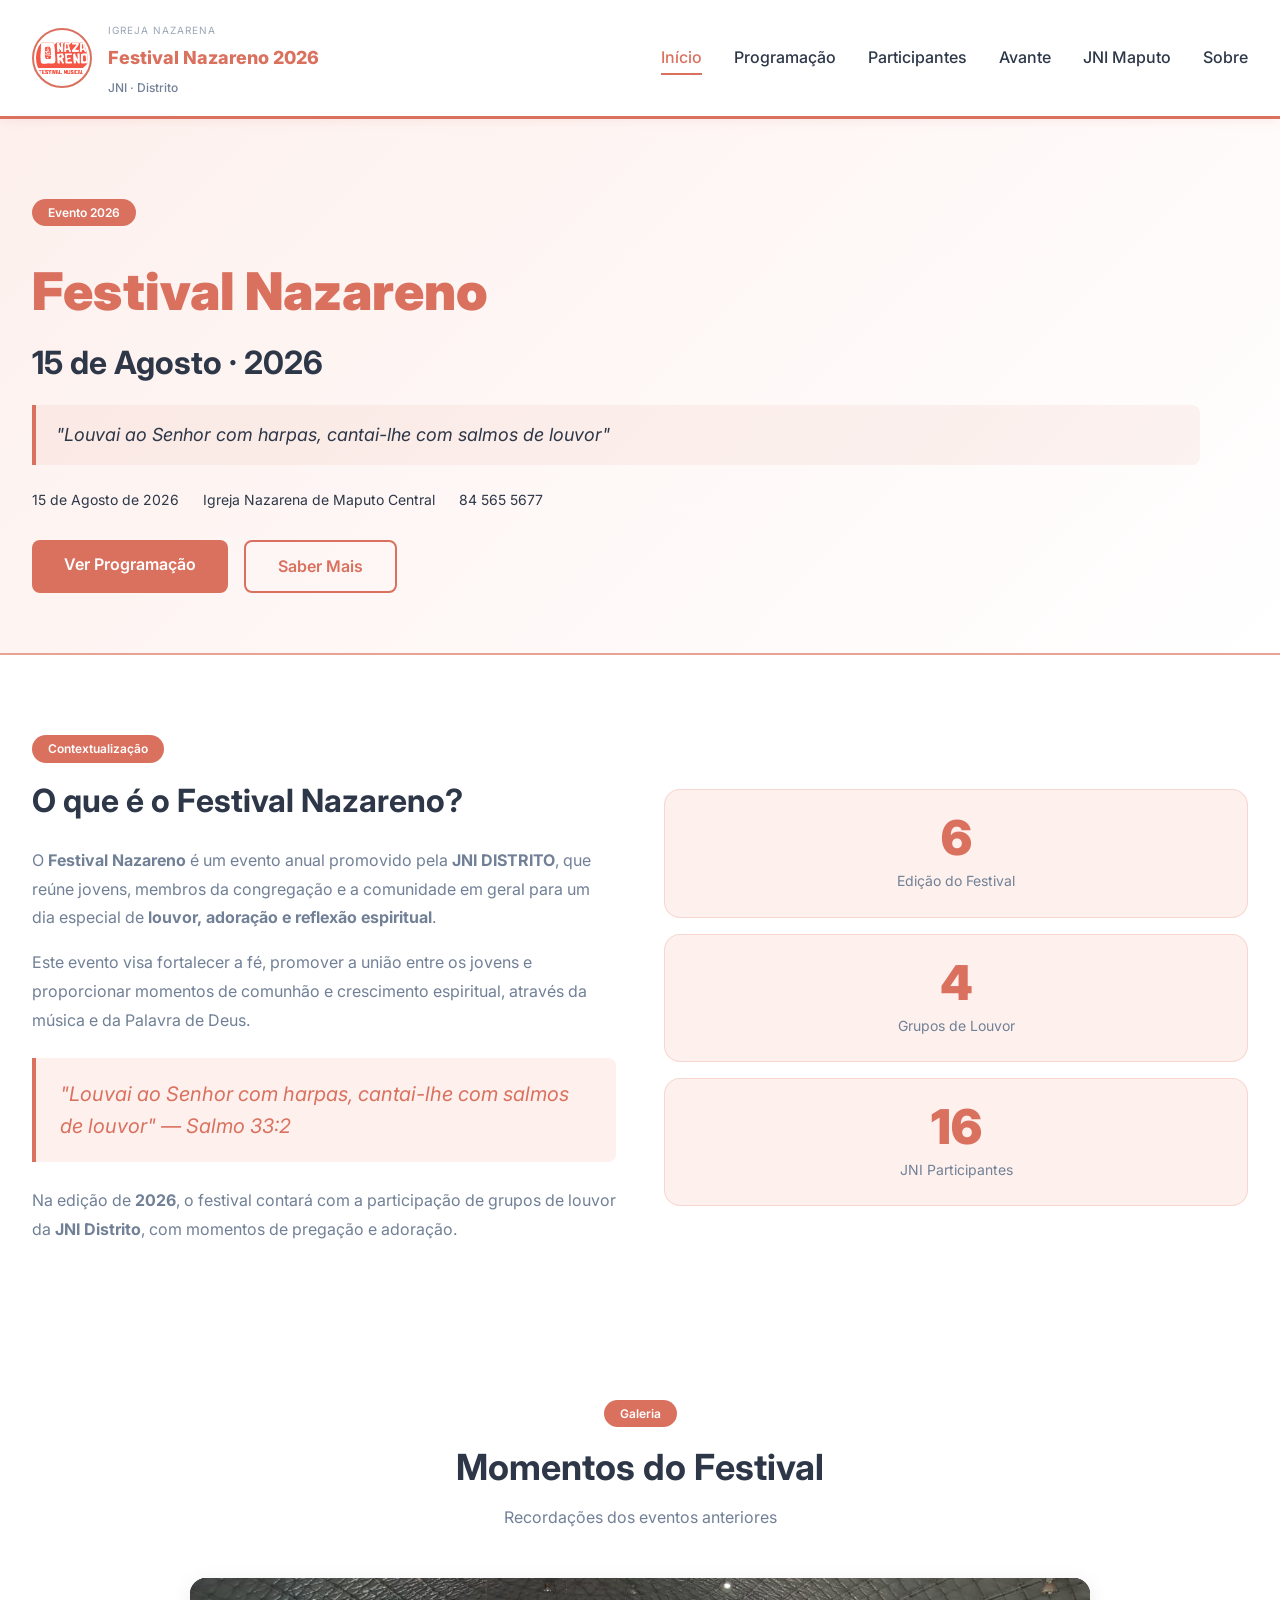
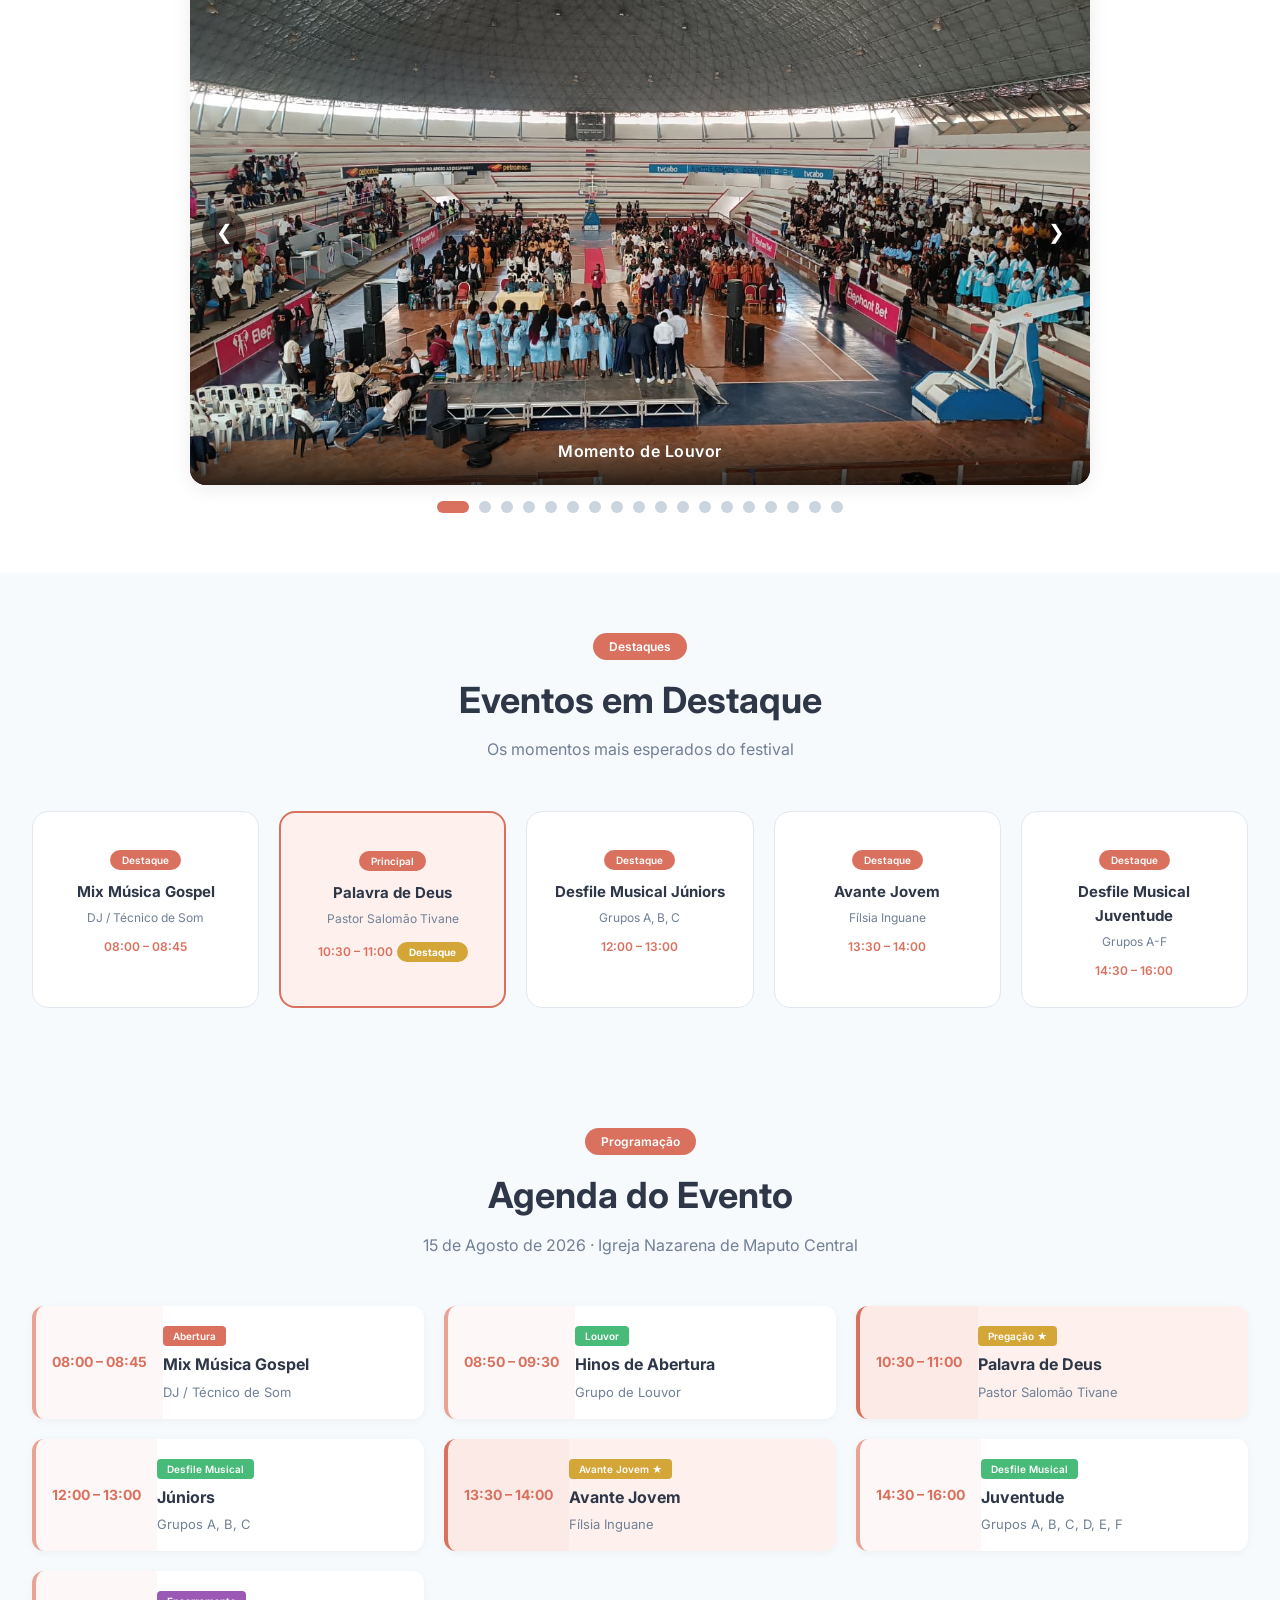
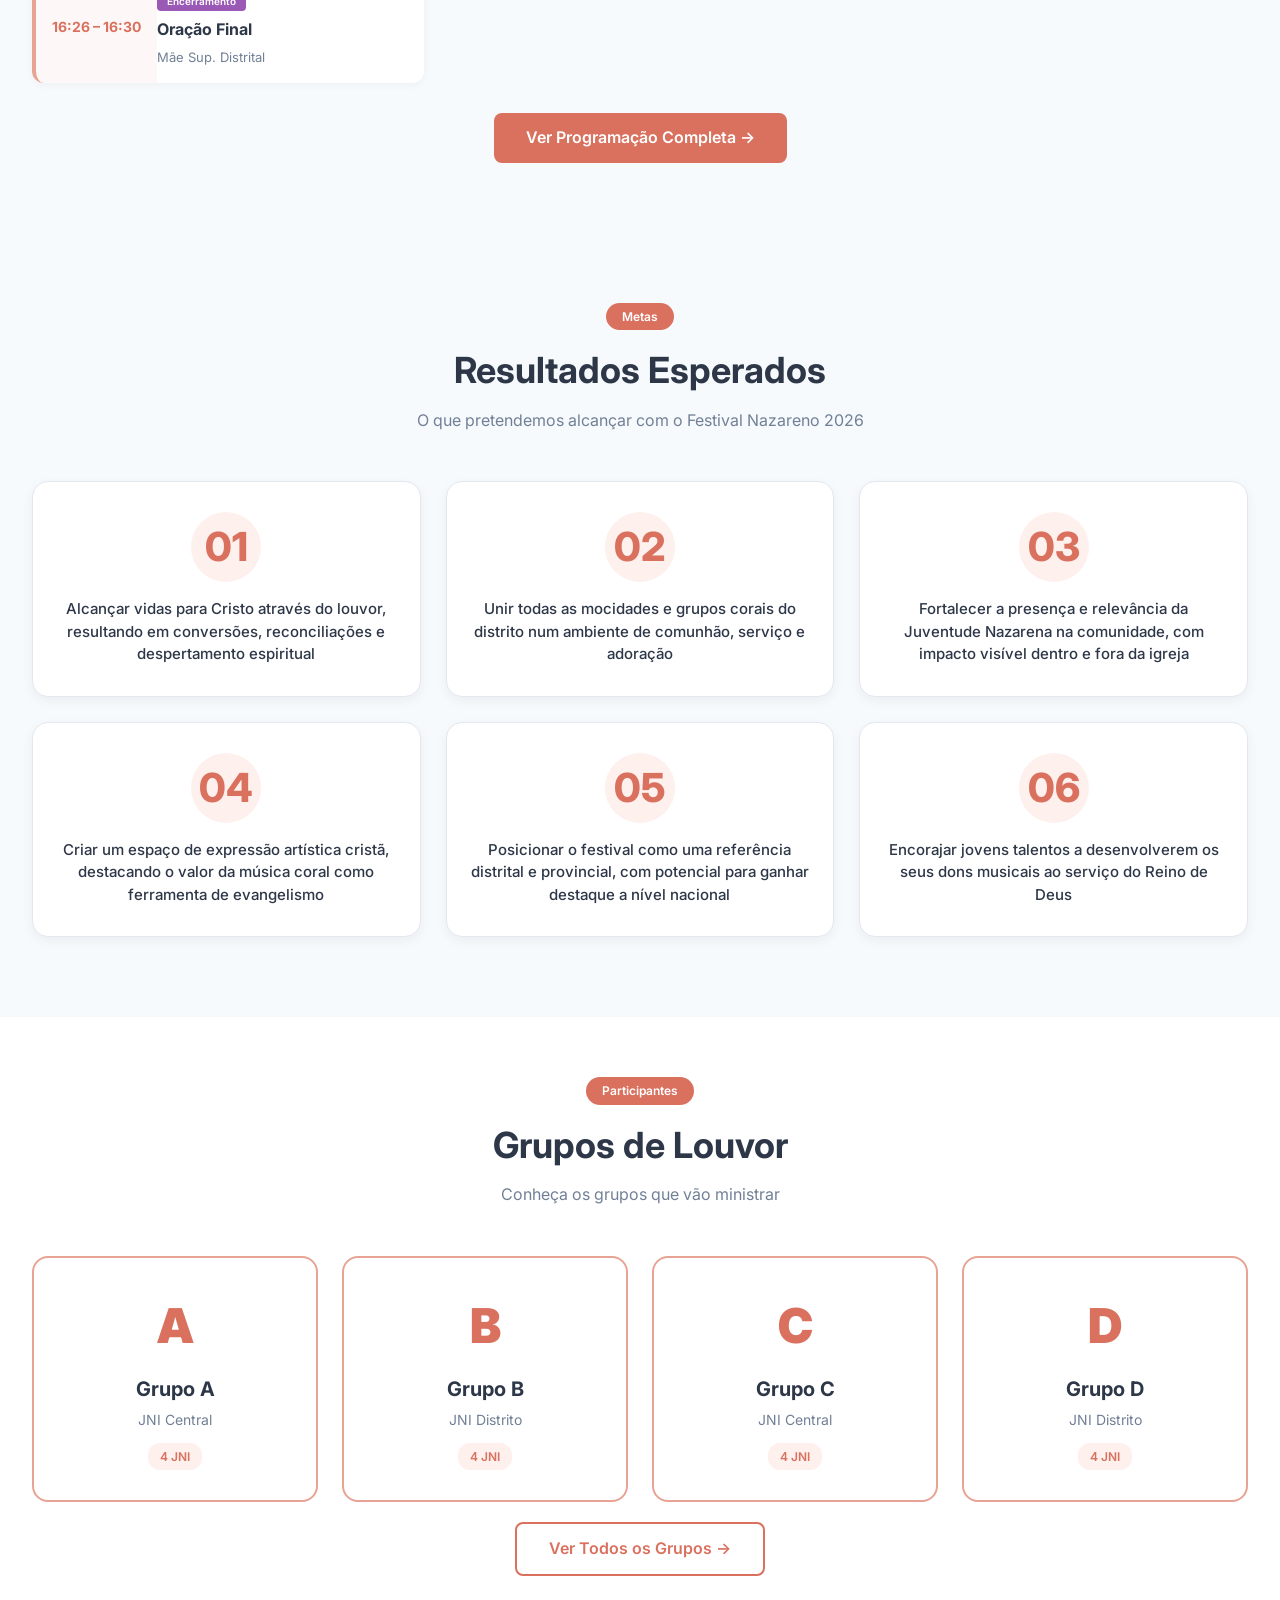
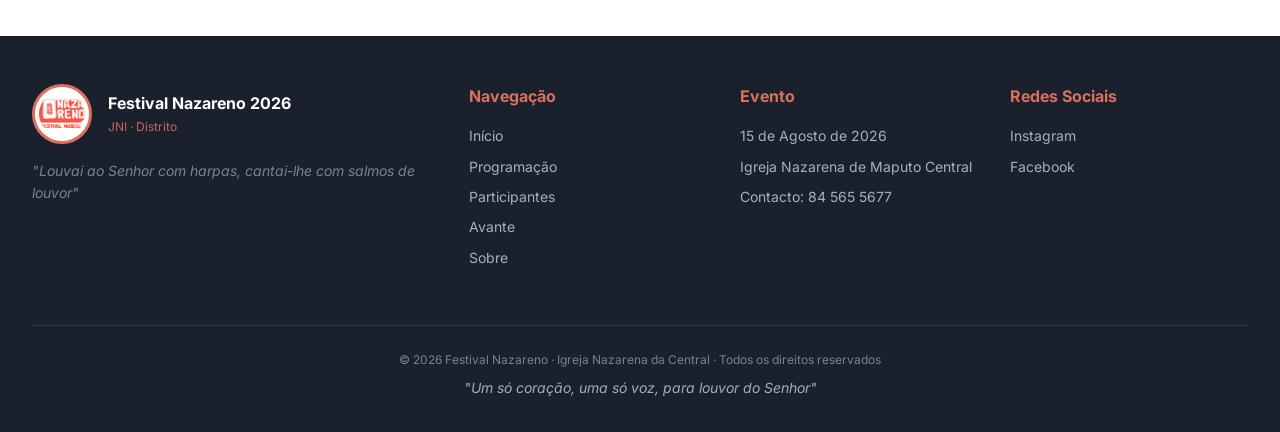
==== commit b2b20b97: "Add files via upload" ====
--- a/index.html
+++ b/index.html
@@ -6,6 +6,157 @@
     <title>Festival Nazareno 2026</title>
     <link rel="stylesheet" href="style.css">
     <link href="https://fonts.googleapis.com/css2?family=Inter:wght@300;400;500;600;700;800;900&display=swap" rel="stylesheet">
+    <style>
+        /* ============================================
+           CARROSSEL - AJUSTADO
+           ============================================ */
+        .carrossel-slide {
+            min-width: 100%;
+            position: relative;
+            width: 100%;
+            flex-shrink: 0;
+        }
+
+        @media (min-width: 769px) {
+            .carrossel-slide {
+                aspect-ratio: 16/9;
+            }
+        }
+
+        @media (max-width: 768px) and (min-width: 481px) {
+            .carrossel-slide {
+                aspect-ratio: 4/3;
+            }
+        }
+
+        @media (max-width: 480px) {
+            .carrossel-slide {
+                aspect-ratio: 1/1;
+            }
+        }
+
+        .carrossel-img {
+            width: 100%;
+            height: 100%;
+            object-fit: cover;
+            display: block;
+        }
+
+        .carrossel-legenda {
+            position: absolute;
+            bottom: 0;
+            left: 0;
+            right: 0;
+            padding: 20px;
+            background: linear-gradient(transparent, rgba(0,0,0,0.75));
+            color: var(--white);
+            font-size: 16px;
+            font-weight: 600;
+            text-align: center;
+            letter-spacing: 0.5px;
+            z-index: 5;
+        }
+
+        .carrossel-container {
+            position: relative;
+            max-width: 900px;
+            margin: 0 auto;
+            border-radius: 16px;
+            overflow: hidden;
+            box-shadow: var(--shadow);
+            background: #1a202c;
+        }
+
+        .carrossel-wrapper {
+            overflow: hidden;
+            position: relative;
+            width: 100%;
+        }
+
+        .carrossel-track {
+            display: flex;
+            transition: transform 0.8s ease;
+            width: 100%;
+        }
+
+        .carrossel-btn {
+            position: absolute;
+            top: 50%;
+            transform: translateY(-50%);
+            background: rgba(0,0,0,0.5);
+            color: var(--white);
+            border: none;
+            width: 44px;
+            height: 44px;
+            border-radius: 50%;
+            font-size: 20px;
+            cursor: pointer;
+            transition: all 0.3s;
+            z-index: 10;
+            display: flex;
+            align-items: center;
+            justify-content: center;
+        }
+
+        .carrossel-btn:hover {
+            background: var(--primary);
+            transform: translateY(-50%) scale(1.05);
+        }
+
+        .carrossel-btn.prev { left: 12px; }
+        .carrossel-btn.next { right: 12px; }
+
+        .carrossel-indicadores {
+            display: flex;
+            justify-content: center;
+            gap: 10px;
+            margin-top: 16px;
+            flex-wrap: wrap;
+        }
+
+        .indicador {
+            width: 12px;
+            height: 12px;
+            border-radius: 50%;
+            background: #cbd5e0;
+            cursor: pointer;
+            transition: all 0.3s;
+            border: none;
+            padding: 0;
+        }
+
+        .indicador.active {
+            background: var(--primary);
+            width: 32px;
+            border-radius: 6px;
+        }
+
+        @media (max-width: 768px) {
+            .carrossel-btn {
+                width: 32px;
+                height: 32px;
+                font-size: 14px;
+            }
+            .carrossel-legenda {
+                font-size: 13px;
+                padding: 12px;
+            }
+        }
+
+        @media (max-width: 480px) {
+            .carrossel-btn {
+                width: 28px;
+                height: 28px;
+                font-size: 12px;
+            }
+            .carrossel-btn.prev { left: 6px; }
+            .carrossel-btn.next { right: 6px; }
+            .carrossel-legenda {
+                font-size: 11px;
+                padding: 10px;
+            }
+        }
+    </style>
 </head>
 <body>
     <header class="header">
@@ -27,7 +178,7 @@
                     <li><a href="programacao.html">Programação</a></li>
                     <li><a href="participantes.html">Participantes</a></li>
                     <li><a href="avante.html">Avante</a></li>
-                     <li><a href="jni.html">JNI Maputo</a></li>
+                    <li><a href="jni.html">JNI Maputo</a></li>
                     <li><a href="sobre.html">Sobre</a></li>
                 </ul>
             </nav>
@@ -88,7 +239,7 @@
             </div>
         </section>
 
-        <!-- Carrossel -->
+        <!-- Carrossel - 18 imagens -->
         <section class="carrossel-section">
             <div class="container">
                 <div class="section-header fade-up">
@@ -100,25 +251,78 @@
                     <button class="carrossel-btn prev" id="prevBtn">❮</button>
                     <div class="carrossel-wrapper">
                         <div class="carrossel-track" id="carrosselTrack">
-                            <div class="carrossel-slide">
-                                <img src="assets/images/1.jpeg" alt="Festival 1" class="carrossel-img" onerror="this.src='https://via.placeholder.com/800x450?text=Momento+de+Louvor'">
+                            <!-- 18 imagens de 1.jpeg a 18.jpeg -->
+                            <div class="carrossel-slide">
+                                <img src="assets/images/1.jpeg" alt="Festival 1" class="carrossel-img" onerror="this.src='https://via.placeholder.com/800x450?text=Foto+1'">
                                 <div class="carrossel-legenda">Momento de Louvor</div>
                             </div>
                             <div class="carrossel-slide">
-                                <img src="assets/images/2.jpeg" alt="Festival 2" class="carrossel-img" onerror="this.src='https://via.placeholder.com/800x450?text=Congregação+Reunida'">
+                                <img src="assets/images/2.jpeg" alt="Festival 2" class="carrossel-img" onerror="this.src='https://via.placeholder.com/800x450?text=Foto+2'">
                                 <div class="carrossel-legenda">Congregação Reunida</div>
                             </div>
                             <div class="carrossel-slide">
-                                <img src="assets/images/3.jpeg" alt="Festival 3" class="carrossel-img" onerror="this.src='https://via.placeholder.com/800x450?text=Louvores+e+Adoração'">
+                                <img src="assets/images/3.jpeg" alt="Festival 3" class="carrossel-img" onerror="this.src='https://via.placeholder.com/800x450?text=Foto+3'">
                                 <div class="carrossel-legenda">Louvores e Adoração</div>
                             </div>
                             <div class="carrossel-slide">
-                                <img src="assets/images/4.jpeg" alt="Festival 4" class="carrossel-img" onerror="this.src='https://via.placeholder.com/800x450?text=Mensagem+e+Reflexão'">
+                                <img src="assets/images/4.jpeg" alt="Festival 4" class="carrossel-img" onerror="this.src='https://via.placeholder.com/800x450?text=Foto+4'">
                                 <div class="carrossel-legenda">Mensagem e Reflexão</div>
                             </div>
                             <div class="carrossel-slide">
-                                <img src="assets/images/5.jpeg" alt="Festival 5" class="carrossel-img" onerror="this.src='https://via.placeholder.com/800x450?text=Culto+de+Encerramento'">
+                                <img src="assets/images/5.jpeg" alt="Festival 5" class="carrossel-img" onerror="this.src='https://via.placeholder.com/800x450?text=Foto+5'">
                                 <div class="carrossel-legenda">Culto de Encerramento</div>
+                            </div>
+                            <div class="carrossel-slide">
+                                <img src="assets/images/6.jpeg" alt="Festival 6" class="carrossel-img" onerror="this.src='https://via.placeholder.com/800x450?text=Foto+6'">
+                                <div class="carrossel-legenda">Momento de Oração</div>
+                            </div>
+                            <div class="carrossel-slide">
+                                <img src="assets/images/7.jpeg" alt="Festival 7" class="carrossel-img" onerror="this.src='https://via.placeholder.com/800x450?text=Foto+7'">
+                                <div class="carrossel-legenda">Jovens em Adoração</div>
+                            </div>
+                            <div class="carrossel-slide">
+                                <img src="assets/images/8.jpeg" alt="Festival 8" class="carrossel-img" onerror="this.src='https://via.placeholder.com/800x450?text=Foto+8'">
+                                <div class="carrossel-legenda">Palavra de Deus</div>
+                            </div>
+                            <div class="carrossel-slide">
+                                <img src="assets/images/9.jpeg" alt="Festival 9" class="carrossel-img" onerror="this.src='https://via.placeholder.com/800x450?text=Foto+9'">
+                                <div class="carrossel-legenda">Momento de Reflexão</div>
+                            </div>
+                            <div class="carrossel-slide">
+                                <img src="assets/images/10.jpeg" alt="Festival 10" class="carrossel-img" onerror="this.src='https://via.placeholder.com/800x450?text=Foto+10'">
+                                <div class="carrossel-legenda">Louvores</div>
+                            </div>
+                            <div class="carrossel-slide">
+                                <img src="assets/images/11.jpeg" alt="Festival 11" class="carrossel-img" onerror="this.src='https://via.placeholder.com/800x450?text=Foto+11'">
+                                <div class="carrossel-legenda">Congregação</div>
+                            </div>
+                            <div class="carrossel-slide">
+                                <img src="assets/images/12.jpeg" alt="Festival 12" class="carrossel-img" onerror="this.src='https://via.placeholder.com/800x450?text=Foto+12'">
+                                <div class="carrossel-legenda">Adoração</div>
+                            </div>
+                            <div class="carrossel-slide">
+                                <img src="assets/images/13.jpeg" alt="Festival 13" class="carrossel-img" onerror="this.src='https://via.placeholder.com/800x450?text=Foto+13'">
+                                <div class="carrossel-legenda">Momento Especial</div>
+                            </div>
+                            <div class="carrossel-slide">
+                                <img src="assets/images/14.jpeg" alt="Festival 14" class="carrossel-img" onerror="this.src='https://via.placeholder.com/800x450?text=Foto+14'">
+                                <div class="carrossel-legenda">Culto</div>
+                            </div>
+                            <div class="carrossel-slide">
+                                <img src="assets/images/15.jpeg" alt="Festival 15" class="carrossel-img" onerror="this.src='https://via.placeholder.com/800x450?text=Foto+15'">
+                                <div class="carrossel-legenda">Oração</div>
+                            </div>
+                            <div class="carrossel-slide">
+                                <img src="assets/images/16.jpeg" alt="Festival 16" class="carrossel-img" onerror="this.src='https://via.placeholder.com/800x450?text=Foto+16'">
+                                <div class="carrossel-legenda">Unidade</div>
+                            </div>
+                            <div class="carrossel-slide">
+                                <img src="assets/images/17.jpeg" alt="Festival 17" class="carrossel-img" onerror="this.src='https://via.placeholder.com/800x450?text=Foto+17'">
+                                <div class="carrossel-legenda">Celebração</div>
+                            </div>
+                            <div class="carrossel-slide">
+                                <img src="assets/images/18.jpeg" alt="Festival 18" class="carrossel-img" onerror="this.src='https://via.placeholder.com/800x450?text=Foto+18'">
+                                <div class="carrossel-legenda">Encerramento</div>
                             </div>
                         </div>
                     </div>
@@ -249,9 +453,7 @@
             </div>
         </section>
 
-        <!-- ============================================
-             RESULTADOS ESPERADOS
-             ============================================ -->
+        <!-- Resultados Esperados -->
         <section class="resultados">
             <div class="container">
                 <div class="section-header fade-up">
@@ -284,7 +486,6 @@
                         <div class="resultado-numero">06</div>
                         <h3>Encorajar jovens talentos a desenvolverem os seus dons musicais ao serviço do Reino de Deus</h3>
                     </div>
-                    
                 </div>
             </div>
         </section>
@@ -373,9 +574,8 @@
                     <div>
                         <h4>Redes Sociais</h4>
                         <ul>
-                            <li><a href="#">Instagram</a></li>
-                            <li><a href="#">Facebook</a></li>
-                           
+                            <li><a href="https://www.instagram.com/jni_distrito_de_maputo?igsh=MW4zZWUwYmVlNW1xcA==" target="_blank" rel="noopener noreferrer">Instagram</a></li>
+                            <li><a href="https://www.facebook.com/share/19KG9htsmF/" target="_blank" rel="noopener noreferrer">Facebook</a></li>
                         </ul>
                     </div>
                 </div>
@@ -387,6 +587,144 @@
         </div>
     </footer>
 
-    <script src="script.js"></script>
+    <script>
+        // ============================================
+        // CARROSSEL - 18 IMAGENS | 5 SEGUNDOS
+        // ============================================
+        var track = document.getElementById('carrosselTrack');
+        var slides = document.querySelectorAll('.carrossel-slide');
+        var prevBtn = document.getElementById('prevBtn');
+        var nextBtn = document.getElementById('nextBtn');
+        var indicadoresContainer = document.getElementById('indicadores');
+
+        if (track && slides.length > 0) {
+            var currentSlide = 0;
+            var totalSlides = slides.length;
+            var autoplayInterval = null;
+
+            // Criar indicadores
+            if (indicadoresContainer) {
+                for (var i = 0; i < totalSlides; i++) {
+                    var indicador = document.createElement('button');
+                    indicador.className = 'indicador';
+                    if (i === 0) indicador.classList.add('active');
+                    indicador.setAttribute('data-index', i);
+                    
+                    (function(index) {
+                        indicador.addEventListener('click', function() {
+                            goToSlide(index);
+                            resetAutoplay();
+                        });
+                    })(i);
+                    
+                    indicadoresContainer.appendChild(indicador);
+                }
+            }
+
+            function goToSlide(index) {
+                currentSlide = index;
+                if (currentSlide >= totalSlides) currentSlide = 0;
+                if (currentSlide < 0) currentSlide = totalSlides - 1;
+                
+                track.style.transform = 'translateX(-' + (currentSlide * 100) + '%)';
+                
+                var indicadores = document.querySelectorAll('.indicador');
+                for (var i = 0; i < indicadores.length; i++) {
+                    if (i === currentSlide) {
+                        indicadores[i].classList.add('active');
+                    } else {
+                        indicadores[i].classList.remove('active');
+                    }
+                }
+            }
+
+            function nextSlide() {
+                goToSlide(currentSlide + 1);
+            }
+
+            function prevSlide() {
+                goToSlide(currentSlide - 1);
+            }
+
+            if (nextBtn) {
+                nextBtn.addEventListener('click', function() {
+                    nextSlide();
+                    resetAutoplay();
+                });
+            }
+
+            if (prevBtn) {
+                prevBtn.addEventListener('click', function() {
+                    prevSlide();
+                    resetAutoplay();
+                });
+            }
+
+            function startAutoplay() {
+                if (autoplayInterval) clearInterval(autoplayInterval);
+                // 5 SEGUNDOS = 5000ms
+                autoplayInterval = setInterval(nextSlide, 5000);
+            }
+
+            function resetAutoplay() {
+                if (autoplayInterval) {
+                    clearInterval(autoplayInterval);
+                    startAutoplay();
+                }
+            }
+
+            if (totalSlides > 1) {
+                startAutoplay();
+            }
+
+            var carrosselContainer = document.querySelector('.carrossel-container');
+            if (carrosselContainer) {
+                carrosselContainer.addEventListener('mouseenter', function() {
+                    if (autoplayInterval) clearInterval(autoplayInterval);
+                });
+                carrosselContainer.addEventListener('mouseleave', function() {
+                    startAutoplay();
+                });
+            }
+        }
+
+        // ============================================
+        // MENU MOBILE
+        // ============================================
+        var mobileMenuBtn = document.getElementById('mobileMenuBtn');
+        var navList = document.getElementById('navList');
+
+        if (mobileMenuBtn) {
+            mobileMenuBtn.addEventListener('click', function() {
+                navList.classList.toggle('active');
+            });
+        }
+
+        document.querySelectorAll('.nav-list a').forEach(function(link) {
+            link.addEventListener('click', function() {
+                navList.classList.remove('active');
+            });
+        });
+
+        // ============================================
+        // ANIMAÇÕES DE SCROLL
+        // ============================================
+        var observerOptions = {
+            threshold: 0.15,
+            rootMargin: '0px 0px -50px 0px'
+        };
+
+        var observer = new IntersectionObserver(function(entries) {
+            entries.forEach(function(entry) {
+                if (entry.isIntersecting) {
+                    entry.target.classList.add('visible');
+                }
+            });
+        }, observerOptions);
+
+        document.querySelectorAll('.fade-up, .fade-left, .fade-right').forEach(function(el) {
+            observer.observe(el);
+        });
+    </script>
 </body>
-</html>
+</html>
--- a/style.css
+++ b/style.css
@@ -338,7 +338,7 @@
 }
 
 /* ============================================
-   CARROSSEL - CORRIGIDO
+   CARROSSEL - VERSÃO MELHORADA (SEM PARTES PRETAS)
    ============================================ */
 .carrossel-section {
     padding: 60px 0;
@@ -358,25 +358,63 @@
 .carrossel-wrapper {
     overflow: hidden;
     position: relative;
+    width: 100%;
 }
 
 .carrossel-track {
     display: flex;
     transition: transform 0.5s ease;
+    width: 100%;
 }
 
 .carrossel-slide {
     min-width: 100%;
     position: relative;
-    aspect-ratio: 16/9;
+    width: 100%;
+    flex-shrink: 0;
     background: #1a202c;
 }
 
+/* CORREÇÃO: imagem ocupa 100% do slide */
 .carrossel-img {
+    display: block;
     width: 100%;
     height: 100%;
     object-fit: cover;
-    display: block;
+}
+
+/* Desktop - proporção 16:9 */
+@media (min-width: 769px) {
+    .carrossel-slide {
+        aspect-ratio: 16/9;
+    }
+    
+    .carrossel-img {
+        aspect-ratio: 16/9;
+    }
+}
+
+/* Tablet - proporção 4:3 */
+@media (max-width: 768px) and (min-width: 481px) {
+    .carrossel-slide {
+        aspect-ratio: 4/3;
+    }
+    
+    .carrossel-img {
+        aspect-ratio: 4/3;
+    }
+}
+
+/* Mobile - proporção 1:1 (quadrada) */
+@media (max-width: 480px) {
+    .carrossel-slide {
+        aspect-ratio: 1/1;
+    }
+    
+    .carrossel-img {
+        aspect-ratio: 1/1;
+        object-fit: cover;
+    }
 }
 
 .carrossel-legenda {
@@ -391,6 +429,8 @@
     font-weight: 600;
     text-align: center;
     letter-spacing: 0.5px;
+    z-index: 5;
+    pointer-events: none;
 }
 
 .carrossel-btn {
@@ -443,31 +483,35 @@
     border-radius: 6px;
 }
 
+/* Ajustes para mobile */
 @media (max-width: 768px) {
-    .carrossel-slide {
-        aspect-ratio: 4/3;
-    }
-    .carrossel-legenda {
-        font-size: 13px;
-        padding: 12px;
-    }
     .carrossel-btn {
         width: 32px;
         height: 32px;
         font-size: 14px;
     }
+    
+    .carrossel-legenda {
+        font-size: 13px;
+        padding: 12px;
+    }
 }
 
 @media (max-width: 480px) {
-    .carrossel-slide {
-        aspect-ratio: 3/4;
-    }
+    .carrossel-btn {
+        width: 28px;
+        height: 28px;
+        font-size: 12px;
+    }
+    
+    .carrossel-btn.prev { left: 6px; }
+    .carrossel-btn.next { right: 6px; }
+    
     .carrossel-legenda {
         font-size: 11px;
         padding: 10px;
     }
 }
-
 /* ============================================
    DESTAQUES - GRID HORIZONTAL (sem scroll)
    ============================================ */
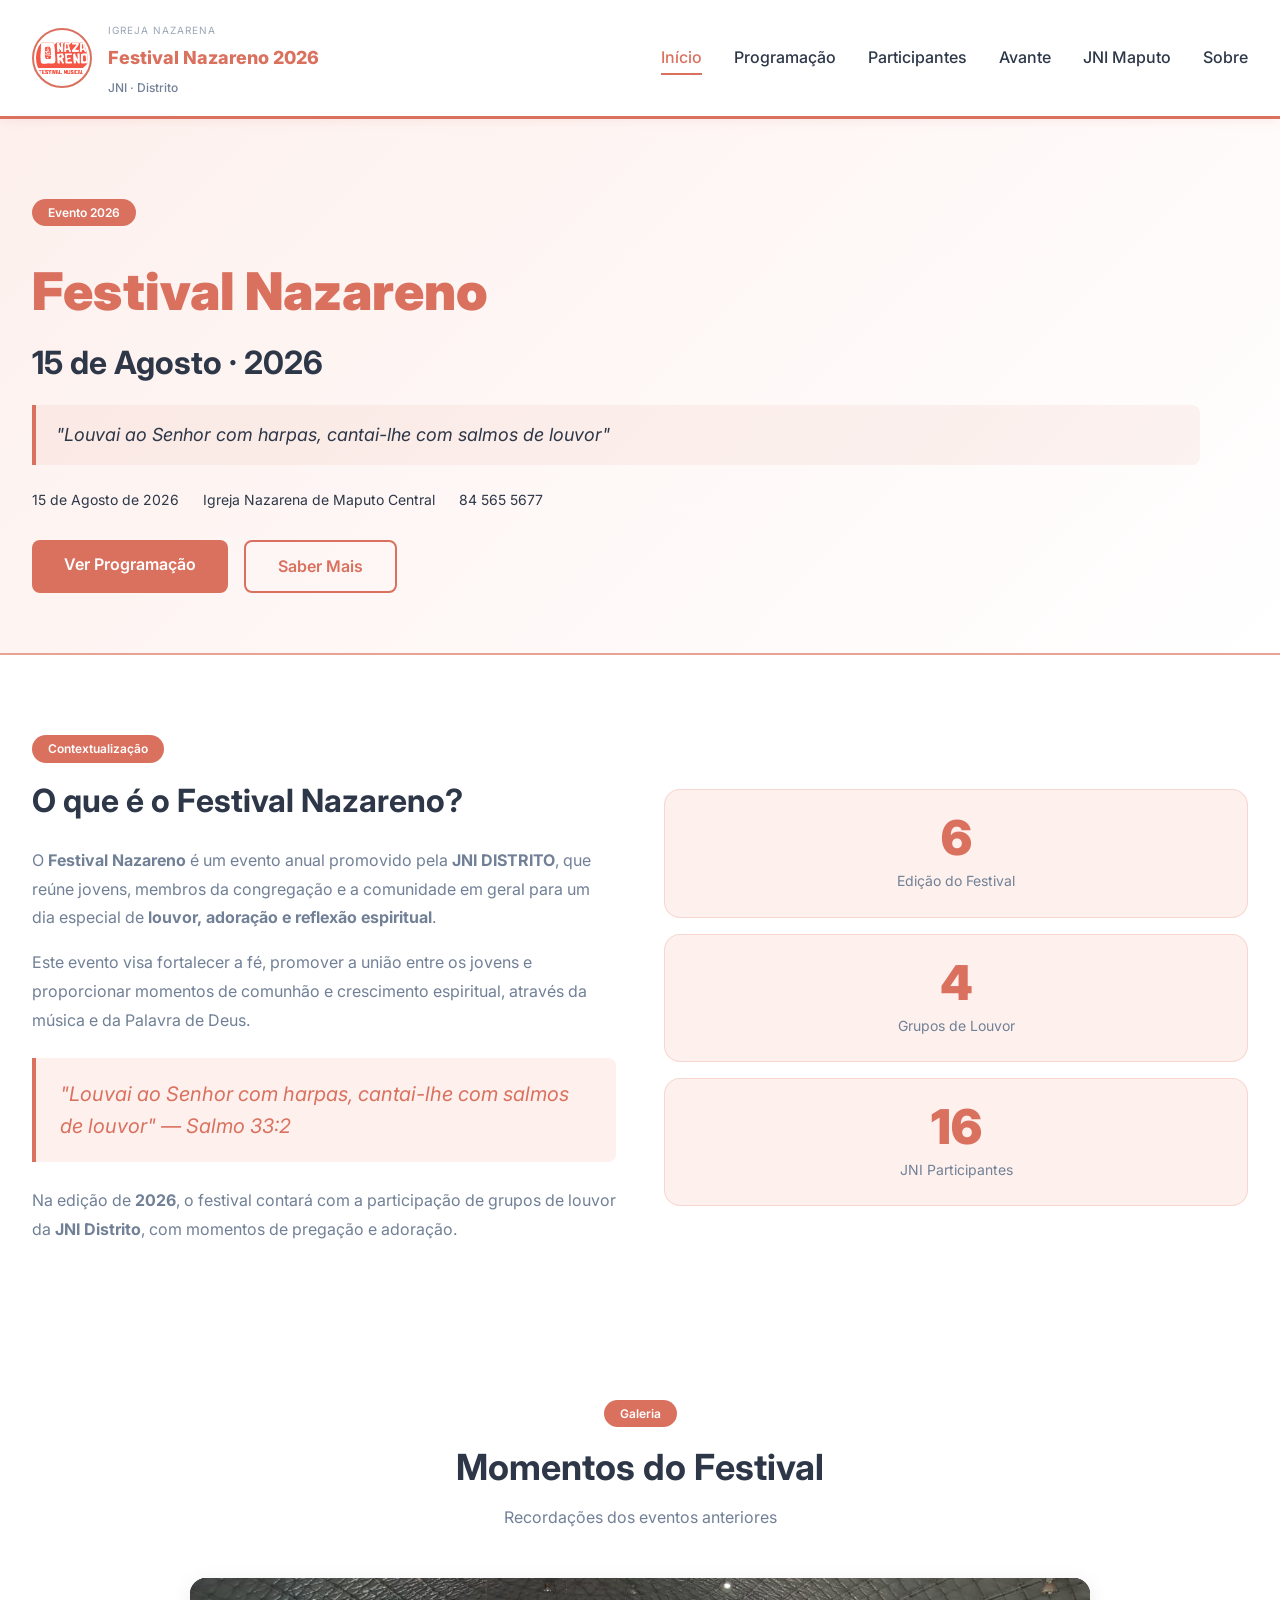
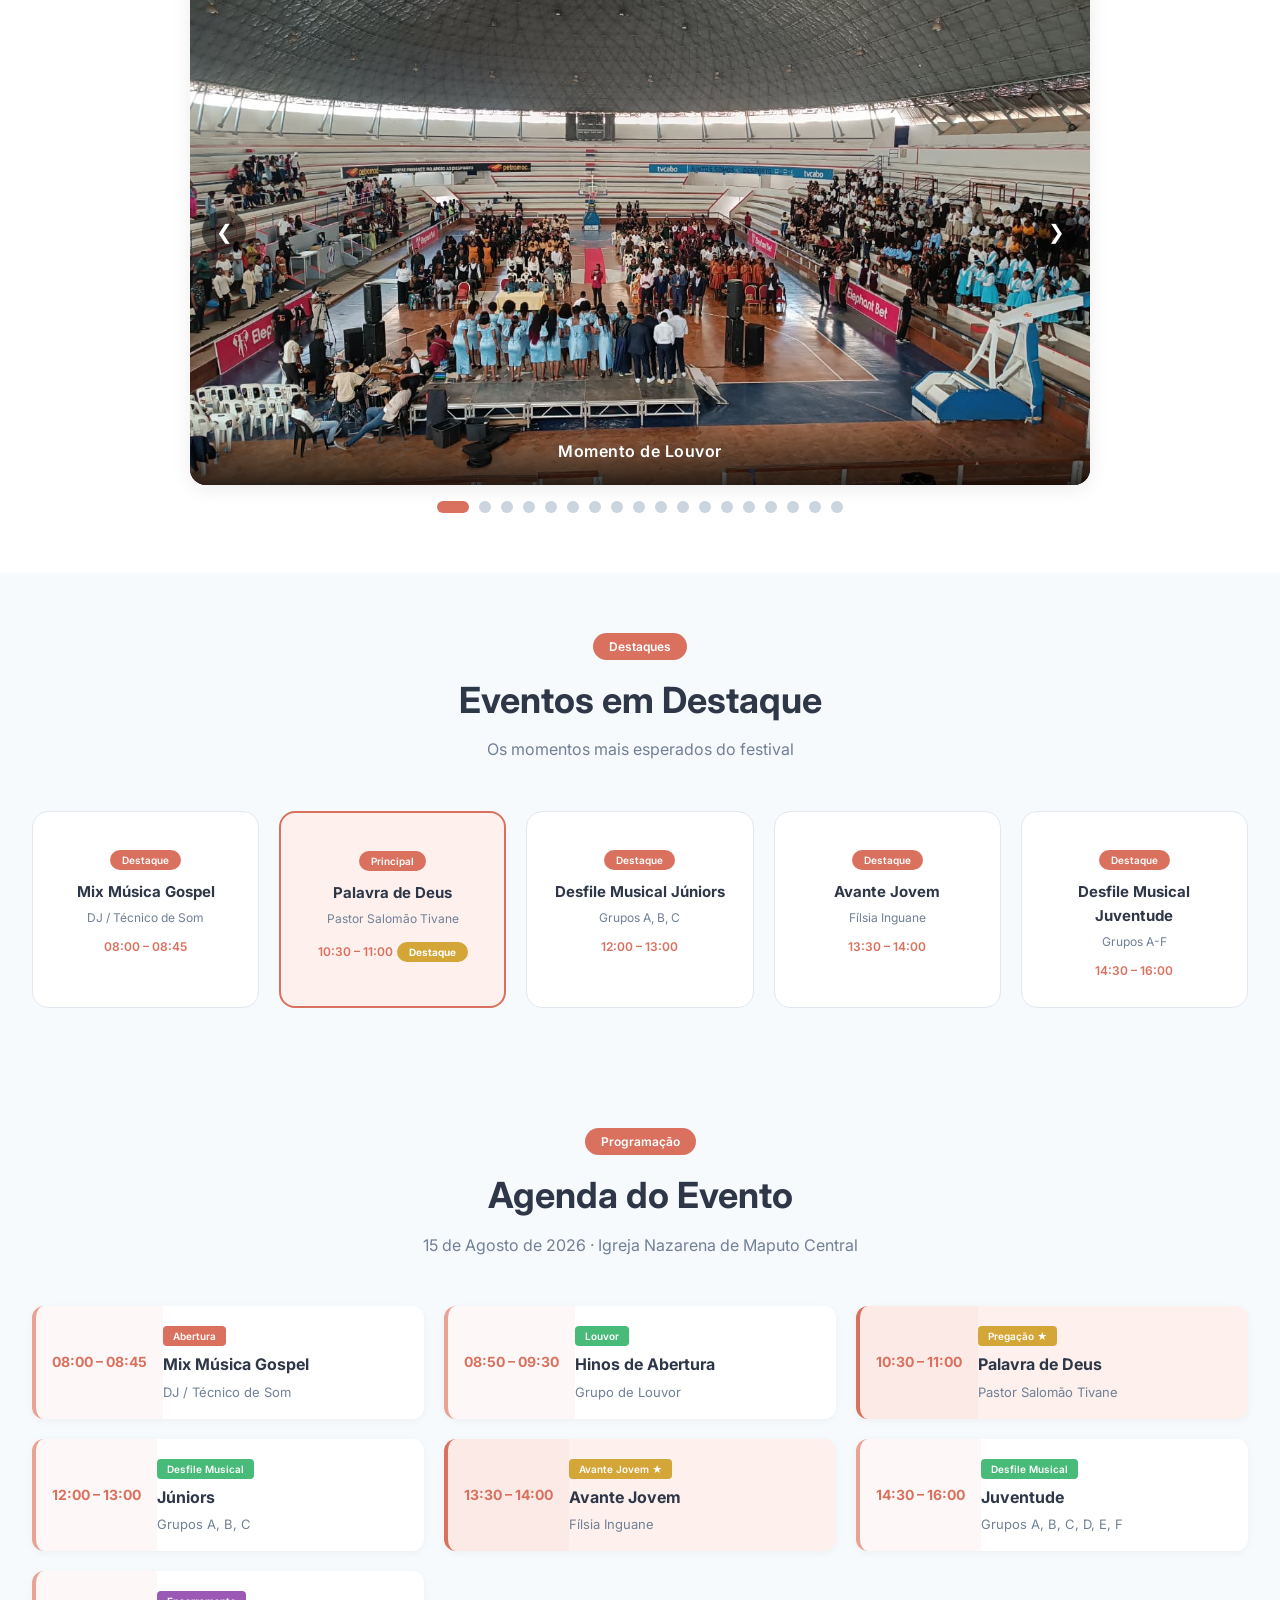
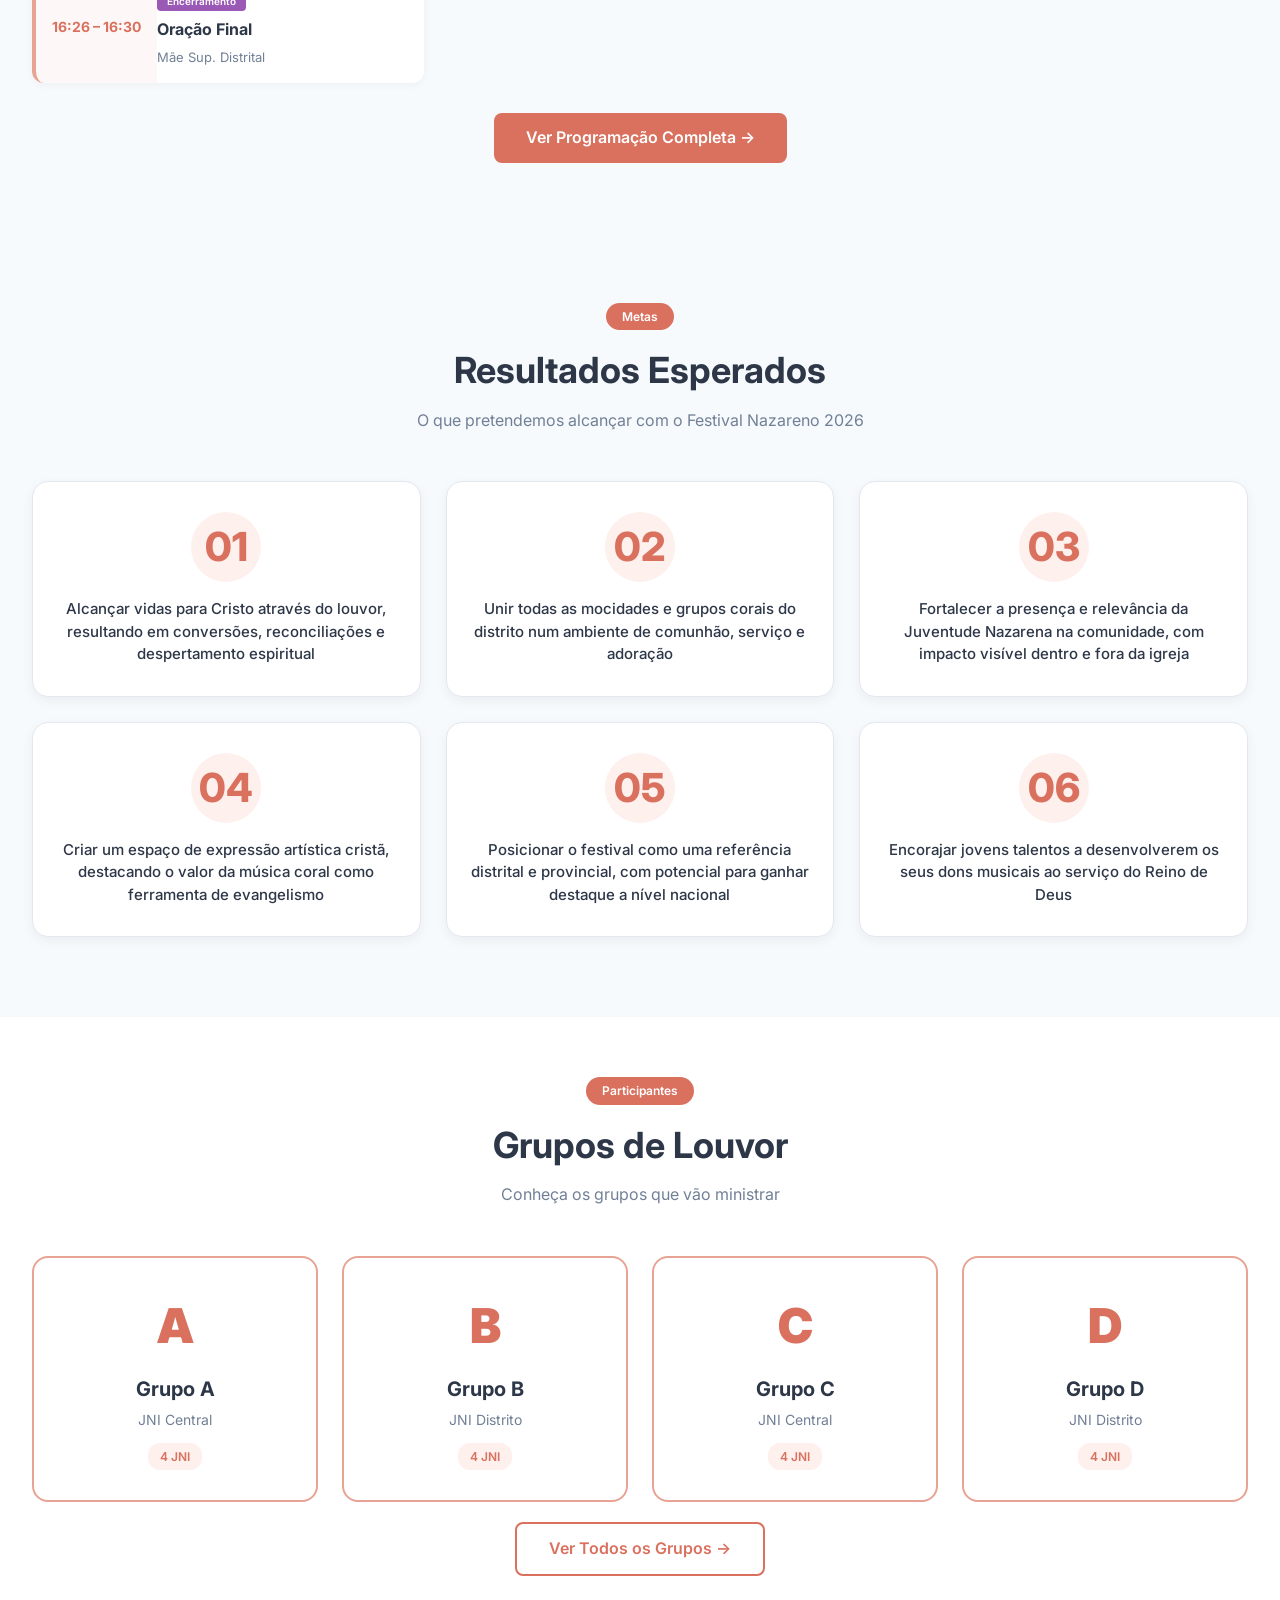
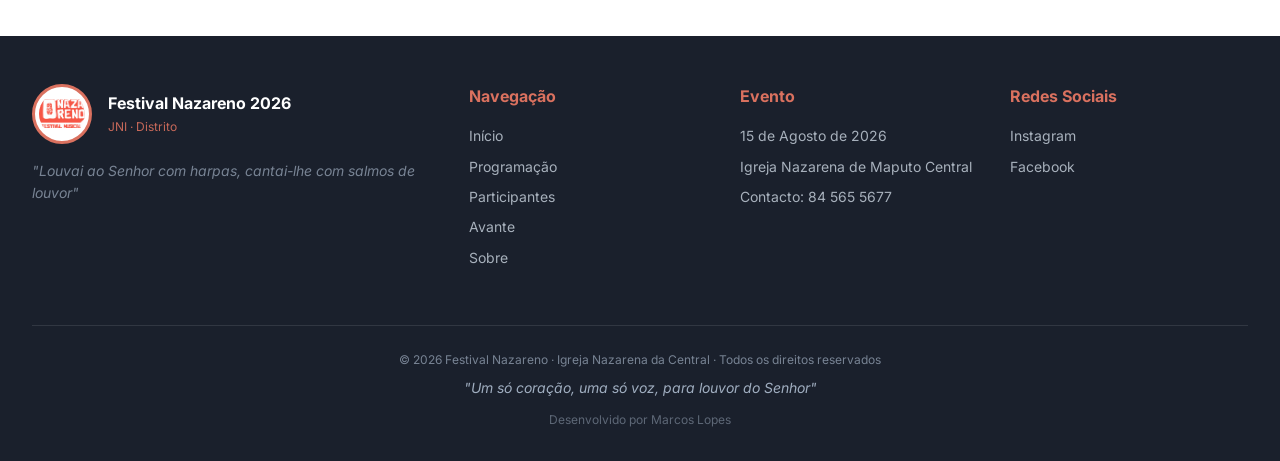
==== commit 0f9a152d: "Update index.html" ====
--- a/index.html
+++ b/index.html
@@ -583,6 +583,9 @@
             <div class="footer-bottom">
                 <p>© 2026 Festival Nazareno · Igreja Nazarena da Central · Todos os direitos reservados</p>
                 <p class="lema-footer">"Um só coração, uma só voz, para louvor do Senhor"</p>
+                  <p style="margin-top: 10px; font-size: 12px; opacity: 0.5; color: #a0aec0;">
+                Desenvolvido por Marcos Lopes
+            </p>
             </div>
         </div>
     </footer>
@@ -727,4 +730,4 @@
         });
     </script>
 </body>
-</html>+</html>
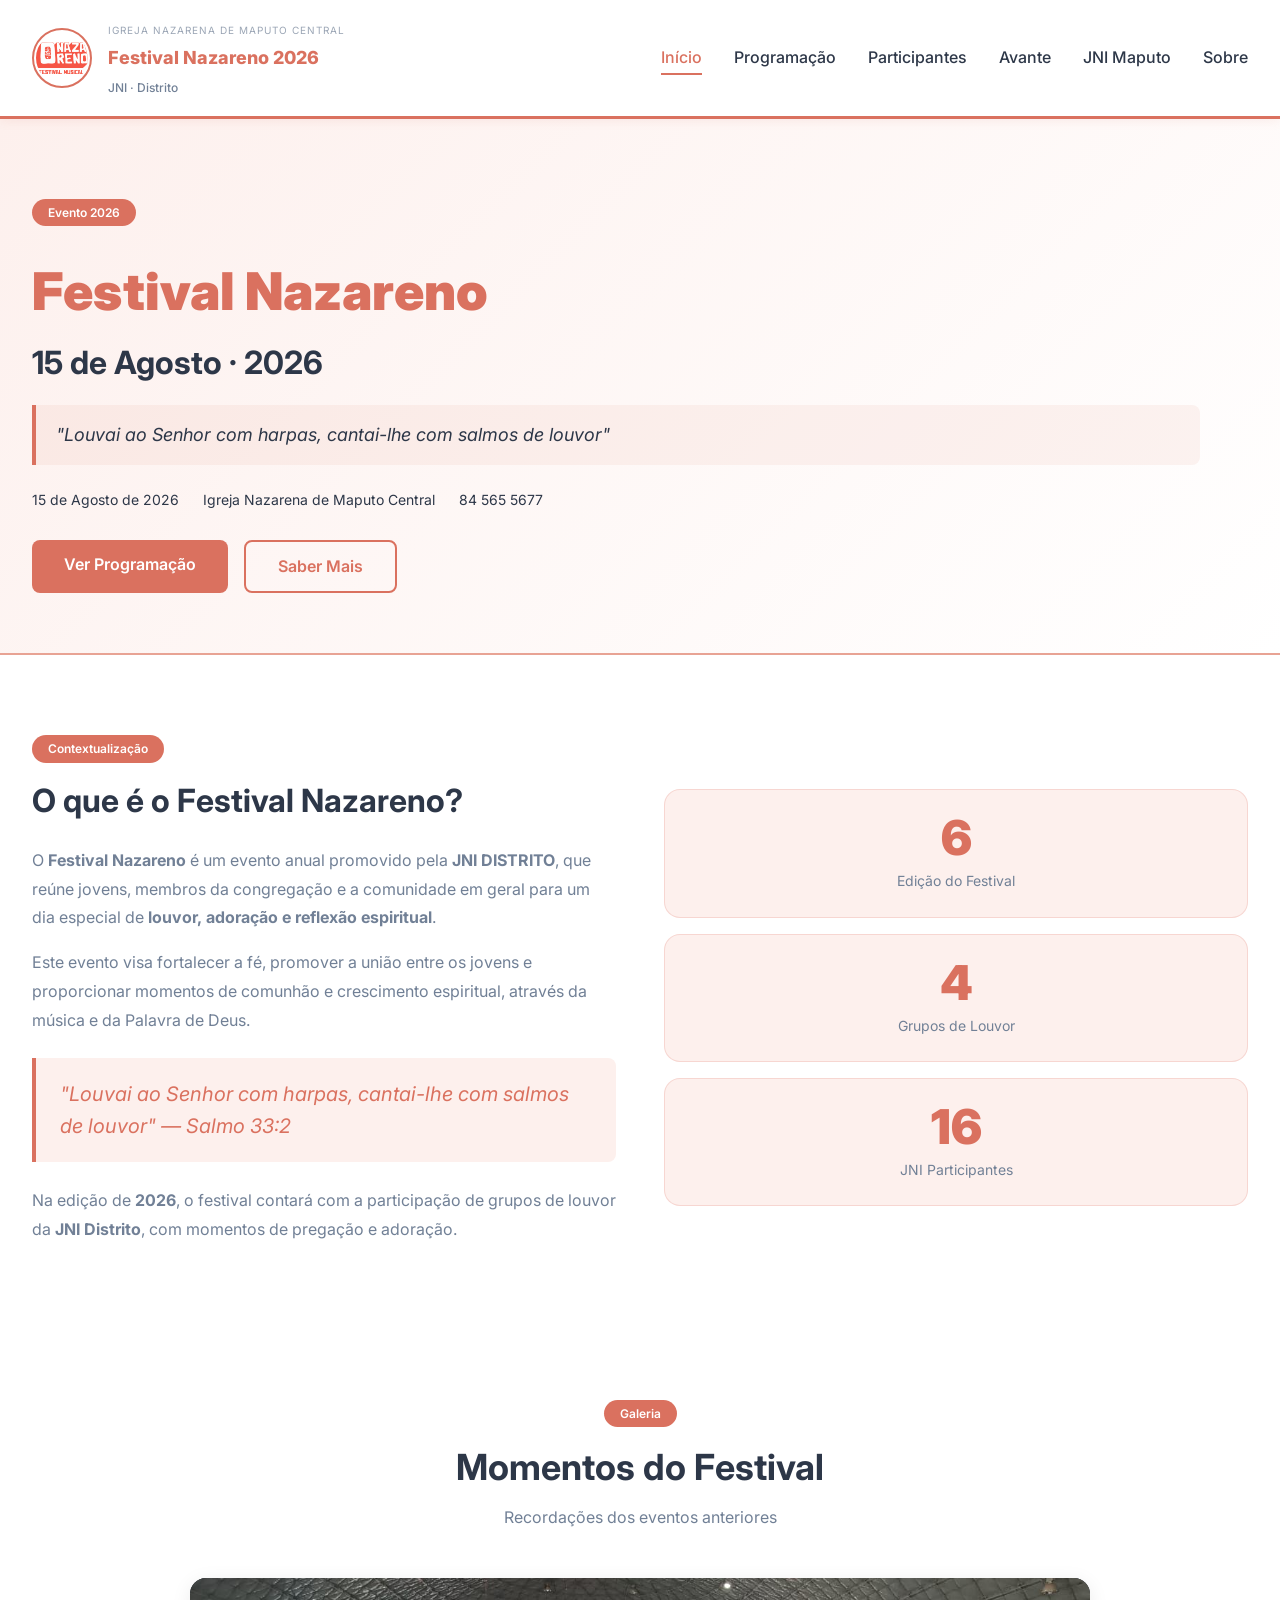
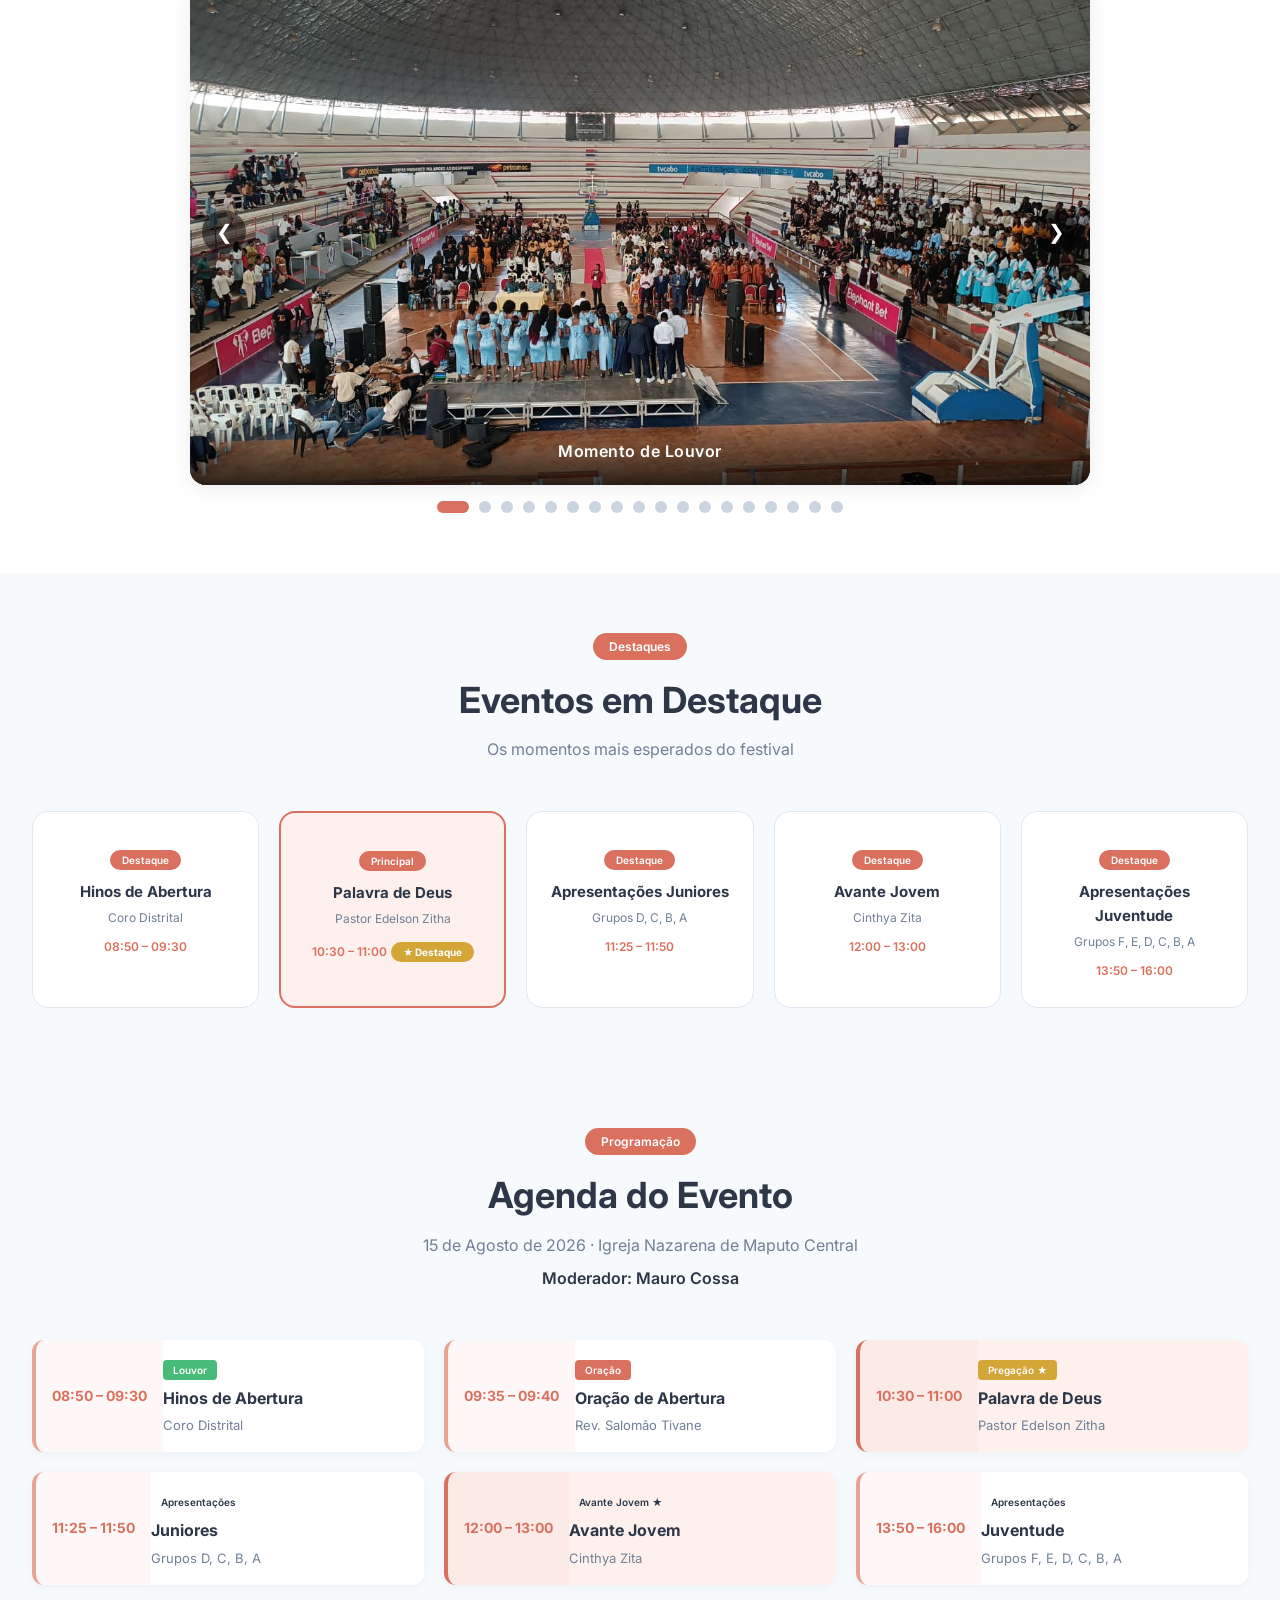
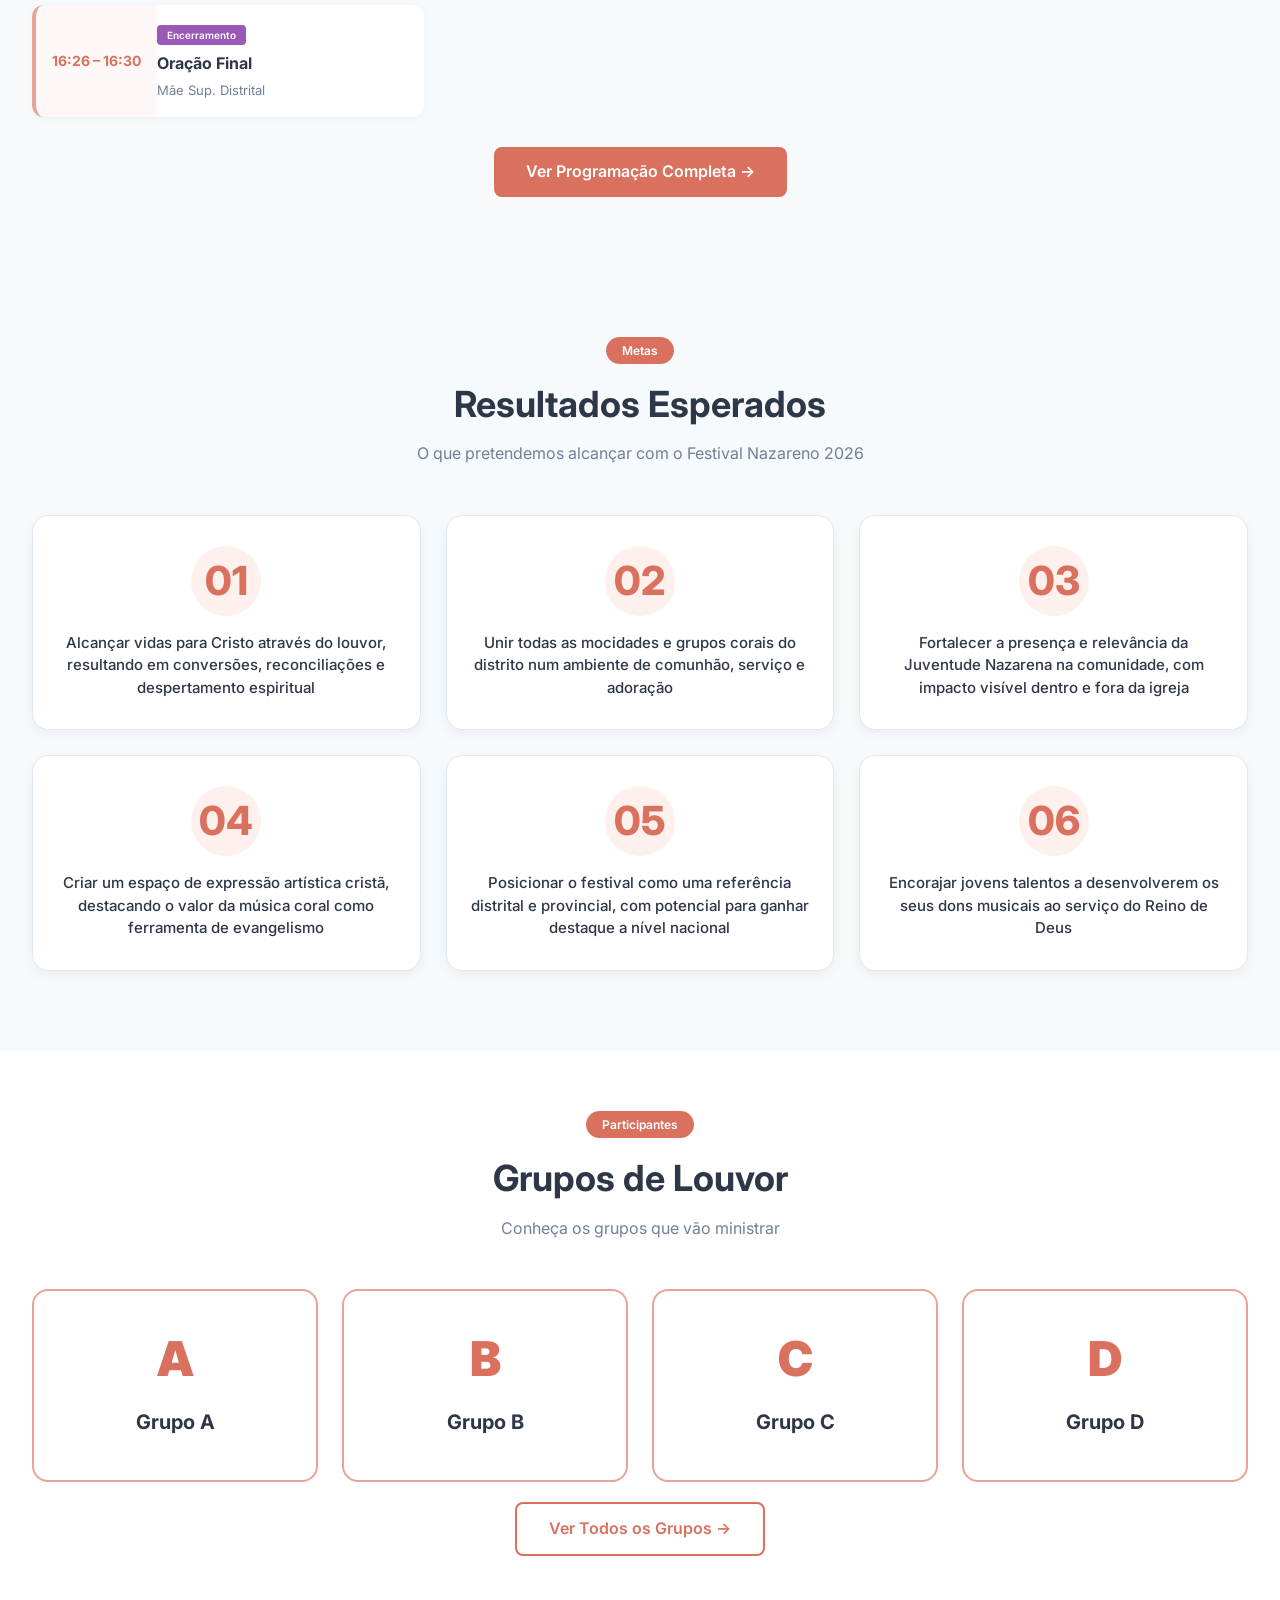
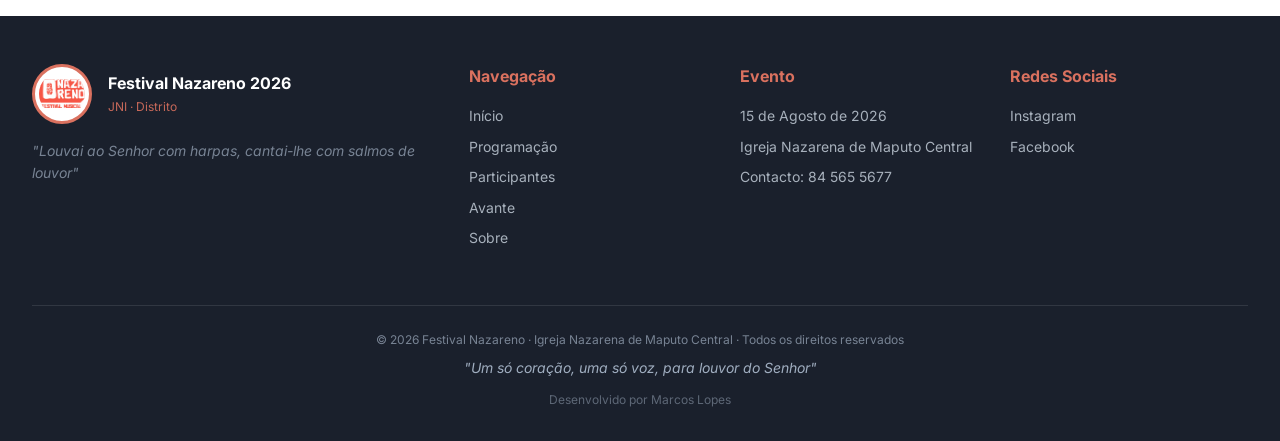
==== commit b03ddb08: "Add files via upload" ====
--- a/index.html
+++ b/index.html
@@ -166,7 +166,7 @@
                     <img src="assets/images/logo.png" alt="Logo Festival Nazareno" class="logo-img" onerror="this.src='https://via.placeholder.com/80x80?text=JNI'">
                 </div>
                 <div class="titulo-logo">
-                    <span class="pequeno">Igreja Nazarena</span>
+                    <span class="pequeno">Igreja Nazarena de Maputo Central</span>
                     <h1>Festival Nazareno 2026</h1>
                     <span class="subtitulo">JNI · Distrito</span>
                 </div>
@@ -344,66 +344,67 @@
                     <div class="destaque-card fade-up delay-1">
                         <span class="destaque-icone"></span>
                         <span class="destaque-tag">Destaque</span>
-                        <h4>Mix Música Gospel</h4>
-                        <p>DJ / Técnico de Som</p>
-                        <time>08:00 – 08:45</time>
+                        <h4>Hinos de Abertura</h4>
+                        <p>Coro Distrital</p>
+                        <time>08:50 – 09:30</time>
                     </div>
                     <div class="destaque-card destaque-especial fade-up delay-2">
                         <span class="destaque-icone"></span>
                         <span class="destaque-tag">Principal</span>
                         <h4>Palavra de Deus</h4>
-                        <p>Pastor Salomão Tivane</p>
+                        <p>Pastor Edelson Zitha</p>
                         <time>10:30 – 11:00</time>
-                        <span class="destaque-destaque">Destaque</span>
+                        <span class="destaque-destaque">★ Destaque</span>
                     </div>
                     <div class="destaque-card fade-up delay-3">
                         <span class="destaque-icone"></span>
                         <span class="destaque-tag">Destaque</span>
-                        <h4>Desfile Musical Júniors</h4>
-                        <p>Grupos A, B, C</p>
-                        <time>12:00 – 13:00</time>
+                        <h4>Apresentações Juniores</h4>
+                        <p>Grupos D, C, B, A</p>
+                        <time>11:25 – 11:50</time>
                     </div>
                     <div class="destaque-card fade-up delay-4">
                         <span class="destaque-icone"></span>
                         <span class="destaque-tag">Destaque</span>
                         <h4>Avante Jovem</h4>
-                        <p>Fílsia Inguane</p>
-                        <time>13:30 – 14:00</time>
+                        <p>Cinthya Zita</p>
+                        <time>12:00 – 13:00</time>
                     </div>
                     <div class="destaque-card fade-up delay-5">
                         <span class="destaque-icone"></span>
                         <span class="destaque-tag">Destaque</span>
-                        <h4>Desfile Musical Juventude</h4>
-                        <p>Grupos A-F</p>
-                        <time>14:30 – 16:00</time>
+                        <h4>Apresentações Juventude</h4>
+                        <p>Grupos F, E, D, C, B, A</p>
+                        <time>13:50 – 16:00</time>
                     </div>
                 </div>
             </div>
         </section>
 
-        <!-- Programação -->
+        <!-- Programação Resumo -->
         <section class="programa-resumo">
             <div class="container">
                 <div class="section-header fade-up">
                     <span class="section-tag">Programação</span>
                     <h2>Agenda do Evento</h2>
                     <p>15 de Agosto de 2026 · Igreja Nazarena de Maputo Central</p>
+                    <p style="color: var(--secondary); font-weight: 600;">Moderador: Mauro Cossa</p>
                 </div>
                 <div class="programa-grid">
                     <div class="programa-card fade-up">
-                        <div class="programa-hora">08:00 – 08:45</div>
-                        <div class="programa-info">
-                            <span class="programa-tipo abertura">Abertura</span>
-                            <h4>Mix Música Gospel</h4>
-                            <p>DJ / Técnico de Som</p>
-                        </div>
-                    </div>
-                    <div class="programa-card fade-up delay-1">
                         <div class="programa-hora">08:50 – 09:30</div>
                         <div class="programa-info">
                             <span class="programa-tipo louvor">Louvor</span>
                             <h4>Hinos de Abertura</h4>
-                            <p>Grupo de Louvor</p>
+                            <p>Coro Distrital</p>
+                        </div>
+                    </div>
+                    <div class="programa-card fade-up delay-1">
+                        <div class="programa-hora">09:35 – 09:40</div>
+                        <div class="programa-info">
+                            <span class="programa-tipo abertura">Oração</span>
+                            <h4>Oração de Abertura</h4>
+                            <p>Rev. Salomão Tivane</p>
                         </div>
                     </div>
                     <div class="programa-card destaque fade-up delay-2">
@@ -411,31 +412,31 @@
                         <div class="programa-info">
                             <span class="programa-tipo pregaçao">Pregação ★</span>
                             <h4>Palavra de Deus</h4>
-                            <p>Pastor Salomão Tivane</p>
+                            <p>Pastor Edelson Zitha</p>
                         </div>
                     </div>
                     <div class="programa-card fade-up delay-3">
+                        <div class="programa-hora">11:25 – 11:50</div>
+                        <div class="programa-info">
+                            <span class="programa-tipo musical">Apresentações</span>
+                            <h4>Juniores</h4>
+                            <p>Grupos D, C, B, A</p>
+                        </div>
+                    </div>
+                    <div class="programa-card destaque fade-up delay-4">
                         <div class="programa-hora">12:00 – 13:00</div>
                         <div class="programa-info">
-                            <span class="programa-tipo louvor">Desfile Musical</span>
-                            <h4>Júniors</h4>
-                            <p>Grupos A, B, C</p>
-                        </div>
-                    </div>
-                    <div class="programa-card destaque fade-up delay-4">
-                        <div class="programa-hora">13:30 – 14:00</div>
+                            <span class="programa-tipo avante">Avante Jovem ★</span>
+                            <h4>Avante Jovem</h4>
+                            <p>Cinthya Zita</p>
+                        </div>
+                    </div>
+                    <div class="programa-card fade-up delay-5">
+                        <div class="programa-hora">13:50 – 16:00</div>
                         <div class="programa-info">
-                            <span class="programa-tipo pregaçao">Avante Jovem ★</span>
-                            <h4>Avante Jovem</h4>
-                            <p>Fílsia Inguane</p>
-                        </div>
-                    </div>
-                    <div class="programa-card fade-up delay-5">
-                        <div class="programa-hora">14:30 – 16:00</div>
-                        <div class="programa-info">
-                            <span class="programa-tipo louvor">Desfile Musical</span>
+                            <span class="programa-tipo musical">Apresentações</span>
                             <h4>Juventude</h4>
-                            <p>Grupos A, B, C, D, E, F</p>
+                            <p>Grupos F, E, D, C, B, A</p>
                         </div>
                     </div>
                     <div class="programa-card fade-up delay-6">
@@ -502,33 +503,33 @@
                     <div class="grupo-card fade-up">
                         <span class="grupo-letra">A</span>
                         <h3>Grupo A</h3>
-                        <p>JNI Central</p>
+                       <!-- <p>JNI Central</p>-->   
                         <div class="integrantes">
-                            <span class="integrante">4 JNI</span>
+                           <!--<span class="integrante">4 JNI</span>--> 
                         </div>
                     </div>
                     <div class="grupo-card fade-up delay-1">
                         <span class="grupo-letra">B</span>
                         <h3>Grupo B</h3>
-                        <p>JNI Distrito</p>
+                          <!--<p>JNI Distrito</p>-->    
                         <div class="integrantes">
-                            <span class="integrante">4 JNI</span>
+                          <!--<span class="integrante">4 JNI</span>-->  
                         </div>
                     </div>
                     <div class="grupo-card fade-up delay-2">
                         <span class="grupo-letra">C</span>
                         <h3>Grupo C</h3>
-                        <p>JNI Central</p>
+                        <!--<p>JNI Central</p>-->   
                         <div class="integrantes">
-                            <span class="integrante">4 JNI</span>
+                           <!--<span class="integrante">4 JNI</span>-->   
                         </div>
                     </div>
                     <div class="grupo-card fade-up delay-3">
                         <span class="grupo-letra">D</span>
                         <h3>Grupo D</h3>
-                        <p>JNI Distrito</p>
+                       <!--<p>JNI Distrito</p>--> 
                         <div class="integrantes">
-                            <span class="integrante">4 JNI</span>
+                          <!--<span class="integrante">4 JNI</span>-->    
                         </div>
                     </div>
                 </div>
@@ -581,11 +582,11 @@
                 </div>
             </div>
             <div class="footer-bottom">
-                <p>© 2026 Festival Nazareno · Igreja Nazarena da Central · Todos os direitos reservados</p>
+                <p>© 2026 Festival Nazareno · Igreja Nazarena de Maputo Central · Todos os direitos reservados</p>
                 <p class="lema-footer">"Um só coração, uma só voz, para louvor do Senhor"</p>
-                  <p style="margin-top: 10px; font-size: 12px; opacity: 0.5; color: #a0aec0;">
-                Desenvolvido por Marcos Lopes
-            </p>
+                <p style="margin-top: 10px; font-size: 12px; opacity: 0.5; color: #a0aec0;">
+                    Desenvolvido por Marcos Lopes
+                </p>
             </div>
         </div>
     </footer>
@@ -730,4 +731,4 @@
         });
     </script>
 </body>
-</html>
+</html>
